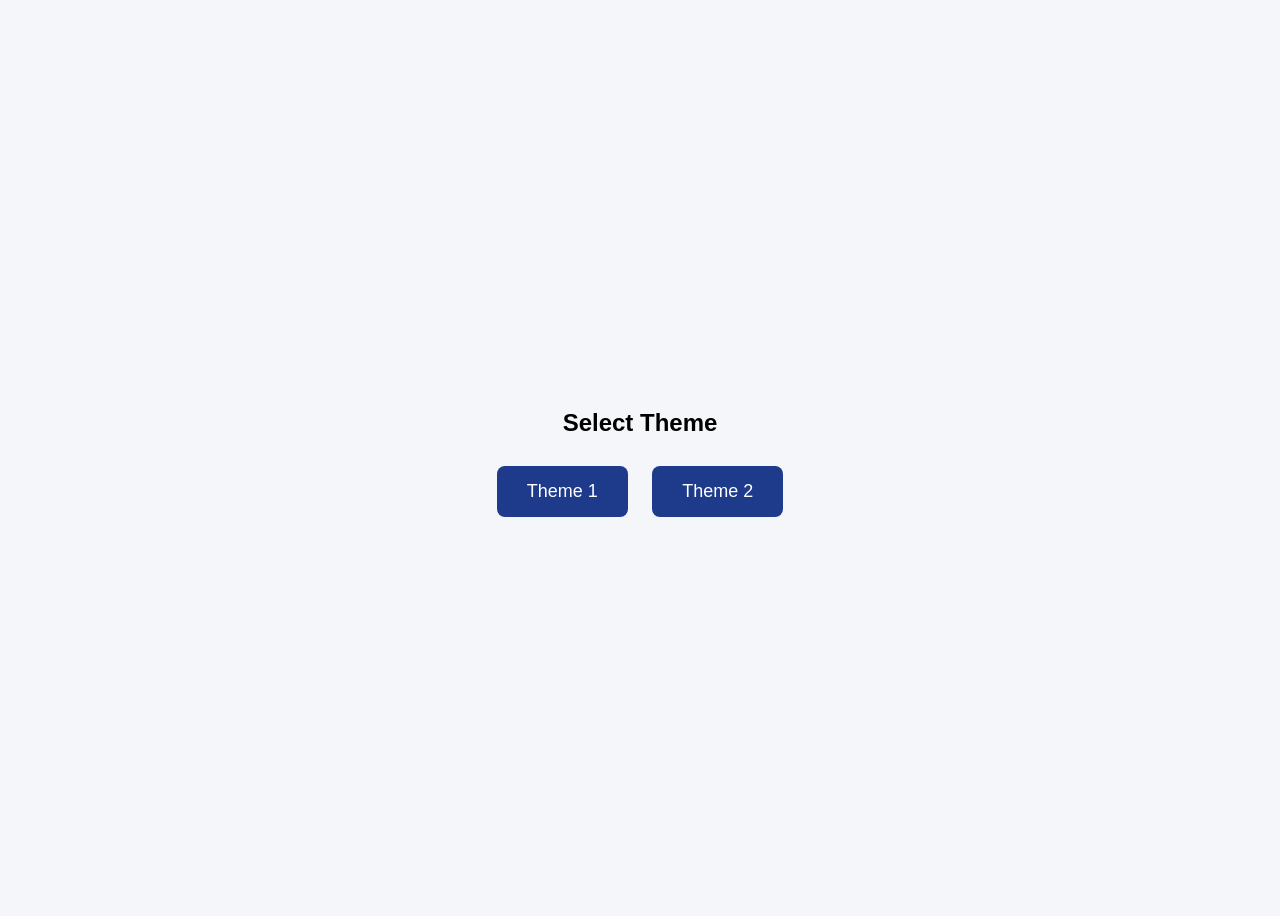
==== index.html @ d8c6c288 "Initial commit - EPM Wealth website" ====
<!DOCTYPE html>
<html lang="en">
<head>
<meta charset="UTF-8">
<title>Theme Selector</title>

<style>
body{
    font-family: Arial, sans-serif;
    background:#f4f6f9;
    height:100vh;
    display:flex;
    justify-content:center;
    align-items:center;
}

.container{
    text-align:center;
}

button{
    padding:15px 30px;
    margin:10px;
    font-size:18px;
    border:none;
    border-radius:8px;
    cursor:pointer;
    background:#1e3a8a;
    color:white;
    transition:0.3s;
}

button:hover{
    background:#0f172a;
    transform:scale(1.05);
}
</style>

</head>
<body>

<div class="container">
    <h2>Select Theme</h2>

    <button onclick="openTheme1()">Theme 1</button>
    <button onclick="openTheme2()">Theme 2</button>
</div>

<script>
function openTheme1(){
    window.location.href="them2.html";
}

function openTheme2(){
    window.location.href="them3.html";
}
</script>

</body>
</html>
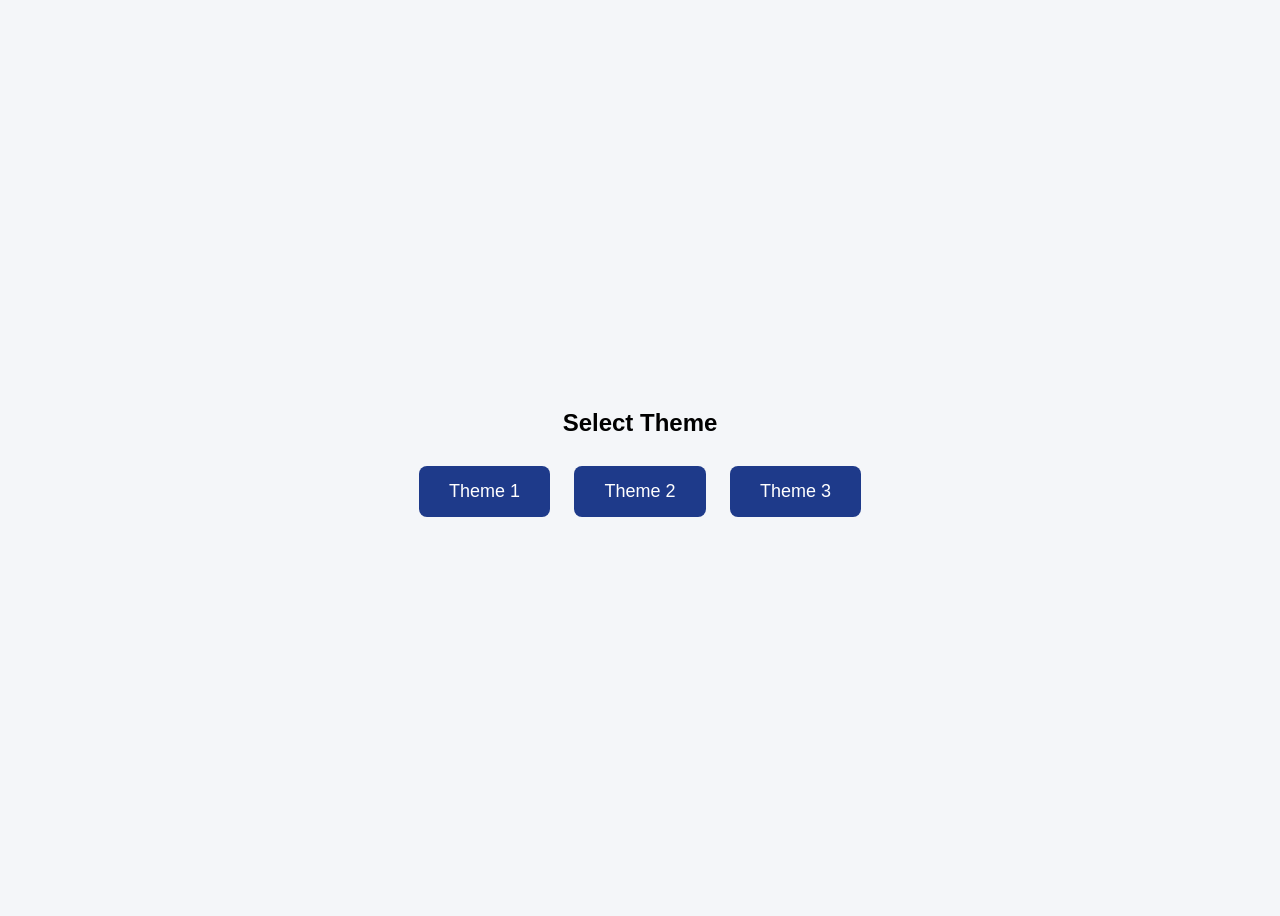
==== commit 666faf87: "update1" ====
--- a/index.html
+++ b/index.html
@@ -44,6 +44,7 @@
 
     <button onclick="openTheme1()">Theme 1</button>
     <button onclick="openTheme2()">Theme 2</button>
+    <button onclick="openTheme3()">Theme 3</button>
 </div>
 
 <script>
@@ -54,6 +55,9 @@
 function openTheme2(){
     window.location.href="them3.html";
 }
+function openTheme3(){
+    window.location.href="them1.html";
+}
 </script>
 
 </body>
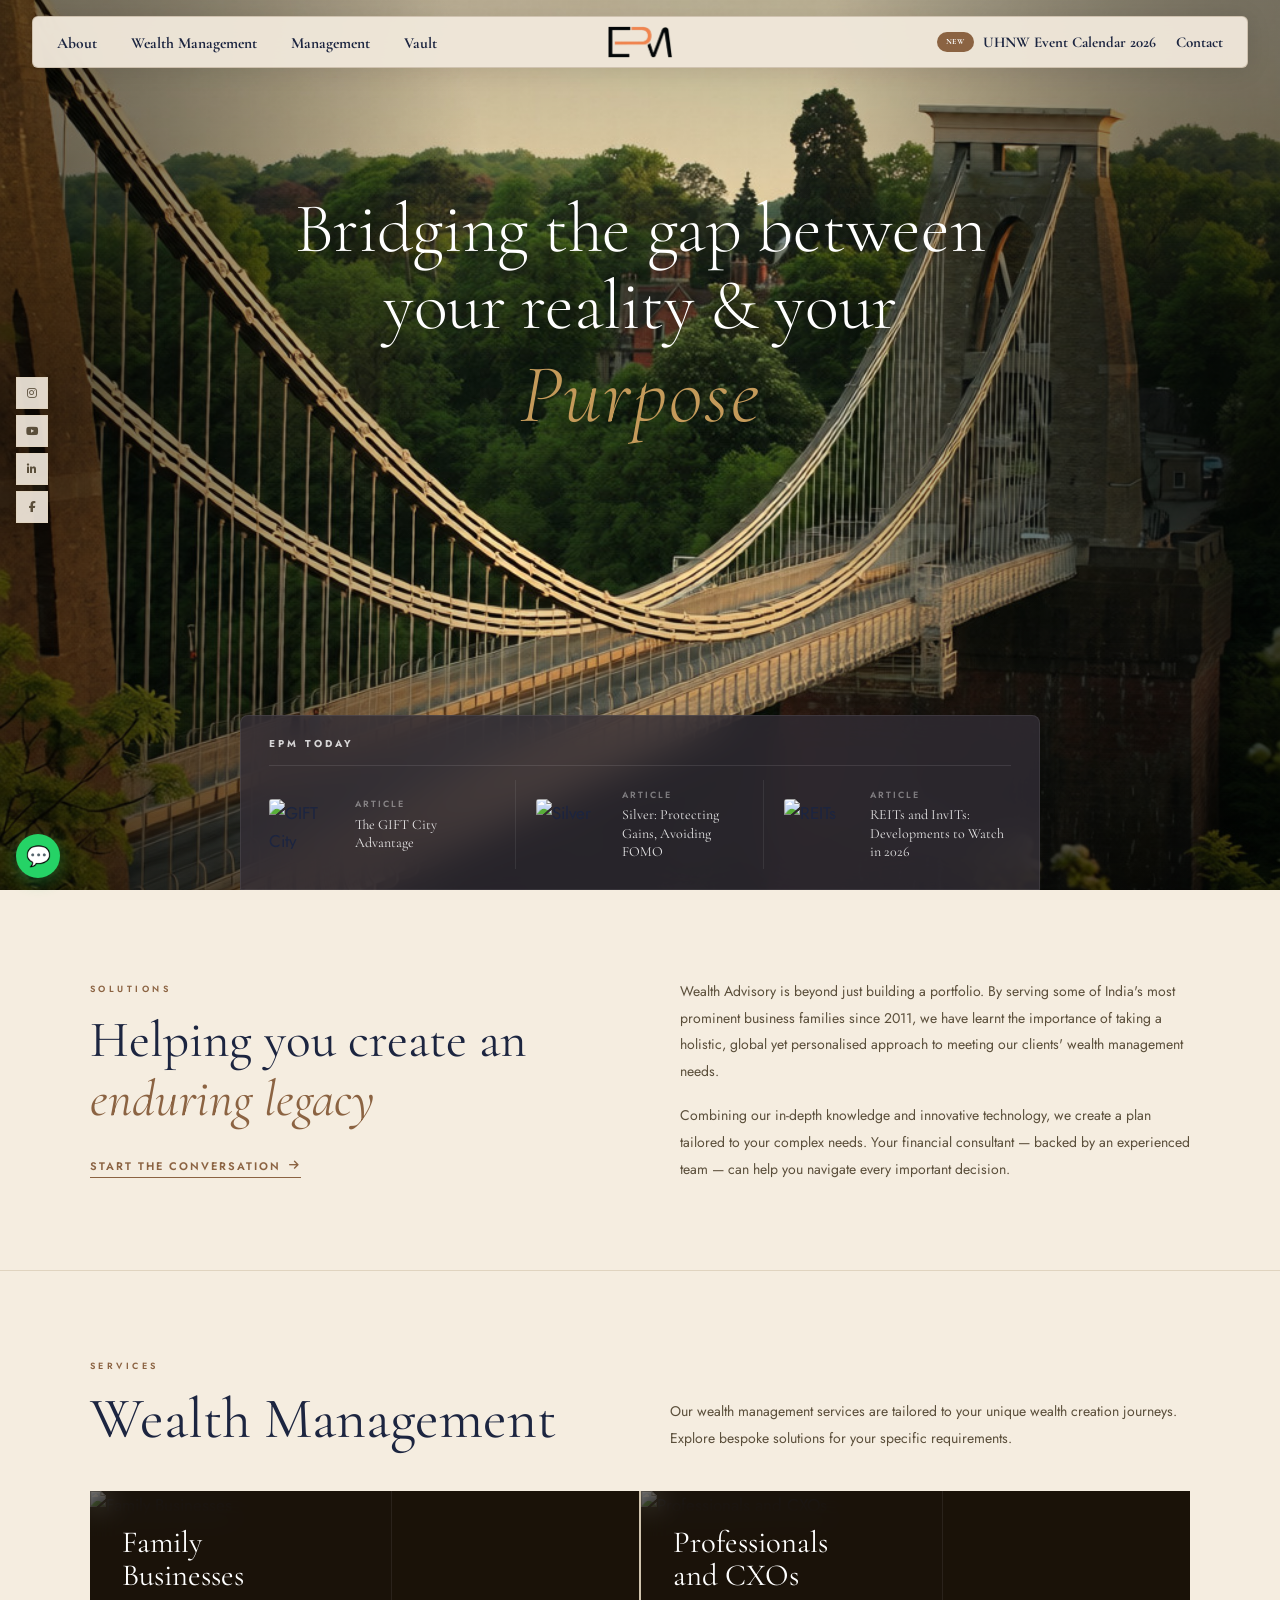
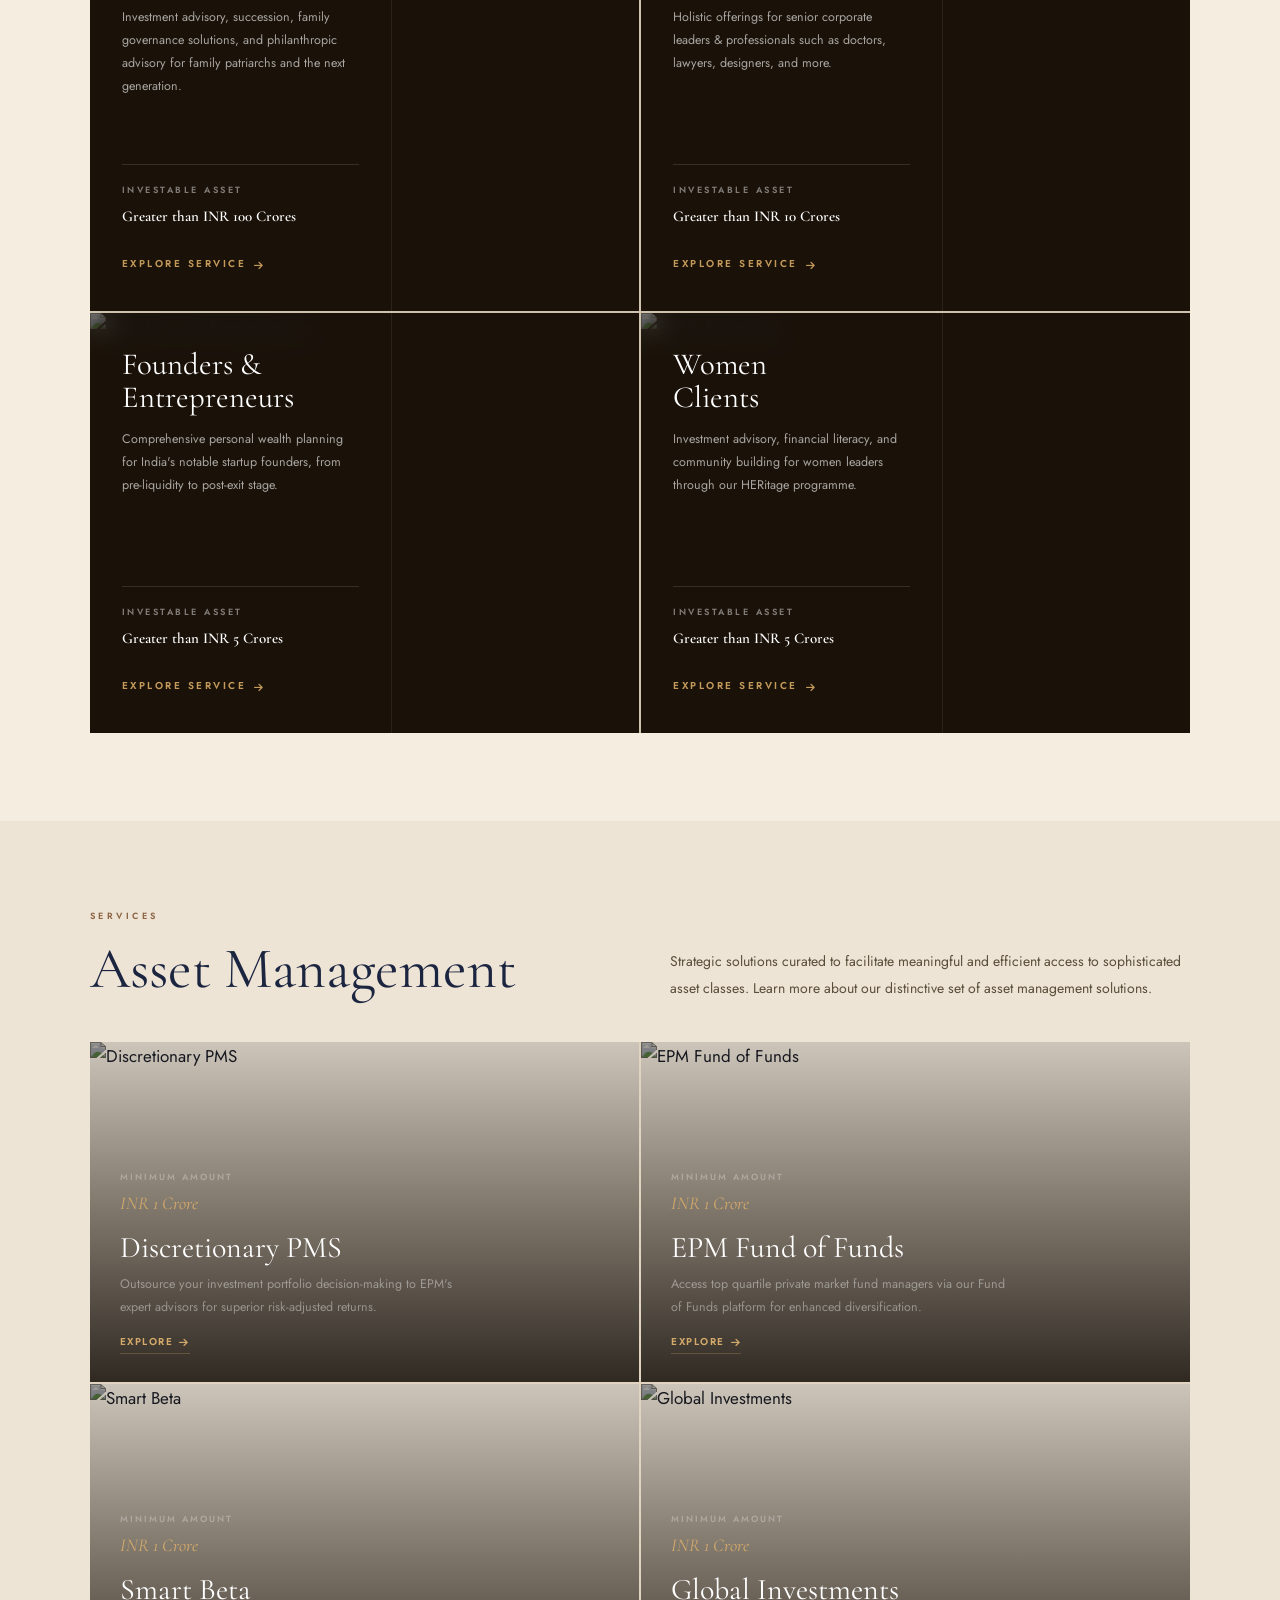
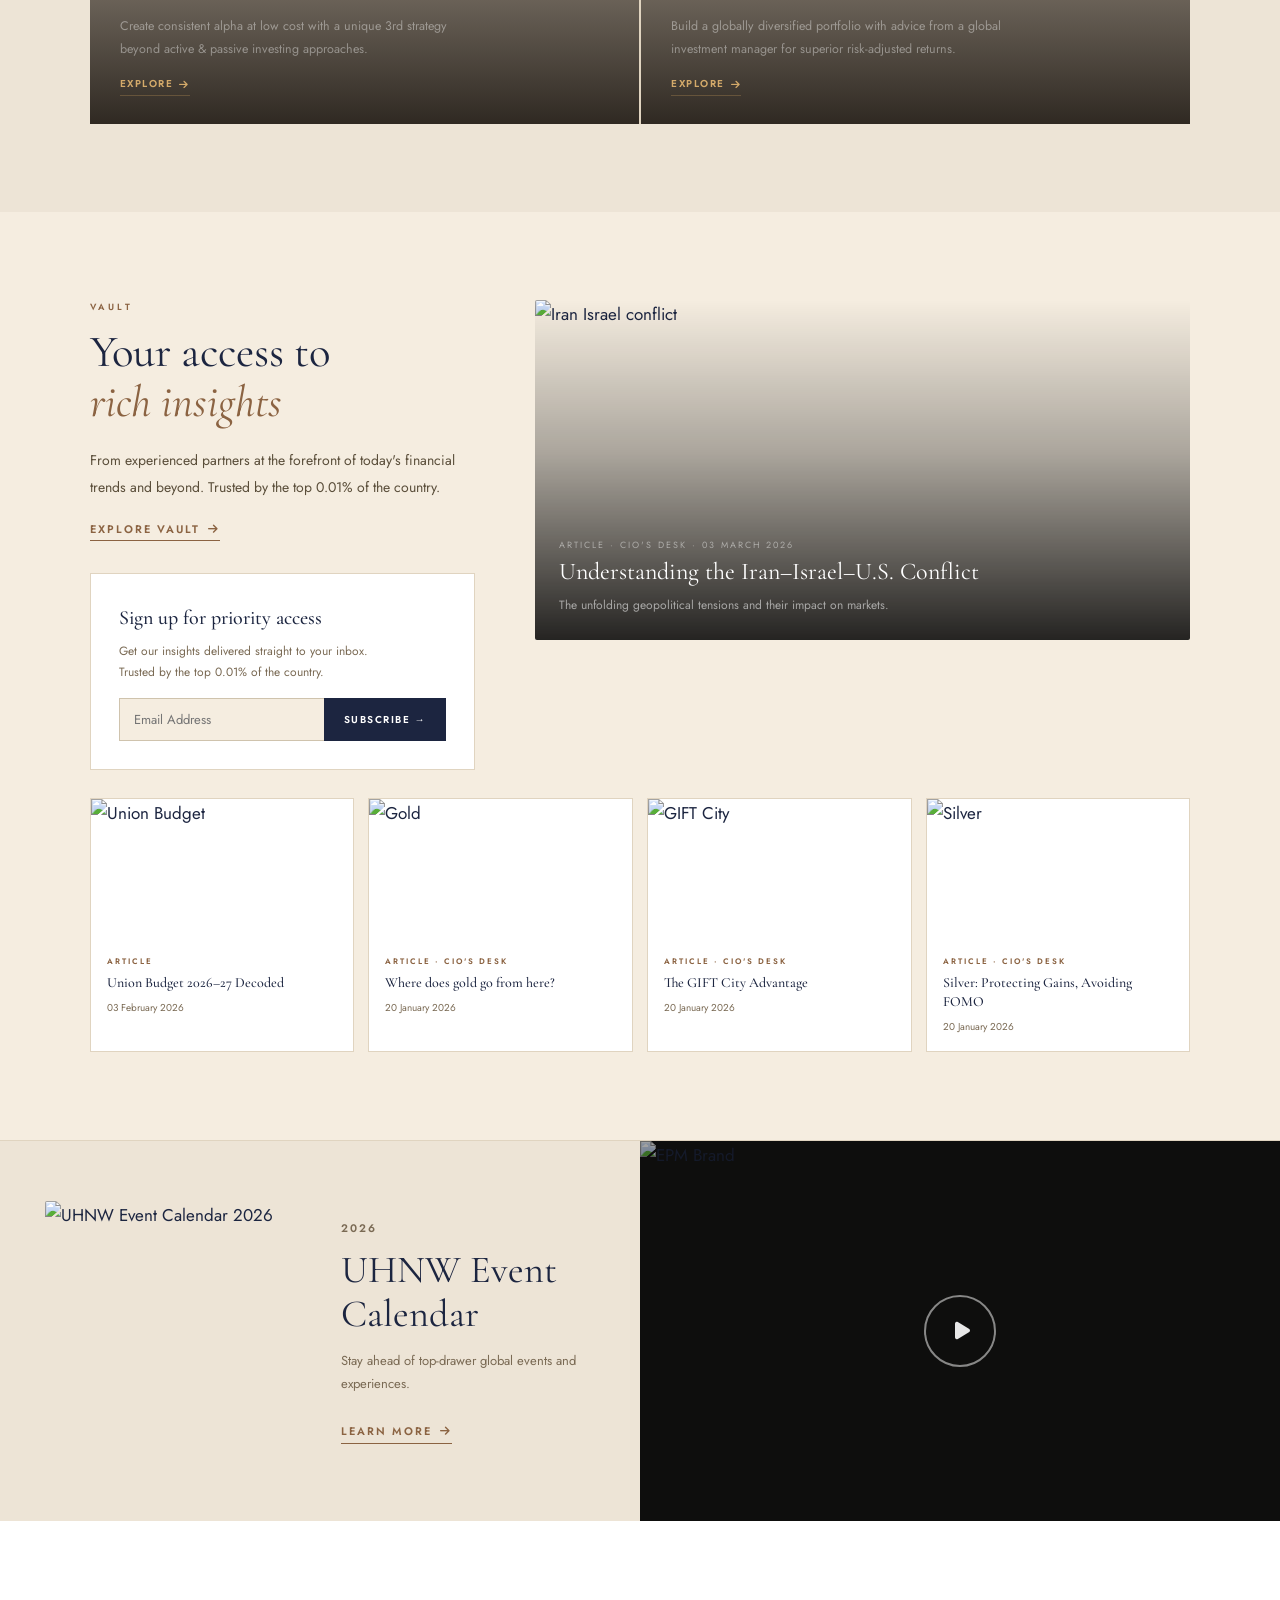
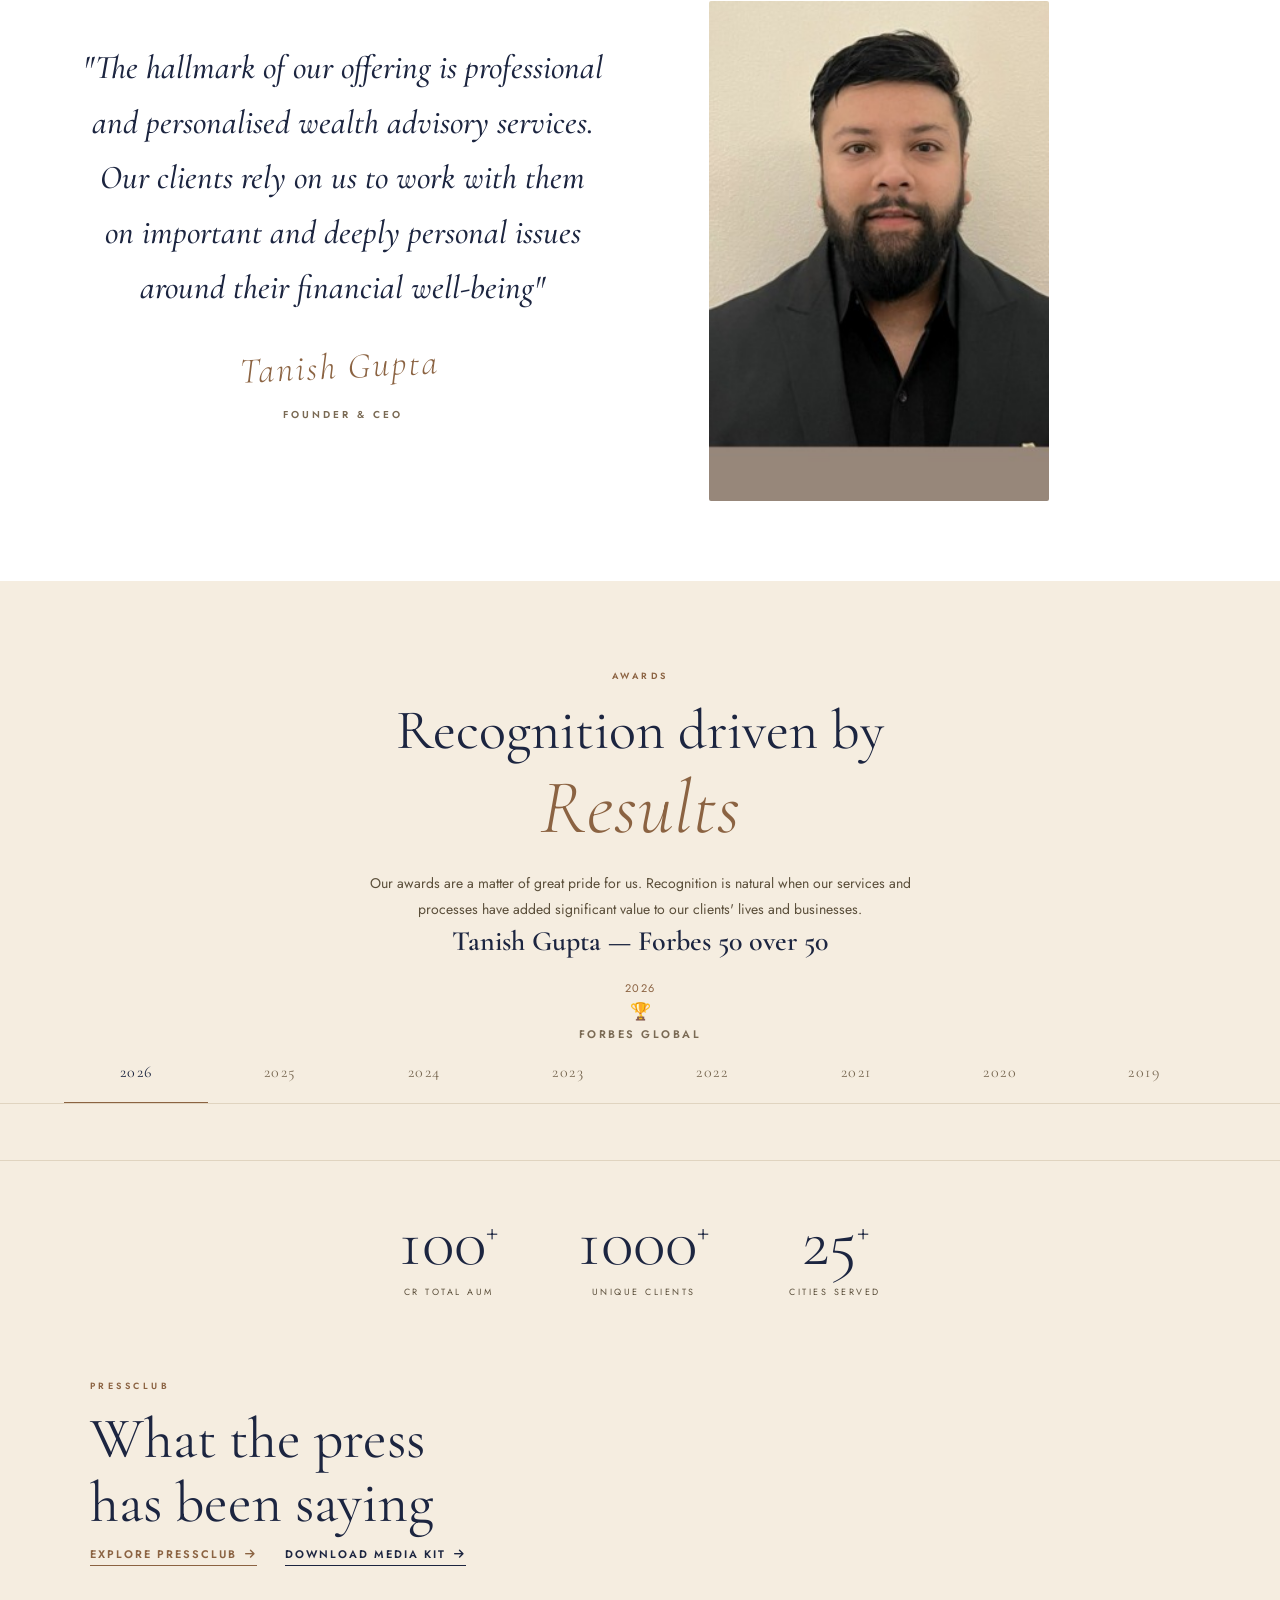
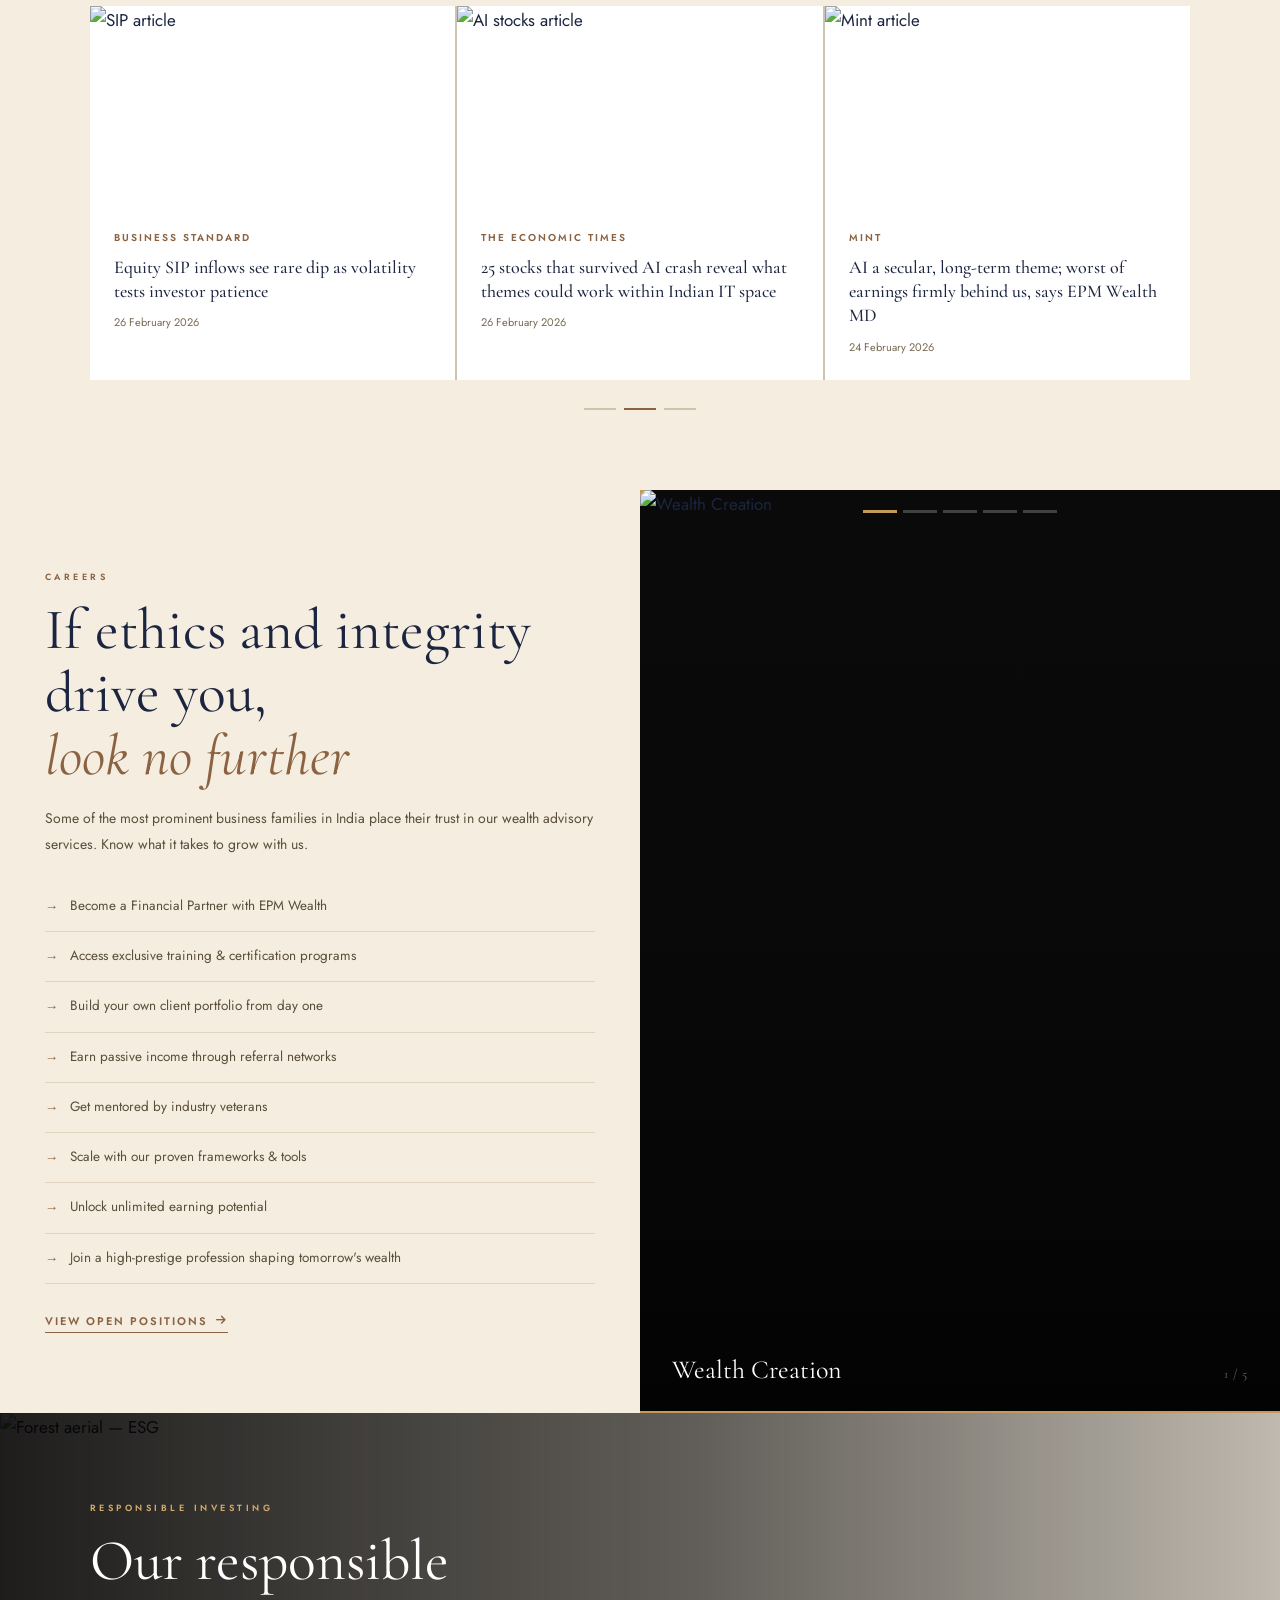
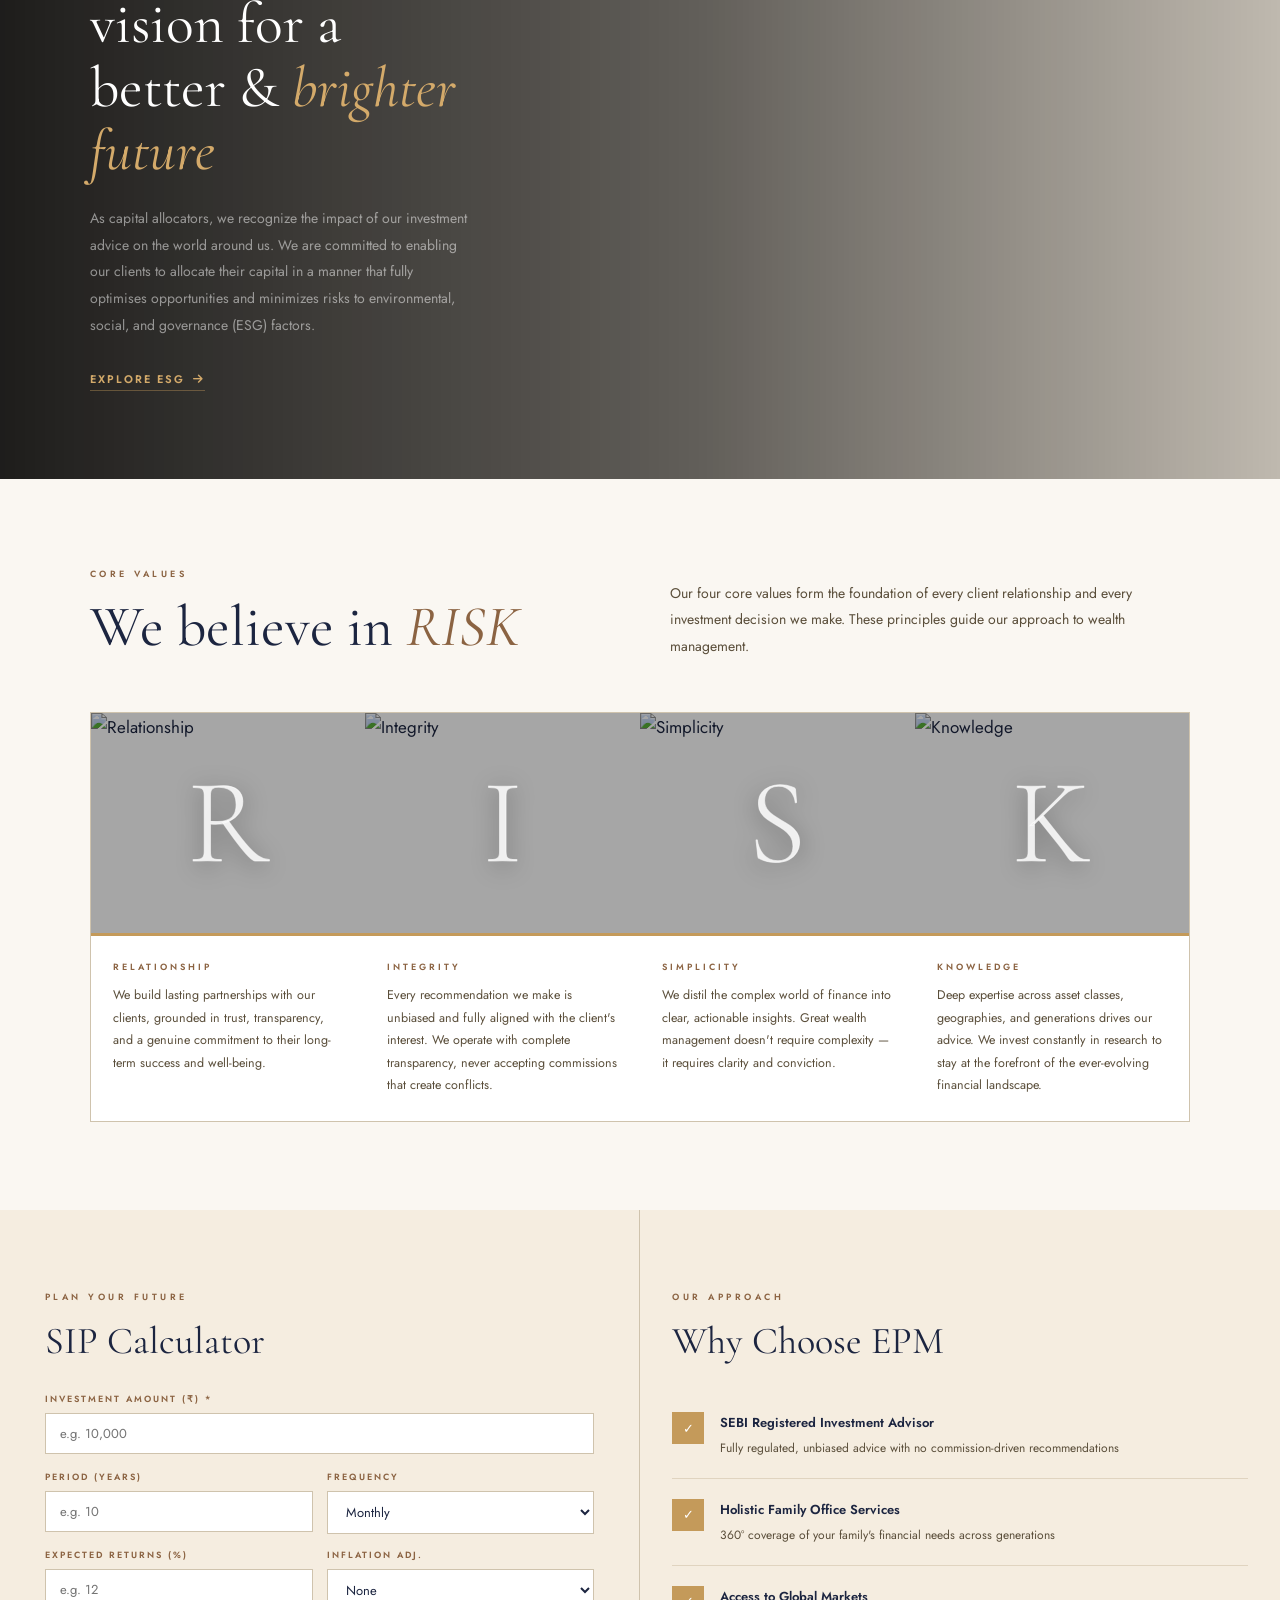
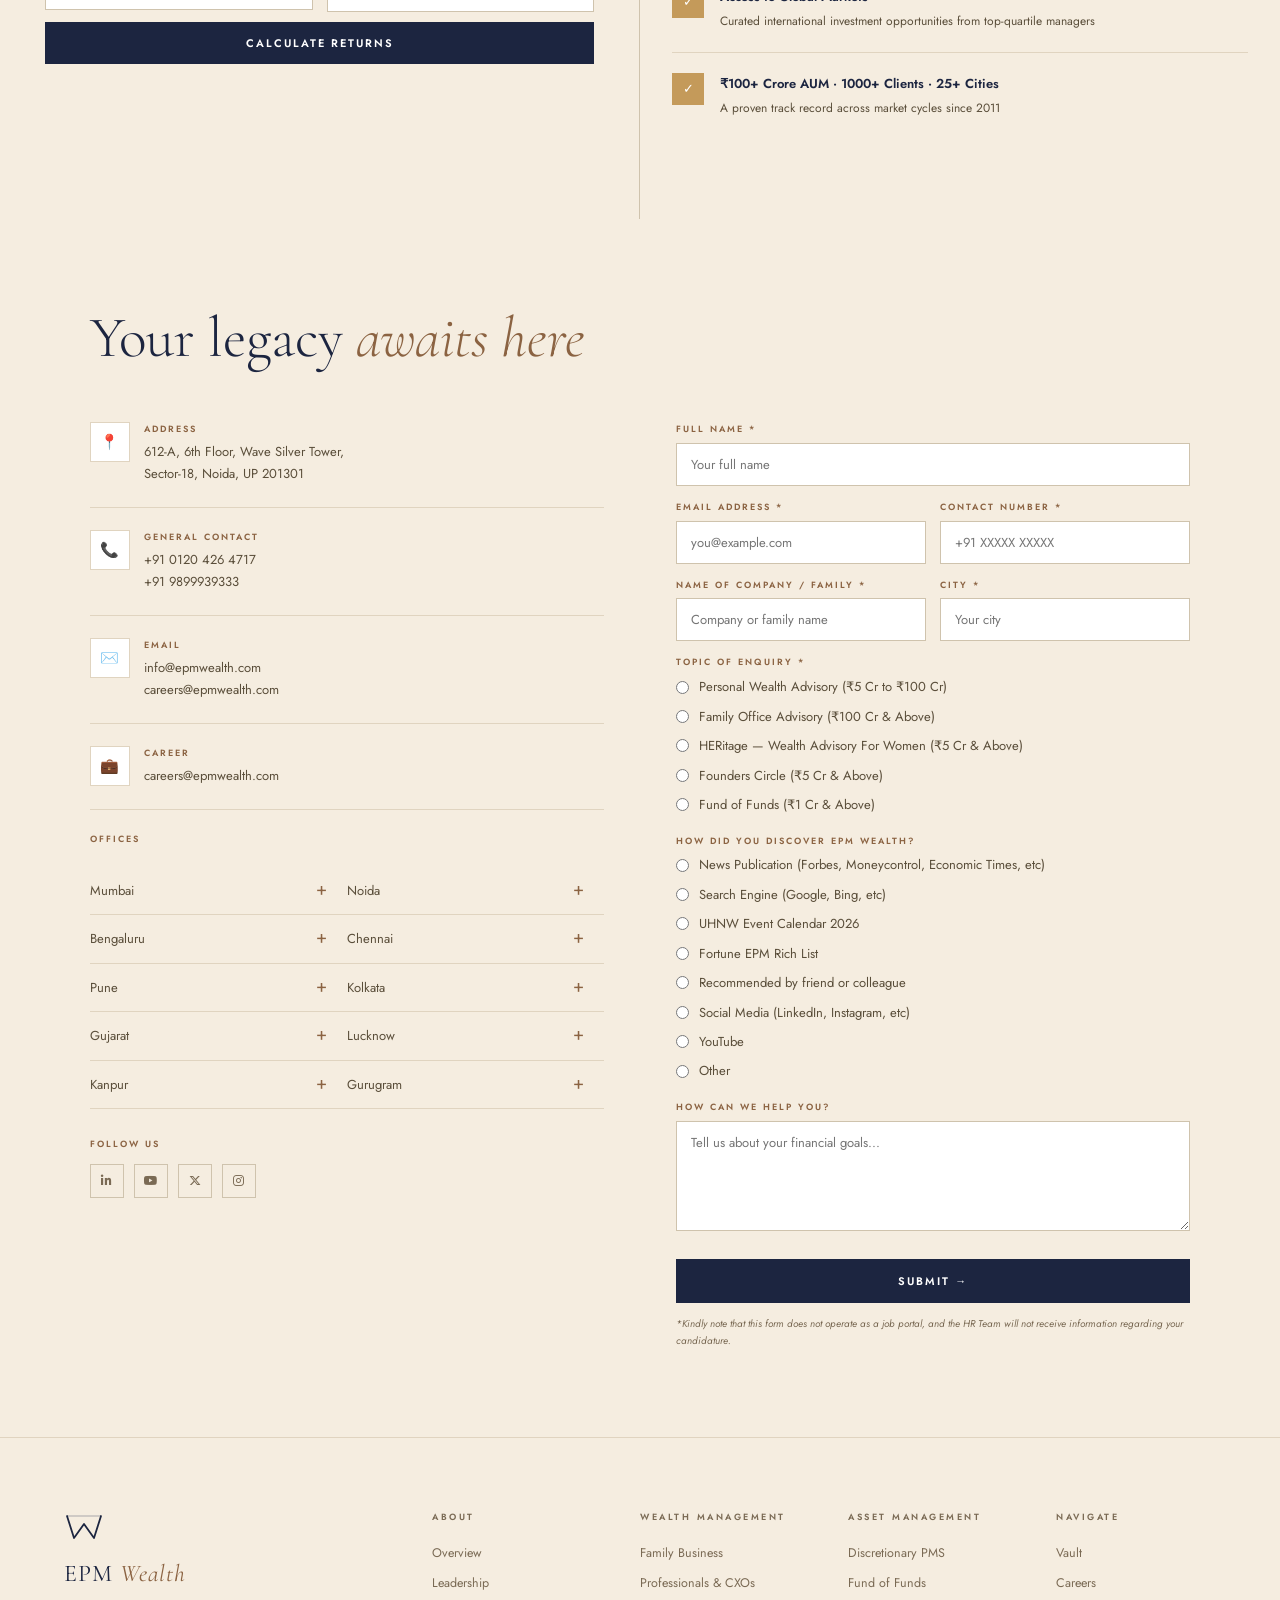
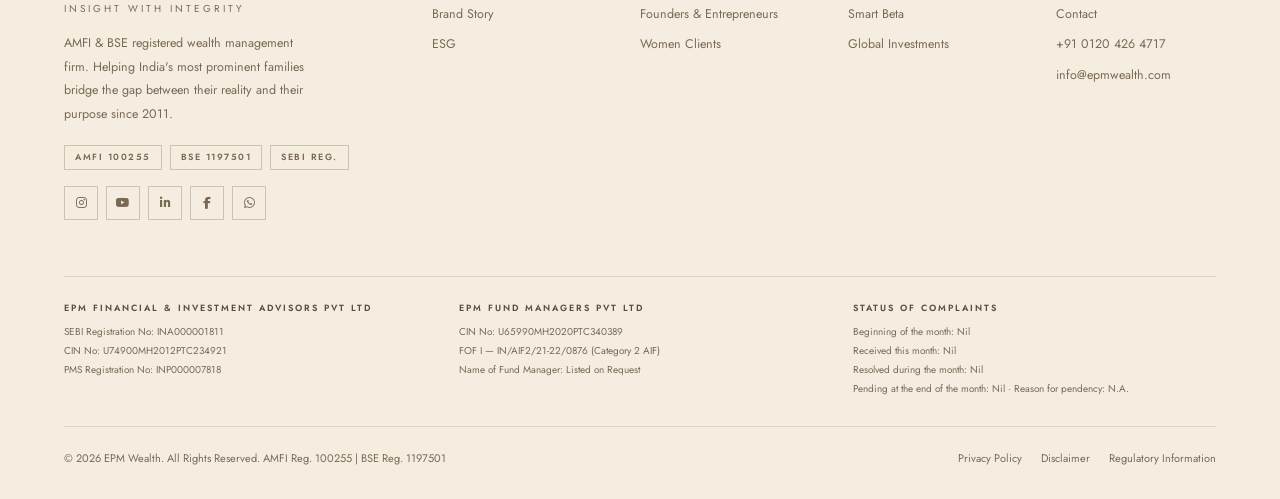
==== commit 5128b954: "Update founder deatils" ====
--- a/index.html
+++ b/index.html
@@ -1,64 +1,2216 @@
 <!DOCTYPE html>
 <html lang="en">
 <head>
-<meta charset="UTF-8">
-<title>Theme Selector</title>
-
+<meta charset="UTF-8"/>
+<meta name="viewport" content="width=device-width,initial-scale=1.0"/>
+<title>EPM Wealth — Bridging the gap between your reality &amp; your Purpose</title>
+<link href="https://fonts.googleapis.com/css2?family=Cormorant+Garamond:ital,wght@0,300;0,400;0,500;0,600;1,300;1,400;1,500;1,600&family=Jost:wght@300;400;500;600&display=swap" rel="stylesheet"/>
+<link rel="stylesheet" href="https://cdnjs.cloudflare.com/ajax/libs/font-awesome/6.5.0/css/all.min.css"/>
 <style>
-body{
-    font-family: Arial, sans-serif;
-    background:#f4f6f9;
-    height:100vh;
-    display:flex;
-    justify-content:center;
-    align-items:center;
-}
-
-.container{
-    text-align:center;
-}
-
-button{
-    padding:15px 30px;
-    margin:10px;
-    font-size:18px;
-    border:none;
-    border-radius:8px;
-    cursor:pointer;
-    background:#1e3a8a;
-    color:white;
-    transition:0.3s;
-}
-
-button:hover{
-    background:#0f172a;
-    transform:scale(1.05);
+/* ══ TOKENS ══ */
+:root{
+  --cream:#f5ede0;--cream2:#ede4d6;--cream3:#faf4ec;
+  --warm:#8b6342;--warm2:#c49a5a;--warm3:#e2c47a;
+  --char:#1c2540;--char2:#2a2a2a;--navy:#0d1f3c;
+  --gold:#c49a5a;--gold2:#d4aa6a;
+  --border:#e0d4c0;--border2:#cfc3ad;
+  --muted:#5a4e3a;--muted2:#7a6a54;
+  --white:#ffffff;--offwh:#faf7f2;
+  --blush:#f5ede0;
+}
+*,*::before,*::after{box-sizing:border-box;margin:0;padding:0}
+html{font-size:17px;scroll-behavior:smooth}
+body{font-family:'Jost',sans-serif;color:var(--char);background:var(--blush);overflow-x:hidden;line-height:1.65}
+a{text-decoration:none;color:inherit}
+img{max-width:100%;display:block}
+::-webkit-scrollbar{width:3px}
+::-webkit-scrollbar-track{background:var(--cream)}
+::-webkit-scrollbar-thumb{background:var(--gold);border-radius:2px}
+
+/* ══ UTILS ══ */
+.serif{font-family:'Cormorant Garamond',Georgia,serif}
+.label{font-size:9px;letter-spacing:3.5px;text-transform:uppercase;font-weight:600;color:var(--warm);display:block;margin-bottom:14px}
+.label.light{color:rgba(255,255,255,.45)}
+.label.gold{color:var(--gold2)}
+.h2{font-family:'Cormorant Garamond',serif;font-size:clamp(32px,4.5vw,58px);font-weight:400;line-height:1.1;color:var(--char)}
+.h2.light{color:var(--white)}
+.h2 em{font-style:italic;color:var(--warm)}
+.body-text{font-size:14px;color:var(--muted);line-height:1.9}
+.body-text.light{color:rgba(255,255,255,.5)}
+.arrow-link{display:inline-flex;align-items:center;gap:8px;font-size:11px;letter-spacing:2px;text-transform:uppercase;font-weight:600;color:var(--char);border-bottom:1px solid var(--char);padding-bottom:2px;transition:gap .2s}
+.arrow-link:hover{gap:14px}
+.arrow-link.warm{color:var(--warm);border-bottom-color:var(--warm)}
+.arrow-link.gold{color:var(--gold2);border-bottom-color:rgba(196,154,90,.4)}
+.reveal{opacity:0;transform:translateY(26px);transition:opacity .75s ease,transform .75s ease}
+.reveal.visible{opacity:1;transform:none}
+.reveal-left{opacity:0;transform:translateX(-26px);transition:opacity .75s ease,transform .75s ease}
+.reveal-left.visible{opacity:1;transform:none}
+
+/* ══ NAV — Waterfield floating pill style ══ */
+.nav-outer{
+  position:relative;
+  z-index:600;
+  padding:10px 32px;
+  margin-bottom:-78px;
+}
+nav{
+  background:rgba(240,232,218,0.96);backdrop-filter:blur(14px);
+  border:1px solid rgba(180,162,138,.5);
+  border-radius:6px;
+  height:52px;padding:0 24px;
+  display:grid;grid-template-columns:1fr auto 1fr;align-items:center;
+  box-shadow:0 2px 24px rgba(0,0,0,.1);
+  transition:box-shadow .3s;
+}
+nav.scrolled{box-shadow:0 4px 32px rgba(0,0,0,.18)}
+.nav-left{display:flex;align-items:center;gap:34px}
+.nav-center{display:flex;align-items:center;justify-content:center}
+.nav-right{display:flex;align-items:center;justify-content:flex-end;gap:20px}
+.nav-a{
+  font-family:'Cormorant Garamond',serif;font-size:15.5px;
+  color:var(--char);font-weight:400;transition:color .2s;white-space:nowrap;
+}
+.nav-logo-img {
+  height: 32px;
+  width: auto;
+  object-fit: contain;
+  display: block;
+}
+.nav-logo-text {
+  font-family: 'Cormorant Garamond', serif;
+  font-size: 16px;
+  font-weight: 500;
+  letter-spacing: 3px;
+  color: var(--char);
+  text-transform: uppercase;
+}
+.nav-a:hover{color:var(--warm)}
+.nav-logo-wrap{display:flex;align-items:center;gap:10px;text-decoration:none}
+.nav-logo-mark{
+  width:44px;height:44px;display:flex;align-items:center;justify-content:center;
+}
+.nav-logo-svg path,.nav-logo-svg line{stroke:var(--char)}
+.nav-logo-text{
+  font-family:'Cormorant Garamond',serif;font-size:17px;font-weight:500;
+  letter-spacing:3px;color:var(--char);text-transform:uppercase;
+}
+.nav-badge{
+  background:var(--warm);color:#fff;font-size:8px;letter-spacing:.8px;
+  text-transform:uppercase;font-weight:700;padding:3px 9px;border-radius:20px;
+  margin-right:4px;
+}
+.nav-uhnw{
+  display:flex;align-items:center;gap:5px;
+  font-family:'Cormorant Garamond',serif;font-size:15px;
+  color:var(--char);transition:color .2s;white-space:nowrap;
+}
+.nav-uhnw:hover{color:var(--warm)}
+.nav-contact{
+  font-family:'Cormorant Garamond',serif;font-size:15px;
+  color:var(--char);transition:color .2s;
+}
+.nav-contact:hover{color:var(--warm)}
+.nav-hamburger{display:none;flex-direction:column;gap:5px;cursor:pointer}
+.nav-hamburger span{width:22px;height:1.5px;background:var(--char)}
+
+/* ══ HERO ══ */
+/* ══ HERO — Exact Waterfield match ══ */
+.hero {
+  position: relative;
+  min-height: 100vh;
+  display: flex;
+  flex-direction: column;
+  justify-content: flex-start;
+  overflow: hidden;
+  background: #1a1a2e;
+}
+
+.hero-bg {
+  position: absolute;
+  inset: 0;
+  z-index: 0;
+}
+
+.hero-bg img {
+  width: 100%;
+  height: 100%;
+  object-fit: cover;
+  object-position: center 40%;
+}
+
+/* Waterfield exact overlay — dark vignette LEFT + RIGHT + bottom */
+.hero-overlay {
+  position: absolute;
+  inset: 0;
+  z-index: 1;
+  background:
+    /* left dark vignette */
+    radial-gradient(ellipse 40% 100% at 0% 50%, rgba(0,0,0,.72) 0%, transparent 100%),
+    /* right dark vignette */
+    radial-gradient(ellipse 40% 100% at 100% 50%, rgba(0,0,0,.72) 0%, transparent 100%),
+    /* top subtle */
+    linear-gradient(to bottom, rgba(0,0,0,.25) 0%, transparent 30%),
+    /* bottom for ticker */
+    linear-gradient(to top, rgba(0,0,0,.55) 0%, transparent 35%);
+}
+
+/* Hero content — centered, vertically positioned like Waterfield */
+.hero-content {
+  position: relative;
+  z-index: 10;
+  text-align: center;
+  padding: 200px 15% 300px;
+  width: 100%;
+  margin: 0 auto;
+}
+
+.hero h1 {
+  font-family: 'Cormorant Garamond', serif;
+  font-size: clamp(40px, 5.5vw, 76px);
+  font-weight: 300;
+  line-height: 1.1;
+  color: #ffffff;
+  letter-spacing: -.3px;
+  text-align: center;
+  text-shadow: 0 2px 20px rgba(0,0,0,.2);
+  margin-bottom: 0;
+}
+
+/* "Purpose" — script style matching Waterfield */
+.hero h1 .italic-purpose {
+  display: block;
+  font-style: italic;
+  color: var(--warm2);
+  font-size: clamp(48px, 6.5vw, 90px);
+  font-weight: 300;
+  letter-spacing: 2px;
+  text-shadow: 0 2px 24px rgba(0,0,0,.15);
+  margin-top: 4px;
+  font-family: 'Cormorant Garamond', serif;
+}
+
+/* Subtitle — bottom right, exactly like Waterfield */
+.hero-sub {
+  position: absolute;
+  bottom: 160px;       /* above the ticker */
+  right: 7%;
+  font-size: 15px;
+  color: rgba(255,255,255,.82);
+  max-width: 420px;
+  line-height: 1.85;
+  text-align: right;
+  text-shadow: 0 1px 8px rgba(0,0,0,.3);
+  z-index: 10;
+  margin: 0;
+}
+
+/* ══ TICKER — Waterfield floating style ══ */
+.hero-ticker {
+  position: absolute;
+  bottom: 0;
+  left: 50%;
+  transform: translateX(-50%);
+  width: calc(100% - 480px);   /* narrower — centered float */
+  max-width: 900px;
+  z-index: 3;
+  background: rgba(50, 45, 55, 0.78);
+  backdrop-filter: blur(18px);
+  -webkit-backdrop-filter: blur(18px);
+  border: 1px solid rgba(255,255,255,.08);
+  border-radius: 8px 8px 0 0;
+  padding: 20px 28px;
+}
+
+.ticker-label-cell {
+  margin-bottom: 14px;
+  padding: 0 0 12px 0;
+  border-bottom: 1px solid rgba(255,255,255,.1);
+}
+
+.ticker-label-text {
+  font-family: 'Jost', sans-serif;
+  font-size: 10px;
+  font-weight: 700;
+  letter-spacing: 3px;
+  text-transform: uppercase;
+  color: rgba(255,255,255,.8);
+}
+
+.ticker-items-row {
+  display: grid;
+  grid-template-columns: 1fr 1fr 1fr;
+  gap: 0;
+}
+
+.ticker-item {
+  display: flex;
+  align-items: center;
+  gap: 14px;
+  padding: 8px 20px 8px 0;
+  border-right: 1px solid rgba(255,255,255,.08);
+  cursor: pointer;
+  transition: opacity .2s;
+}
+
+.ticker-item:hover { opacity: .75; }
+.ticker-item:last-child { border-right: none; padding-right: 0; }
+.ticker-item:nth-child(2),
+.ticker-item:nth-child(3) { padding-left: 20px; }
+
+.ticker-thumb {
+  width: 72px;
+  height: 50px;
+  flex-shrink: 0;
+  overflow: hidden;
+  border-radius: 3px;
+}
+
+.ticker-thumb img {
+  width: 100%;
+  height: 100%;
+  object-fit: cover;
+}
+
+.ticker-meta {
+  font-size: 9px;
+  letter-spacing: 2px;
+  text-transform: uppercase;
+  color: rgba(255,255,255,.4);
+  margin-bottom: 4px;
+  font-weight: 600;
+}
+
+.ticker-title {
+  font-family: 'Cormorant Garamond', serif;
+  font-size: 14px;
+  color: rgba(255,255,255,.88);
+  line-height: 1.3;
+  font-weight: 400;
+}
+
+@media(max-width: 1024px) {
+  .hero-content { padding: 180px 10% 280px; }
+  .hero-ticker { width: calc(100% - 160px); }
+  .hero-sub { right: 5%; bottom: 150px; }
+}
+
+@media(max-width: 768px) {
+  .hero-ticker { display: none; }
+  .hero-sub {
+    position: relative;
+    bottom: auto;
+    right: auto;
+    text-align: center;
+    margin: 20px auto 0;
+    max-width: 340px;
+  }
+  .hero-content { padding: 160px 5% 80px; }
+}
+/* ══ SECTIONS ══ */
+.section{padding:88px 7%}
+.section-sm{padding:64px 7%}
+
+/* ══ INTRO ══ */
+.intro-grid{display:grid;grid-template-columns:1fr 1fr;gap:80px;align-items:center;max-width:1200px;margin:0 auto}
+.intro-h{font-family:'Cormorant Garamond',serif;font-size:clamp(36px,4vw,52px);font-weight:400;line-height:1.15;color:var(--char)}
+.intro-h em{font-style:italic;color:var(--warm)}
+
+/* ══ WM CARD — Full bleed image with blur text panel ══ */
+/* ══ WM CARDS — 2x2 grid with full-bleed image + blur text panel ══ */
+.wm-cards-grid {
+  display: grid;
+  grid-template-columns: 1fr 1fr;  /* 2 columns restored */
+  gap: 2px;
+  background: var(--border2);
+}
+
+.wm-card {
+  position: relative;
+  overflow: hidden;
+  cursor: pointer;
+  min-height: 420px;
+  display: block;
+  background: #1a1208;
+}
+
+/* Image: full bleed behind entire card */
+.wm-card-photo {
+  position: absolute;
+  inset: 0;
+  z-index: 0;
+}
+
+.wm-card-photo img {
+  width: 100%;
+  height: 100%;
+  object-fit: cover;
+  object-position: center;
+  transition: transform .7s cubic-bezier(.4,0,.2,1), filter .6s;
+  filter: saturate(.85);
+}
+
+.wm-card:hover .wm-card-photo img {
+  transform: scale(1.05);
+  filter: saturate(1);
+}
+
+/* Text panel: left HALF of the card only, blur works since image is behind */
+.wm-card-body {
+  position: relative;
+  z-index: 2;
+  width: 55%;          /* left half of this card */
+  height: 100%;
+  min-height: 420px;
+  padding: 36px 32px;
+  display: flex;
+  flex-direction: column;
+  justify-content: space-between;
+  background: rgba(28, 20, 12, 0.52);
+  backdrop-filter: blur(14px);
+  -webkit-backdrop-filter: blur(14px);
+  border-right: 1px solid rgba(255,255,255,.07);
+  transition: background .35s;
+  box-sizing: border-box;
+}
+
+.wm-card:hover .wm-card-body {
+  background: rgba(18, 12, 6, 0.62);
+}
+
+.wm-card-top { flex: 1; }
+
+.wm-card-title {
+  font-family: 'Cormorant Garamond', serif;
+  font-size: clamp(26px, 2.4vw, 36px);
+  font-weight: 400;
+  line-height: 1.05;
+  color: var(--white);
+  margin-bottom: 14px;
+}
+
+.wm-card-desc {
+  font-size: 12.5px;
+  color: rgba(255,255,255,.62);
+  line-height: 1.85;
+  margin-bottom: 0;
+}
+
+.wm-card-invest-block {
+  border-top: 1px solid rgba(255,255,255,.12);
+  padding-top: 18px;
+  margin-top: 24px;
+  margin-bottom: 14px;
+}
+
+.wm-card-invest {
+  font-size: 9px;
+  letter-spacing: 2.5px;
+  text-transform: uppercase;
+  color: rgba(255,255,255,.45);
+  font-weight: 600;
+  margin-bottom: 6px;
+}
+
+.wm-card-amount {
+  font-family: 'Cormorant Garamond', serif;
+  font-size: 15px;
+  font-weight: 600;
+  color: var(--white);
+  margin-bottom: 0;
+}
+
+.wm-card-link {
+  display: inline-flex;
+  align-items: center;
+  gap: 8px;
+  font-size: 10px;
+  letter-spacing: 2.5px;
+  text-transform: uppercase;
+  font-weight: 600;
+  color: var(--warm2);
+  transition: gap .25s;
+  margin-top: 14px;
+}
+
+.wm-card:hover .wm-card-link { gap: 14px; }
+
+.wm-card-overlay { display: none; }
+
+/* Responsive */
+@media(max-width: 1100px) {
+  .wm-cards-grid {
+    grid-template-columns: 1fr;  /* stack on smaller screens */
+  }
+  .wm-card-body {
+    width: 60%;
+  }
+}
+
+@media(max-width: 768px) {
+  .wm-card-body {
+    width: 100%;
+    min-height: auto;
+    padding: 28px 24px;
+    backdrop-filter: none;
+    -webkit-backdrop-filter: none;
+    background: rgba(18, 12, 6, 0.75);
+  }
+  .wm-card {
+    min-height: 360px;
+  }
+}
+
+/* ══ ASSET MANAGEMENT — Waterfield dark image cards ══ */
+/* ══ ASSET MANAGEMENT — Warm theme match ══ */
+.am-wrap {
+  background: var(--cream2); /* warm cream instead of dark navy */
+}
+
+.am-cards-grid {
+  display: grid;
+  grid-template-columns: 1fr 1fr;
+  gap: 2px;
+  background: var(--border);
+}
+
+.am-card {
+  position: relative;
+  overflow: hidden;
+  cursor: pointer;
+  min-height: 340px;
+  display: flex;
+  flex-direction: column;
+  justify-content: flex-end;
+  background: var(--cream);
+}
+
+/* Warm overlay instead of cold dark blue */
+.am-card img {
+  position: absolute;
+  inset: 0;
+  width: 100%;
+  height: 100%;
+  object-fit: cover;
+  transition: transform .7s cubic-bezier(.4,0,.2,1), filter .6s;
+  filter: saturate(.75) brightness(.7) sepia(.15); /* warm tone */
+}
+
+.am-card:hover img {
+  transform: scale(1.05);
+  filter: saturate(.85) brightness(.62) sepia(.1);
+}
+
+.am-card-overlay {
+  position: absolute;
+  inset: 0;
+  /* Warm brown gradient instead of cold navy */
+  background: linear-gradient(
+    to top,
+    rgba(20, 14, 8, 0.88) 0%,
+    rgba(30, 20, 10, 0.55) 50%,
+    rgba(20, 14, 8, 0.18) 100%
+  );
+}
+
+.am-card-body {
+  position: relative;
+  z-index: 2;
+  padding: 28px 30px;
+}
+
+.am-card-min {
+  font-size: 9px;
+  letter-spacing: 2.5px;
+  text-transform: uppercase;
+  color: rgba(255,255,255,.38);
+  margin-bottom: 5px;
+  font-weight: 600;
+}
+
+.am-card-amount {
+  font-family: 'Cormorant Garamond', serif;
+  font-size: 18px;
+  font-weight: 400;
+  color: var(--warm2); /* warm gold instead of cool gold */
+  margin-bottom: 12px;
+  font-style: italic;
+}
+
+.am-card-title {
+  font-family: 'Cormorant Garamond', serif;
+  font-size: clamp(24px, 2.8vw, 36px);
+  font-weight: 400;
+  color: var(--white);
+  line-height: 1.1;
+  margin-bottom: 10px;
+}
+
+.am-card-desc {
+  font-size: 12.5px;
+  color: rgba(255,255,255,.5);
+  line-height: 1.8;
+  max-width: 360px;
+}
+
+.am-card-link {
+  display: inline-flex;
+  align-items: center;
+  gap: 6px;
+  font-size: 10px;
+  letter-spacing: 2px;
+  text-transform: uppercase;
+  color: var(--warm2);
+  margin-top: 18px;
+  font-weight: 600;
+  transition: gap .2s;
+  border-bottom: 1px solid rgba(196,154,90,.3);
+  padding-bottom: 2px;
+}
+
+.am-card-link:hover { gap: 12px; }
+
+/* Section header text colors — warm on cream bg */
+.am-wrap .label.gold {
+  color: var(--warm); /* warm brown instead of bright gold */
+}
+
+.am-wrap .h2.light {
+  color: var(--char); /* dark char instead of white */
+}
+
+.am-wrap .body-text.light {
+  color: var(--muted); /* warm muted instead of white */
+}
+.am-card-min{font-size:9px;letter-spacing:2px;text-transform:uppercase;color:rgba(255,255,255,.28);margin-bottom:4px}
+.am-card-amount{font-family:'Cormorant Garamond',serif;font-size:18px;font-weight:400;color:var(--gold2);margin-bottom:12px}
+.am-card-title{font-family:'Cormorant Garamond',serif;font-size:clamp(22px,2.5vw,30px);font-weight:400;color:var(--white);line-height:1.15;margin-bottom:8px}
+.am-card-desc{font-size:12.5px;color:rgba(255,255,255,.4);line-height:1.8;max-width:340px}
+.am-card-link{display:inline-flex;align-items:center;gap:6px;font-size:10px;letter-spacing:1.5px;text-transform:uppercase;color:var(--gold2);margin-top:16px;font-weight:600;transition:gap .2s}
+.am-card-link:hover{gap:10px}
+
+/* ══ VAULT / INSIGHTS ══ */
+.vault-wrap{background:var(--blush)}
+.vault-grid{display:grid;grid-template-columns:1fr 1.7fr;gap:60px;align-items:start}
+.vault-subscribe{margin-top:32px;padding:28px;background:var(--white);border:1px solid var(--border)}
+.vault-inp-row{display:flex}
+.vault-inp{flex:1;padding:11px 14px;background:var(--cream);border:1px solid var(--border2);border-right:none;font-family:'Jost',sans-serif;font-size:13px;outline:none;transition:border-color .2s;color:var(--char)}
+.vault-inp:focus{border-color:var(--warm)}
+.vault-sub-btn{padding:11px 20px;background:var(--char);color:var(--white);border:none;cursor:pointer;font-size:10px;letter-spacing:1.5px;text-transform:uppercase;font-weight:600;font-family:'Jost',sans-serif;transition:background .2s}
+.vault-sub-btn:hover{background:var(--navy)}
+/* Main featured article */
+.vault-featured{position:relative;overflow:hidden;cursor:pointer;min-height:340px;display:flex;flex-direction:column;justify-content:flex-end;border-radius:2px}
+.vault-featured img{position:absolute;inset:0;width:100%;height:100%;object-fit:cover;transition:transform .6s}
+.vault-featured:hover img{transform:scale(1.04)}
+.vault-featured-overlay{position:absolute;inset:0;background:linear-gradient(to top,rgba(0,0,0,.85) 0%,rgba(0,0,0,.3) 55%,transparent 100%)}
+.vault-featured-body{position:relative;z-index:2;padding:24px}
+/* Small article cards */
+.vault-small-grid{display:grid;grid-template-columns:repeat(4,1fr);gap:14px;margin-top:14px}
+.vault-small-card{background:var(--white);border:1px solid var(--border);overflow:hidden;cursor:pointer;transition:box-shadow .2s}
+.vault-small-card:hover{box-shadow:0 6px 28px rgba(0,0,0,.08)}
+.vault-card-thumb{width:100%;height:140px;overflow:hidden}
+.vault-card-thumb img{width:100%;height:100%;object-fit:cover;transition:transform .5s}
+.vault-small-card:hover .vault-card-thumb img{transform:scale(1.05)}
+.vault-card-body{padding:16px}
+.vault-card-cat{font-size:8px;letter-spacing:2px;text-transform:uppercase;color:var(--warm);font-weight:600;margin-bottom:6px}
+.vault-card-title{font-family:'Cormorant Garamond',serif;font-size:14px;font-weight:500;line-height:1.35;color:var(--char)}
+.vault-card-date{font-size:10px;color:var(--muted2);margin-top:7px}
+
+/* ══ UHNW BANNER ══ */
+/* ══ UHNW BANNER — Match Image 3 style ══ */
+.uhnw-banner {
+  display: grid;
+  grid-template-columns: 1fr 1fr;
+  border-top: 1px solid var(--border);
+  border-bottom: none;
+}
+
+.uhnw-left {
+  padding: 60px 7%;
+  display: flex;
+  align-items: center;
+  gap: 36px;
+  background: var(--cream2);
+}
+
+.uhnw-thumb {
+  width: 260px;
+  height: 260px;
+  flex-shrink: 0;
+  overflow: hidden;
+  border: none;
+  border-radius: 2px;
+}
+
+.uhnw-thumb img {
+  width: 100%;
+  height: 100%;
+  object-fit: cover;
+}
+
+/* UHNW text block */
+.uhnw-text-block { }
+
+.uhnw-text-block .label {
+  font-size: 11px;
+  letter-spacing: 2px;
+  color: var(--muted2);
+  margin-bottom: 10px;
+}
+
+.uhnw-text-block h3 {
+  font-family: 'Cormorant Garamond', serif;
+  font-size: clamp(28px, 3vw, 42px);
+  font-weight: 400;
+  line-height: 1.15;
+  color: var(--char);
+  margin-bottom: 14px;
+}
+
+.uhnw-text-block p {
+  font-size: 13px;
+  color: var(--muted2);
+  line-height: 1.75;
+  margin-bottom: 20px;
+}
+
+/* Video right side */
+.uhnw-right {
+  position: relative;
+  overflow: hidden;
+  min-height: 380px;
+  display: flex;
+  align-items: center;
+  justify-content: center;
+  cursor: pointer;
+  background: #111;
+}
+
+.uhnw-right img {
+  position: absolute;
+  inset: 0;
+  width: 100%;
+  height: 100%;
+  object-fit: cover;
+}
+
+.uhnw-right-overlay {
+  position: absolute;
+  inset: 0;
+  background: rgba(10,8,6,.38);
+}
+
+.uhnw-play {
+  position: relative;
+  z-index: 2;
+  width: 72px;
+  height: 72px;
+  border-radius: 50%;
+  border: 2px solid rgba(255,255,255,.5);
+  display: flex;
+  align-items: center;
+  justify-content: center;
+  transition: border-color .2s, background .2s;
+}
+
+.uhnw-right:hover .uhnw-play {
+  border-color: var(--gold2);
+  background: rgba(196,154,90,.15);
+}
+
+.uhnw-play i {
+  color: rgba(255,255,255,.9);
+  font-size: 20px;
+  margin-left: 5px;
+}
+/* ══ FOUNDER — Final pixel-perfect fix ══ */
+.founder-wrap {
+  background: var(--blush);
+  display: grid;
+  background: #ffffff;
+  grid-template-columns: 52% 48%;
+  align-items: start;       /* TOP aligned, not center */
+  padding: 80px 2% 80px 6%;
+  gap: 0;
+  min-height: 580px;
+}
+
+.founder-left {
+  padding: 40px 80px 40px 0;
+  display: flex;
+  flex-direction: column;
+  align-items: center;
+  justify-content: flex-start;
+  text-align: center;
+}
+
+/* Quote — bigger, heavier, center */
+.founder-quote {
+  font-family: 'Cormorant Garamond', serif;
+  font-size: clamp(24px, 2.6vw, 36px);  /* bigger */
+  font-style: italic;
+  font-weight: 500;                      /* heavier */
+  line-height: 1.65;
+  color: var(--char);
+  text-align: center;
+  max-width: 520px;
+  width: 100%;
+}
+
+.founder-quote::before { display: none; }
+
+/* Signature — true cursive Google Font style */
+.founder-sig {
+  margin-top: 28px;
+  font-family: 'Cormorant Garamond', serif;
+  font-size: 36px;
+  font-style: italic;
+  font-weight: 300;
+  color: var(--warm);
+  text-align: center;
+  display: block;
+  width: 100%;
+  /* Simulate handwriting slant */
+  letter-spacing: 2px;
+  transform: rotate(-3deg) translateX(-4px);
+  transform-origin: center;
+  line-height: 1.3;
+}
+
+.founder-title-label {
+  font-size: 10px;
+  letter-spacing: 3px;
+  text-transform: uppercase;
+  color: var(--muted2);
+  margin-top: 16px;
+  font-weight: 600;
+  text-align: center;
+  display: block;
+  transform: none;   /* no tilt on this label */
+}
+
+/* Image — tall portrait, top-aligned, contained */
+.founder-right {
+  width: 340px;
+  height: 500px;
+  overflow: hidden;
+  border-radius: 2px;
+  margin: 0 0 0 20px;       
+  position: relative;
+  display: block;
+}
+
+.founder-right img {
+  width: 100%;
+  height: 100%;
+  object-fit: cover;
+  object-position: top center;
+  position: absolute;
+  inset: 0;
+}
+
+.founder-right > div { display: none; }
+.founder-left .arrow-link { display: none; }
+
+@media(max-width: 1024px) {
+  .founder-wrap { grid-template-columns: 1fr 1fr; padding: 60px 4%; }
+  .founder-left { padding-right: 40px; }
+  .founder-right { width: 300px; height: 420px; }
+}
+
+@media(max-width: 768px) {
+  .founder-wrap { grid-template-columns: 1fr; gap: 48px; padding: 60px 5%; }
+  .founder-left { padding: 0; }
+  .founder-right { width: 100%; height: 360px; margin: 0; }
+}
+/* ══ RECOGNITION SECTION — Exact Waterfield match ══ */
+.recog-wrap {
+  background: var(--blush);
+  padding: 88px 0 0;
+  text-align: center;
+  overflow: hidden;
+}
+
+.recog-wrap > .label {
+  display: block;
+  text-align: center;
+  margin-bottom: 16px;
+}
+
+/* "Recognition driven by" */
+.recog-heading {
+  font-family: 'Cormorant Garamond', serif;
+  font-size: clamp(32px, 4.5vw, 56px);
+  font-weight: 400;
+  color: var(--char);
+  line-height: 1.1;
+  margin-bottom: 0;
+}
+
+/* "Results" — large script italic */
+.recog-results {
+  font-family: 'Cormorant Garamond', serif;
+  font-size: clamp(48px, 6vw, 80px);
+  font-style: italic;
+  font-weight: 300;
+  color: var(--warm);
+  line-height: 1;
+  margin: 8px 0 0;
+  letter-spacing: 1px;
+}
+
+/* Description text */
+.recog-desc {
+  font-size: 14px;
+  color: var(--muted);
+  max-width: 560px;
+  margin: 24px auto 0;
+  line-height: 1.85;
+  text-align: center;
+}
+
+/* ══ ARCH — wide flat semicircle like Waterfield ══ */
+.recog-arch-wrap {
+  position: relative;
+  width: 100%;
+  margin-top: 48px;
+  display: flex;
+  justify-content: center;
+  align-items: flex-end;
+  min-height: 420px;
+}
+
+/* The arch shape — wide ellipse */
+.recog-arch-bg {
+  position: absolute;
+  bottom: 0;
+  left: 50%;
+  transform: translateX(-50%);
+  width: 90%;
+  max-width: 1100px;
+  height: 420px;
+  background: rgba(210, 200, 220, 0.28);
+  border-radius: 550px 550px 0 0;
+}
+
+/* Content inside arch */
+.recog-arch-content {
+  position: relative;
+  z-index: 2;
+  text-align: center;
+  padding: 60px 40px 48px;
+  width: 100%;
+}
+
+.recog-award-name {
+  font-family: 'Cormorant Garamond', serif;
+  font-size: clamp(18px, 2.2vw, 28px);
+  font-weight: 600;
+  color: var(--char);
+  line-height: 1.3;
+  margin-bottom: 20px;
+}
+
+/* Laurel wreath SVG — replacing emoji */
+.recog-laurel {
+  width: 64px;
+  height: 64px;
+  margin: 0 auto 12px;
+  color: var(--warm);
+}
+
+.recog-award-source {
+  font-size: 11px;
+  letter-spacing: 2.5px;
+  text-transform: uppercase;
+  color: var(--muted2);
+  font-weight: 600;
+}
+
+/* ══ YEAR TABS — full width spread ══ */
+.award-years {
+  display: flex;
+  justify-content: center;
+  border-bottom: 1px solid var(--border);
+  margin-top: 0;
+  overflow-x: auto;
+  padding: 0 5%;
+  background: var(--blush);
+}
+
+.award-year {
+  flex: 1;
+  text-align: center;
+  padding: 16px 8px;
+  font-size: 12px;
+  letter-spacing: 1.5px;
+  color: var(--muted2);
+  cursor: pointer;
+  border-bottom: 2px solid transparent;
+  margin-bottom: -1px;
+  transition: color .2s, border-color .2s;
+  white-space: nowrap;
+  font-family: 'Cormorant Garamond', serif;
+  font-size: 16px;
+}
+
+.award-year.active {
+  color: var(--char);
+  border-bottom-color: var(--warm);
+}
+
+.award-year:hover { color: var(--char); }
+
+/* ══ STATS — below tabs ══ */
+.recog-stats {
+  display: flex;
+  justify-content: center;
+  gap: 80px;
+  padding: 64px 7%;
+  background: var(--blush);
+  border-top: none;
+}
+
+.recog-stat-num {
+  font-family: 'Cormorant Garamond', serif;
+  font-size: clamp(56px, 7vw, 96px);
+  font-weight: 300;
+  color: var(--char);
+  line-height: 1;
+}
+
+.recog-stat-num sup {
+  font-size: .4em;
+  vertical-align: super;
+}
+
+.recog-stat-lbl {
+  font-size: 9px;
+  letter-spacing: 2.5px;
+  text-transform: uppercase;
+  color: var(--muted);
+  margin-top: 10px;
+  font-weight: 600;
+}
+
+@media(max-width: 768px) {
+  .recog-arch-bg { width: 100%; border-radius: 300px 300px 0 0; }
+  .recog-stats { gap: 32px; flex-wrap: wrap; }
+  .award-year { font-size: 13px; padding: 12px 4px; }
+}
+/* ══ PRESS ══ */
+.press-wrap{background:var(--blush);padding:80px 7%}
+.press-actions{display:flex;gap:28px;margin:10px 0 40px}
+.press-grid{display:grid;grid-template-columns:repeat(3,1fr);gap:2px;background:var(--border2)}
+.press-card{background:var(--white);overflow:hidden;cursor:pointer;transition:box-shadow .2s}
+.press-card:hover{box-shadow:0 8px 40px rgba(0,0,0,.07)}
+.press-thumb{width:100%;height:200px;overflow:hidden}
+.press-thumb img{width:100%;height:100%;object-fit:cover;transition:transform .5s}
+.press-card:hover .press-thumb img{transform:scale(1.04)}
+.press-card-body{padding:24px}
+.press-source{font-size:10px;letter-spacing:2px;text-transform:uppercase;color:var(--warm);font-weight:600;margin-bottom:8px;display:flex;align-items:center;gap:6px}
+.press-title{font-family:'Cormorant Garamond',serif;font-size:18px;font-weight:500;line-height:1.35;color:var(--char)}
+.press-date{font-size:11px;color:var(--muted2);margin-top:10px}
+.press-divider-dots{display:flex;justify-content:center;gap:8px;margin:28px 0 0}
+.press-dot{width:32px;height:2px;background:var(--border2)}
+.press-dot.active{background:var(--warm)}
+
+/* ══ CAREERS — Waterfield collage style ══ */
+.careers-wrap{display:grid;grid-template-columns:1fr 1fr;min-height:640px}
+.careers-left{padding:80px 7%;background:var(--blush)}
+.careers-list{list-style:none;margin-top:20px}
+.careers-list li{padding:13px 0;border-bottom:1px solid var(--border);display:flex;align-items:flex-start;gap:12px;font-size:13.5px;color:var(--muted);transition:color .2s}
+.careers-list li:hover{color:var(--char)}
+.careers-list li::before{content:'→';color:var(--warm);flex-shrink:0;margin-top:1px}
+
+/* Collage image panel */
+.careers-right{position:relative;overflow:hidden;background:#0a0a0a;cursor:none}
+.collage-slider{width:100%;height:100%;position:relative;min-height:640px}
+.collage-slide{position:absolute;inset:0;opacity:0;transition:opacity .55s cubic-bezier(.4,0,.2,1)}
+.collage-slide.active{opacity:1}
+.collage-slide img{width:100%;height:100%;object-fit:cover;display:block}
+.collage-slide-overlay{position:absolute;inset:0;background:linear-gradient(to top,rgba(0,0,0,.7) 0%,rgba(0,0,0,.15) 50%,transparent 100%)}
+.collage-info{position:absolute;bottom:0;left:0;right:0;z-index:4;padding:28px 32px;display:flex;align-items:flex-end;justify-content:space-between}
+.collage-label{font-family:'Cormorant Garamond',serif;font-size:26px;font-weight:400;color:var(--white);line-height:1.1}
+.collage-num{font-family:'Cormorant Garamond',serif;font-size:13px;color:rgba(255,255,255,.4);letter-spacing:1px}
+.collage-progress{position:absolute;bottom:0;left:0;height:2px;background:var(--gold);z-index:5;transition:width .1s linear;width:0%}
+.collage-zones{position:absolute;inset:0;z-index:3;display:flex}
+.collage-zone{flex:1;height:100%}
+.collage-thumbs{position:absolute;top:20px;left:50%;transform:translateX(-50%);z-index:4;display:flex;gap:6px}
+.collage-thumb{width:34px;height:3px;background:rgba(255,255,255,.22);cursor:pointer;transition:background .2s}
+.collage-thumb.active{background:var(--gold)}
+.career-cursor{position:absolute;width:8px;height:8px;border-radius:50%;background:var(--gold);pointer-events:none;z-index:10;transform:translate(-50%,-50%);transition:transform .15s;box-shadow:0 0 0 2px rgba(196,154,90,.3)}
+
+/* ══ CSR ══ */
+.csr-wrap{position:relative;overflow:hidden;min-height:560px;display:flex;align-items:center}
+.csr-wrap img.csr-bg{position:absolute;inset:0;width:100%;height:100%;object-fit:cover}
+.csr-overlay{position:absolute;inset:0;background:linear-gradient(to right,rgba(0,0,0,.88) 0%,rgba(0,0,0,.6) 55%,rgba(0,0,0,.22) 100%)}
+.csr-content{position:relative;z-index:2;padding:88px 7%;max-width:560px}
+
+/* ══ VALUES / RISK ══ */
+.risk-wrap{background:var(--offwh);padding:88px 7%}
+.risk-header{display:grid;grid-template-columns:1fr 1fr;gap:60px;align-items:end;margin-bottom:52px}
+.risk-grid{display:grid;grid-template-columns:repeat(4,1fr);gap:0;border:1px solid var(--border2);background:var(--border2)}
+.risk-card{background:var(--white);display:flex;flex-direction:column;position:relative;overflow:hidden;transition:box-shadow .25s;cursor:pointer}
+.risk-card:hover{box-shadow:0 8px 40px rgba(0,0,0,.1);z-index:2}
+.risk-card-img{width:100%;height:220px;overflow:hidden;position:relative;flex-shrink:0}
+.risk-card-img img{width:100%;height:100%;object-fit:cover;transition:transform .6s}
+.risk-card:hover .risk-card-img img{transform:scale(1.06)}
+.risk-card-letter-overlay{position:absolute;inset:0;display:flex;align-items:center;justify-content:center;background:rgba(0,0,0,.35);transition:background .3s}
+.risk-card:hover .risk-card-letter-overlay{background:rgba(0,0,0,.22)}
+.risk-card-letter{font-family:'Cormorant Garamond',serif;font-size:120px;font-weight:300;color:rgba(255,255,255,.85);line-height:1;text-shadow:0 4px 24px rgba(0,0,0,.4);-webkit-text-stroke:1px rgba(255,255,255,.6)}
+.risk-card-body{padding:24px 22px;flex:1;display:flex;flex-direction:column;justify-content:space-between;border-top:3px solid var(--gold)}
+.risk-card-word{font-size:9px;letter-spacing:3px;text-transform:uppercase;color:var(--warm);font-weight:600;margin-bottom:10px}
+.risk-card-desc{font-size:12.5px;color:var(--muted);line-height:1.8;flex:1}
+
+/* ══ SIP + WHY ══ */
+.sip-values-wrap{display:grid;grid-template-columns:1fr 1fr;background:var(--cream)}
+.sip-left{padding:80px 7%;border-right:1px solid var(--border2)}
+.values-right{padding:80px 5%}
+.sip-label-t{font-size:9px;letter-spacing:2px;text-transform:uppercase;color:var(--warm);font-weight:600;display:block;margin-bottom:6px}
+.sip-inp{width:100%;padding:10px 14px;background:var(--white);border:1px solid var(--border2);color:var(--char);font-family:'Jost',sans-serif;font-size:13px;outline:none;transition:border-color .2s}
+.sip-inp:focus{border-color:var(--warm)}
+.sip-btn{width:100%;padding:13px;font-size:11px;letter-spacing:2px;text-transform:uppercase;font-weight:600;font-family:'Jost',sans-serif;background:var(--char);color:var(--white);border:none;cursor:pointer;margin-top:10px;transition:background .2s}
+.sip-btn:hover{background:var(--navy)}
+.sip-results{display:none;margin-top:24px;background:var(--char);padding:28px}
+.sip-results.show{display:grid;grid-template-columns:repeat(3,1fr);gap:16px}
+.sip-rn{font-family:'Cormorant Garamond',serif;font-size:28px;font-weight:400;color:var(--gold2)}
+.sip-rl{font-size:9px;letter-spacing:1.5px;text-transform:uppercase;color:rgba(255,255,255,.3);margin-top:4px}
+
+/* ══ CONTACT ══ */
+.contact-wrap{padding:88px 7%;background:var(--blush)}
+.contact-title{font-family:'Cormorant Garamond',serif;font-size:clamp(30px,4.5vw,58px);font-weight:300;line-height:1.1;color:var(--char);margin-bottom:52px}
+.contact-title em{font-style:italic;color:var(--warm)}
+.contact-grid{display:grid;grid-template-columns:1fr 1fr;gap:72px;align-items:start}
+.ci-row{display:flex;gap:14px;margin-bottom:22px;padding-bottom:22px;border-bottom:1px solid var(--border);transition:padding-left .2s}
+.ci-row:hover{padding-left:6px}
+.ci-icon{width:40px;height:40px;background:var(--white);border:1px solid var(--border);display:flex;align-items:center;justify-content:center;font-size:15px;flex-shrink:0}
+.ci-lbl{font-size:9px;letter-spacing:2px;text-transform:uppercase;color:var(--warm);font-weight:600;margin-bottom:4px}
+.ci-val{font-size:13px;color:var(--muted);line-height:1.7}
+.ci-val a{color:var(--muted);transition:color .2s}
+.ci-val a:hover{color:var(--char)}
+.offices-grid{display:grid;grid-template-columns:1fr 1fr;gap:0;margin-top:20px}
+.office-item{padding:13px 0;border-bottom:1px solid var(--border);font-size:13px;color:var(--muted);display:flex;justify-content:space-between;padding-right:20px;cursor:pointer;transition:color .2s}
+.office-item:hover{color:var(--warm)}
+.office-plus{color:var(--warm);font-size:18px;line-height:1}
+
+/* Form */
+.form-group{margin-bottom:14px}
+.form-row{display:grid;grid-template-columns:1fr 1fr;gap:14px}
+.form-label{font-size:9px;letter-spacing:2px;text-transform:uppercase;color:var(--warm);font-weight:600;display:block;margin-bottom:6px}
+.form-inp,.form-textarea,.form-select{width:100%;padding:11px 14px;background:var(--white);border:1px solid var(--border2);color:var(--char);font-family:'Jost',sans-serif;font-size:13px;outline:none;transition:border-color .2s;appearance:none}
+.form-inp:focus,.form-textarea:focus,.form-select:focus{border-color:var(--warm)}
+.form-textarea{min-height:110px;resize:vertical}
+.form-radio-group{display:flex;flex-direction:column;gap:8px;margin-top:6px}
+.form-radio-item{display:flex;align-items:center;gap:10px;font-size:13px;color:var(--muted);cursor:pointer}
+.form-radio-item input{accent-color:var(--warm)}
+.form-submit{width:100%;padding:14px;background:var(--char);color:var(--white);border:none;cursor:pointer;font-family:'Jost',sans-serif;font-size:11px;letter-spacing:2px;text-transform:uppercase;font-weight:600;margin-top:6px;transition:background .2s}
+.form-submit:hover{background:var(--navy)}
+.form-ok{display:none;margin-top:12px;padding:12px;background:var(--white);border:1px solid var(--border);font-size:13px;color:var(--muted);text-align:center}
+
+/* ══ FOOTER ══ */
+footer{background:var(--blush);padding:72px 5% 32px;border-top:1px solid var(--border)}
+.footer-top{display:grid;grid-template-columns:2fr 1fr 1fr 1fr 1fr;gap:48px;margin-bottom:56px}
+.footer-brand{font-family:'Cormorant Garamond',serif;font-size:24px;font-weight:400;color:var(--char);margin-bottom:8px;letter-spacing:1px}
+.footer-brand span{font-style:italic;color:var(--warm)}
+.footer-tagline{font-size:10px;letter-spacing:3px;text-transform:uppercase;color:var(--muted2);margin-bottom:14px}
+.footer-about{font-size:12.5px;color:var(--muted2);line-height:1.9;max-width:240px}
+.footer-badges{display:flex;gap:8px;margin-top:18px;flex-wrap:wrap}
+.footer-badge{padding:4px 10px;border:1px solid var(--border2);font-size:9px;letter-spacing:1.5px;text-transform:uppercase;color:var(--muted2);font-weight:600}
+.footer-socials{display:flex;gap:8px;margin-top:16px}
+.footer-soc{width:34px;height:34px;border:1px solid var(--border2);display:flex;align-items:center;justify-content:center;font-size:12px;color:var(--muted2);transition:border-color .2s,color .2s}
+.footer-soc:hover{border-color:var(--warm);color:var(--warm)}
+.footer-col h4{font-size:9px;letter-spacing:2.5px;text-transform:uppercase;color:var(--muted2);margin-bottom:18px;font-weight:600}
+.footer-col a{display:block;color:var(--muted2);font-size:12.5px;margin-bottom:10px;transition:all .2s}
+.footer-col a:hover{color:var(--warm);padding-left:4px}
+.footer-rule{height:1px;background:var(--border);margin-bottom:22px}
+.footer-legal{display:grid;grid-template-columns:1fr 1fr 1fr;gap:32px;margin-bottom:28px;font-size:10px;color:var(--muted2);line-height:1.9}
+.footer-legal-head{font-size:9px;letter-spacing:2px;text-transform:uppercase;color:var(--muted);font-weight:600;margin-bottom:6px}
+.footer-bottom{display:flex;justify-content:space-between;align-items:center;font-size:11px;color:var(--muted2);flex-wrap:wrap;gap:16px}
+.footer-bottom a{color:var(--muted2);margin-left:16px;transition:color .2s}
+.footer-bottom a:hover{color:var(--warm)}
+
+/* ══ FLOATING ══ */
+.sf{position:fixed;left:16px;top:50%;transform:translateY(-50%);display:flex;flex-direction:column;gap:6px;z-index:200}
+.sf a{width:32px;height:32px;border:1px solid var(--border);background:rgba(245,237,224,.9);display:flex;align-items:center;justify-content:center;font-size:11px;color:var(--muted);box-shadow:0 2px 10px rgba(0,0,0,.06);transition:border-color .2s,color .2s}
+.sf a:hover{border-color:var(--warm);color:var(--warm)}
+.wa-btn{position:fixed;bottom:22px;left:16px;width:44px;height:44px;background:#25D366;border-radius:50%;display:flex;align-items:center;justify-content:center;font-size:20px;z-index:200;box-shadow:0 4px 16px rgba(37,211,102,.3);transition:transform .2s}
+.wa-btn:hover{transform:scale(1.08)}
+
+/* ══ MOBILE MENU ══ */
+.mobile-menu{display:none;position:fixed;inset:0;background:var(--white);z-index:700;flex-direction:column;padding:24px 5%}
+.mobile-menu.open{display:flex}
+.mobile-menu-head{display:flex;justify-content:space-between;align-items:center;margin-bottom:40px}
+.mobile-menu a{font-size:28px;font-family:'Cormorant Garamond',serif;font-weight:400;color:var(--char);padding:16px 0;border-bottom:1px solid var(--border);display:block}
+.mobile-close{font-size:22px;cursor:pointer;color:var(--muted)}
+
+/* ══ RESPONSIVE ══ */
+@media(max-width:1100px){
+  .wm-cards-grid,.am-cards-grid{grid-template-columns:1fr}
+  .footer-top{grid-template-columns:1fr 1fr}
+  .risk-grid{grid-template-columns:repeat(2,1fr)}
+}
+@media(max-width:900px){
+  .intro-grid,.founder-wrap,.careers-wrap,.contact-grid,.sip-values-wrap,.risk-header,.uhnw-banner,.vault-grid{grid-template-columns:1fr}
+  .vault-small-grid{grid-template-columns:repeat(2,1fr)}
+  .press-grid{grid-template-columns:1fr}
+}
+@media(max-width:768px){
+  .nav-left,.nav-right .nav-uhnw,.nav-right .nav-contact{display:none}
+  .nav-hamburger{display:flex}
+  .risk-grid{grid-template-columns:1fr 1fr}
+  .sf,.wa-btn{display:none}
+  .hero-ticker{display:none}
+}
+@media(max-width:480px){
+  .risk-grid,.am-cards-grid,.wm-cards-grid{grid-template-columns:1fr}
+  .vault-small-grid{grid-template-columns:1fr}
+  .form-row,.footer-legal{grid-template-columns:1fr}
+  .footer-top{grid-template-columns:1fr}
 }
 </style>
-
 </head>
 <body>
 
-<div class="container">
-    <h2>Select Theme</h2>
-
-    <button onclick="openTheme1()">Theme 1</button>
-    <button onclick="openTheme2()">Theme 2</button>
-    <button onclick="openTheme3()">Theme 3</button>
+<!-- FLOATING SOCIAL -->
+<div class="sf">
+  <a href="https://www.instagram.com/epm_wealth/" target="_blank" rel="noopener"><i class="fab fa-instagram"></i></a>
+  <a href="https://www.youtube.com/@epmwealth101" target="_blank" rel="noopener"><i class="fab fa-youtube"></i></a>
+  <a href="https://www.linkedin.com/company/epm-wealth/" target="_blank" rel="noopener"><i class="fab fa-linkedin-in"></i></a>
+  <a href="https://www.facebook.com/epmwealthadvisor" target="_blank" rel="noopener"><i class="fab fa-facebook-f"></i></a>
 </div>
+<a href="https://wa.me/919999939333" class="wa-btn" target="_blank" rel="noopener" title="WhatsApp">💬</a>
+
+<!-- MOBILE MENU -->
+<div class="mobile-menu" id="mobileMenu">
+  <div class="mobile-menu-head">
+    <span style="font-family:'Cormorant Garamond',serif;font-size:20px;letter-spacing:2px;text-transform:uppercase;color:var(--char)">EPM Wealth</span>
+    <span class="mobile-close" onclick="closeMobileMenu()"><i class="fa fa-times"></i></span>
+  </div>
+  <a href="#about" onclick="closeMobileMenu()">About</a>
+  <a href="#wealth" onclick="closeMobileMenu()">Wealth Management</a>
+  <a href="#assets" onclick="closeMobileMenu()">Asset Management</a>
+  <a href="#vault" onclick="closeMobileMenu()">Vault</a>
+  <a href="#careers" onclick="closeMobileMenu()">Careers</a>
+  <a href="#contact" onclick="closeMobileMenu()" style="color:var(--warm)">Contact</a>
+</div>
+
+<!-- ══ NAV ══ -->
+<div class="nav-outer" id="navOuter">
+<nav id="mainNav">
+  <div class="nav-left">
+    <b><a href="#about" class="nav-a"><b>About</b></a></b>
+    <b><a href="#wealth" class="nav-a"><b>Wealth Management</b></a></b>
+    <b><a href="#assets" class="nav-a"><b> Management</b></a></b>
+    <b><a href="#vault" class="nav-a"><b>Vault</b></a></b>
+  </div>
+
+  <div class="nav-center">
+    <a href="#home" class="nav-logo-wrap">
+      <img
+        class="nav-logo-img"
+        src="logo-emp.png"
+        alt="EPM Wealth"
+        onerror="this.style.display='none'; document.getElementById('logoFallback').style.display='flex';"
+      />
+      <span
+        id="logoFallback"
+        style="display:none; align-items:center; gap:8px;"
+      >
+        <!-- W-mark SVG shown only if image fails to load -->
+        <svg viewBox="0 0 48 40" fill="none" xmlns="http://www.w3.org/2000/svg" width="36" height="30">
+          <path d="M4 8 L12 32 L24 16 L36 32 L44 8" stroke="#1c2540" stroke-width="2" fill="none" stroke-linecap="round" stroke-linejoin="round"/>
+          <line x1="4" y1="8" x2="44" y2="8" stroke="#1c2540" stroke-width="1.2" opacity="0.4"/>
+        </svg>
+        <span class="nav-logo-text">EPM Wealth</span>
+      </span>
+    </a>
+  </div>
+
+  <div class="nav-right">
+    <a href="#vault" class="nav-uhnw">
+      <span class="nav-badge"><b>New</b></span>
+      <b>UHNW Event Calendar 2026</b>
+    </a>
+    <a href="#contact" class="nav-contact"><b>Contact</b></a>
+    <div class="nav-hamburger" id="hamburger" onclick="openMobileMenu()">
+      <span></span><span></span><span></span>
+    </div>
+  </div>
+</nav>
+</div>
+
+<!-- ══ HERO ══ -->
+<section class="hero" id="home">
+ <div class="hero-bg">
+    <img
+      src="brige.jpg"
+      alt="Bridge aerial — EPM Wealth"
+    />
+  </div>
+  <div class="hero-overlay"></div>
+  <div class="hero-content">
+    <h1>
+      Bridging the gap between<br>your reality &amp; your
+      <span class="italic-purpose">Purpose</span>
+    </h1>
+    </div>
+     
+  </div>
+  <div class="hero-ticker">
+    <div class="ticker-label-cell">
+      <div class="ticker-label-text">EPM TODAY</div>
+    </div>
+    <div class="ticker-items-row">
+      <div class="ticker-item">
+        <div class="ticker-thumb">
+          <img src="https://images.unsplash.com/photo-1526304640581-d334cdbbf45e?w=160&q=75&auto=format&fit=crop" alt="GIFT City"/>
+        </div>
+        <div>
+          <div class="ticker-meta">Article</div>
+          <div class="ticker-title">The GIFT City Advantage</div>
+        </div>
+      </div>
+      <div class="ticker-item">
+        <div class="ticker-thumb">
+          <img src="https://images.unsplash.com/photo-1611974789855-9c2a0a7236a3?w=160&q=75&auto=format&fit=crop" alt="Silver"/>
+        </div>
+        <div>
+          <div class="ticker-meta">Article</div>
+          <div class="ticker-title">Silver: Protecting Gains, Avoiding FOMO</div>
+        </div>
+      </div>
+      <div class="ticker-item">
+        <div class="ticker-thumb">
+          <img src="https://images.unsplash.com/photo-1486325212027-8081e485255e?w=160&q=75&auto=format&fit=crop" alt="REITs"/>
+        </div>
+        <div>
+          <div class="ticker-meta">Article</div>
+          <div class="ticker-title">REITs and InvITs: Developments to Watch in 2026</div>
+        </div>
+      </div>
+    </div>
+  </div>
+</section>
+
+<!-- ══ INTRO / SOLUTIONS ══ -->
+<section class="section" id="about" style="background:var(--blush);border-bottom:1px solid var(--border)">
+  <div class="intro-grid">
+    <div class="reveal-left">
+      <span class="label">Solutions</span>
+      <h2 class="intro-h">Helping you create an <em>enduring legacy</em></h2>
+      <a href="#contact" class="arrow-link warm" style="margin-top:28px">Start the conversation <i class="fa fa-arrow-right"></i></a>
+    </div>
+    <div class="reveal">
+      <p class="body-text">Wealth Advisory is beyond just building a portfolio. By serving some of India's most prominent business families since 2011, we have learnt the importance of taking a holistic, global yet personalised approach to meeting our clients' wealth management needs.</p>
+      <p class="body-text" style="margin-top:18px">Combining our in-depth knowledge and innovative technology, we create a plan tailored to your complex needs. Your financial consultant — backed by an experienced team — can help you navigate every important decision.</p>
+    </div>
+  </div>
+</section>
+
+<!-- ══ WEALTH MANAGEMENT — Waterfield image-overlay cards ══ -->
+<section class="section" id="wealth" style="background:var(--blush)">
+  <div style="display:grid;grid-template-columns:1fr 1fr;gap:60px;align-items:end;margin-bottom:40px" class="reveal">
+    <div>
+      <span class="label">Services</span>
+      <h2 class="h2">Wealth Management</h2>
+    </div>
+    <div>
+      <p class="body-text">Our wealth management services are tailored to your unique wealth creation journeys. Explore bespoke solutions for your specific requirements.</p>
+    </div>
+  </div>
+
+  <!-- Replace the entire wm-cards-grid div -->
+<div class="wm-cards-grid reveal">
+
+  <!-- Card 1: Family Businesses -->
+  <div class="wm-card">
+    <div class="wm-card-body">
+      <div class="wm-card-top">
+        <div class="wm-card-title">Family<br>Businesses</div>
+        <div class="wm-card-desc">Investment advisory, succession, family governance solutions, and philanthropic advisory for family patriarchs and the next generation.</div>
+      </div>
+      <div class="wm-card-bottom">
+        <div class="wm-card-invest-block">
+          <div class="wm-card-invest">Investable Asset</div>
+          <div class="wm-card-amount">Greater than INR 100 Crores</div>
+        </div>
+        <a class="wm-card-link">Explore Service <i class="fa fa-arrow-right"></i></a>
+      </div>
+    </div>
+    <div class="wm-card-photo">
+      <img src="https://images.unsplash.com/photo-1611974789855-9c2a0a7236a3?w=900&q=85&auto=format&fit=crop" alt="Family Businesses"/>
+    </div>
+  </div>
+
+  <!-- Card 2: Professionals & CXOs -->
+  <div class="wm-card">
+    <div class="wm-card-body">
+      <div class="wm-card-top">
+        <div class="wm-card-title">Professionals<br>and CXOs</div>
+        <div class="wm-card-desc">Holistic offerings for senior corporate leaders &amp; professionals such as doctors, lawyers, designers, and more.</div>
+      </div>
+      <div class="wm-card-bottom">
+        <div class="wm-card-invest-block">
+          <div class="wm-card-invest">Investable Asset</div>
+          <div class="wm-card-amount">Greater than INR 10 Crores</div>
+        </div>
+        <a class="wm-card-link">Explore Service <i class="fa fa-arrow-right"></i></a>
+      </div>
+    </div>
+    <div class="wm-card-photo">
+      <img src="https://images.unsplash.com/photo-1560472354-b33ff0c44a43?w=900&q=80&auto=format&fit=crop" alt="Professionals and CXOs"/>
+    </div>
+  </div>
+
+  <!-- Card 3: Founders & Entrepreneurs -->
+  <div class="wm-card">
+    <div class="wm-card-body">
+      <div class="wm-card-top">
+        <div class="wm-card-title">Founders &amp;<br>Entrepreneurs</div>
+        <div class="wm-card-desc">Comprehensive personal wealth planning for India's notable startup founders, from pre-liquidity to post-exit stage.</div>
+      </div>
+      <div class="wm-card-bottom">
+        <div class="wm-card-invest-block">
+          <div class="wm-card-invest">Investable Asset</div>
+          <div class="wm-card-amount">Greater than INR 5 Crores</div>
+        </div>
+        <a class="wm-card-link">Explore Service <i class="fa fa-arrow-right"></i></a>
+      </div>
+    </div>
+    <div class="wm-card-photo">
+      <img src="https://images.unsplash.com/photo-1553484771-371a605b060b?w=900&q=80&auto=format&fit=crop" alt="Founders and Entrepreneurs"/>
+    </div>
+  </div>
+
+  <!-- Card 4: Women Clients -->
+  <div class="wm-card">
+    <div class="wm-card-body">
+      <div class="wm-card-top">
+        <div class="wm-card-title">Women<br>Clients</div>
+        <div class="wm-card-desc">Investment advisory, financial literacy, and community building for women leaders through our HERitage programme.</div>
+      </div>
+      <div class="wm-card-bottom">
+        <div class="wm-card-invest-block">
+          <div class="wm-card-invest">Investable Asset</div>
+          <div class="wm-card-amount">Greater than INR 5 Crores</div>
+        </div>
+        <a class="wm-card-link">Explore Service <i class="fa fa-arrow-right"></i></a>
+      </div>
+    </div>
+    <div class="wm-card-photo">
+      <img src="https://images.unsplash.com/photo-1600880292203-757bb62b4baf?w=900&q=80&auto=format&fit=crop" alt="Family Businesses"/>
+    </div>
+  </div>
+
+</div>
+</section>
+
+<!-- ══ ASSET MANAGEMENT — dark image cards ══ -->
+<section class="section am-wrap" id="assets">
+  <div style="display:grid;grid-template-columns:1fr 1fr;gap:60px;align-items:end;margin-bottom:40px" class="reveal">
+    <div>
+      <span class="label gold">Services</span>
+      <h2 class="h2 light">Asset Management</h2>
+    </div>
+    <div>
+      <p class="body-text light">Strategic solutions curated to facilitate meaningful and efficient access to sophisticated asset classes. Learn more about our distinctive set of asset management solutions.</p>
+    </div>
+  </div>
+  <div class="am-cards-grid reveal">
+    <div class="am-card">
+      <img 
+  src="https://images.unsplash.com/photo-1454165804606-c3d57bc86b40?w=900&q=85&auto=format&fit=crop" 
+  alt="Discretionary PMS"
+/>
+      <div class="am-card-overlay"></div>
+      <div class="am-card-body">
+        <div class="am-card-min">Minimum Amount</div>
+        <div class="am-card-amount">INR 1 Crore</div>
+        <div class="am-card-title">Discretionary PMS</div>
+        <div class="am-card-desc">Outsource your investment portfolio decision-making to EPM's expert advisors for superior risk-adjusted returns.</div>
+        <div class="am-card-link">Explore <i class="fa fa-arrow-right"></i></div>
+      </div>
+    </div>
+    <div class="am-card">
+      <img 
+  src="https://images.unsplash.com/photo-1477959858617-67f85cf4f1df?w=900&q=85&auto=format&fit=crop" 
+  alt="EPM Fund of Funds"
+/>
+      <div class="am-card-overlay"></div>
+      <div class="am-card-body">
+        <div class="am-card-min">Minimum Amount</div>
+        <div class="am-card-amount">INR 1 Crore</div>
+        <div class="am-card-title">EPM Fund of Funds</div>
+        <div class="am-card-desc">Access top quartile private market fund managers via our Fund of Funds platform for enhanced diversification.</div>
+        <div class="am-card-link">Explore <i class="fa fa-arrow-right"></i></div>
+      </div>
+    </div>
+    <div class="am-card">
+     <img 
+  src="https://images.unsplash.com/photo-1506905925346-21bda4d32df4?w=900&q=85&auto=format&fit=crop" 
+  alt="Smart Beta"
+/>
+      <div class="am-card-overlay"></div>
+      <div class="am-card-body">
+        <div class="am-card-min">Minimum Amount</div>
+        <div class="am-card-amount">INR 1 Crore</div>
+        <div class="am-card-title">Smart Beta</div>
+        <div class="am-card-desc">Create consistent alpha at low cost with a unique 3rd strategy beyond active &amp; passive investing approaches.</div>
+        <div class="am-card-link">Explore <i class="fa fa-arrow-right"></i></div>
+      </div>
+    </div>
+    <div class="am-card">
+      <img 
+  src="https://images.unsplash.com/photo-1526778548025-fa2f459cd5c1?w=900&q=85&auto=format&fit=crop" 
+  alt="Global Investments"
+/>
+      <div class="am-card-overlay"></div>
+      <div class="am-card-body">
+        <div class="am-card-min">Minimum Amount</div>
+        <div class="am-card-amount">INR 1 Crore</div>
+        <div class="am-card-title">Global Investments</div>
+        <div class="am-card-desc">Build a globally diversified portfolio with advice from a global investment manager for superior risk-adjusted returns.</div>
+        <div class="am-card-link">Explore <i class="fa fa-arrow-right"></i></div>
+      </div>
+    </div>
+  </div>
+</section>
+
+<!-- ══ VAULT / INSIGHTS ══ -->
+<section class="vault-wrap section" id="vault">
+  <div class="vault-grid">
+    <div class="reveal-left">
+      <span class="label">Vault</span>
+      <h2 class="h2" style="font-size:clamp(28px,3.5vw,46px)">Your access to<br><em>rich insights</em></h2>
+      <p class="body-text" style="margin-top:20px">From experienced partners at the forefront of today's financial trends and beyond. Trusted by the top 0.01% of the country.</p>
+      <a href="#contact" class="arrow-link warm" style="margin-top:20px">Explore Vault <i class="fa fa-arrow-right"></i></a>
+      <div class="vault-subscribe">
+        <div style="font-family:'Cormorant Garamond',serif;font-size:20px;font-weight:500;color:var(--char);margin-bottom:6px">Sign up for priority access</div>
+        <p style="font-size:12px;color:var(--muted2);margin-bottom:16px;line-height:1.7">Get our insights delivered straight to your inbox.<br>Trusted by the top 0.01% of the country.</p>
+        <div class="vault-inp-row">
+          <input class="vault-inp" type="email" placeholder="Email Address"/>
+          <button class="vault-sub-btn">Subscribe →</button>
+        </div>
+      </div>
+    </div>
+    <div class="reveal">
+      <div class="vault-featured">
+        <img src="https://images.unsplash.com/photo-1585421514738-01798e348b17?w=900&q=80&auto=format&fit=crop" alt="Iran Israel conflict"/>
+        <div class="vault-featured-overlay"></div>
+        <div class="vault-featured-body">
+          <span style="font-size:9px;letter-spacing:2px;text-transform:uppercase;color:rgba(255,255,255,.45);margin-bottom:6px;display:block">Article · CIO's Desk · 03 March 2026</span>
+          <div style="font-family:'Cormorant Garamond',serif;font-size:24px;font-weight:400;color:var(--white);line-height:1.2;margin-bottom:8px">Understanding the Iran–Israel–U.S. Conflict</div>
+          <div style="font-size:12px;color:rgba(255,255,255,.55);line-height:1.7">The unfolding geopolitical tensions and their impact on markets.</div>
+        </div>
+      </div>
+    </div>
+  </div>
+  <div class="vault-small-grid reveal" style="margin-top:28px">
+    <div class="vault-small-card">
+      <div class="vault-card-thumb"><img src="https://images.unsplash.com/photo-1554224155-6726b3ff858f?w=400&q=75&auto=format&fit=crop" alt="Union Budget"/></div>
+      <div class="vault-card-body"><div class="vault-card-cat">Article</div><div class="vault-card-title">Union Budget 2026–27 Decoded</div><div class="vault-card-date">03 February 2026</div></div>
+    </div>
+    <div class="vault-small-card">
+      <div class="vault-card-thumb"><img src="https://images.unsplash.com/photo-1610375461246-83df859d849d?w=400&q=75&auto=format&fit=crop" alt="Gold"/></div>
+      <div class="vault-card-body"><div class="vault-card-cat">Article · CIO's Desk</div><div class="vault-card-title">Where does gold go from here?</div><div class="vault-card-date">20 January 2026</div></div>
+    </div>
+    <div class="vault-small-card">
+      <div class="vault-card-thumb"><img src="https://images.unsplash.com/photo-1526304640581-d334cdbbf45e?w=400&q=75&auto=format&fit=crop" alt="GIFT City"/></div>
+      <div class="vault-card-body"><div class="vault-card-cat">Article · CIO's Desk</div><div class="vault-card-title">The GIFT City Advantage</div><div class="vault-card-date">20 January 2026</div></div>
+    </div>
+    <div class="vault-small-card">
+      <div class="vault-card-thumb"><img src="https://images.unsplash.com/photo-1611974789855-9c2a0a7236a3?w=400&q=75&auto=format&fit=crop" alt="Silver"/></div>
+      <div class="vault-card-body"><div class="vault-card-cat">Article · CIO's Desk</div><div class="vault-card-title">Silver: Protecting Gains, Avoiding FOMO</div><div class="vault-card-date">20 January 2026</div></div>
+    </div>
+  </div>
+</section>
+
+<!-- ══ UHNW BANNER ══ -->
+<div class="uhnw-banner">
+  <div class="uhnw-left reveal-left">
+    <div class="uhnw-thumb">
+    <img
+      src="https://images.unsplash.com/photo-1504701954957-2010ec3bcec1?w=520&q=80&auto=format&fit=crop"
+      alt="UHNW Event Calendar 2026"
+    />
+  </div>
+     <div class="uhnw-text-block">
+    <span class="label">2026</span>
+    <h3>UHNW Event Calendar</h3>
+    <p>Stay ahead of top-drawer global events and experiences.</p>
+    <a href="#contact" class="arrow-link warm">Learn More <i class="fa fa-arrow-right"></i></a>
+  </div>
+  </div>
+  <div class="uhnw-right reveal">
+    <img src="https://images.unsplash.com/photo-1579621970563-ebec7560ff3e?w=900&q=80&auto=format&fit=crop" alt="EPM Brand"/>
+    <div class="uhnw-right-overlay"></div>
+    <div class="uhnw-play"><i class="fa fa-play"></i></div>
+  </div>
+</div>
+
+<!-- ══ FOUNDER QUOTE — Waterfield Tanish Gupta style ══ -->
+<!-- Replace entire founder-wrap -->
+<div class="founder-wrap" id="about-founder">
+  <div class="founder-left reveal-left">
+    <div class="founder-quote">
+      "The hallmark of our offering is professional
+      and personalised wealth advisory services.
+      Our clients rely on us to work with them on
+      important and deeply personal issues around
+      their financial well-being"
+    </div>
+    <span class="founder-sig">Tanish Gupta</span>
+    <span class="founder-title-label">Founder &amp; CEO</span>
+  </div>
+
+  <div class="founder-right reveal">
+    <img
+      src="mr-tanish-gupta.jpeg"
+      alt="Founder EPM Wealth"
+    />
+  </div>
+</div>
+<!-- ══ RECOGNITION — Waterfield arch style ══ -->
+<div class="recog-wrap" id="recognition">
+    <span class="label">Awards</span>
+  <div class="recog-heading reveal">Recognition driven by</div>
+  <div class="recog-results reveal">Results</div>
+  <p class="recog-desc reveal">
+    Our awards are a matter of great pride for us. Recognition is natural when our
+    services and processes have added significant value to our clients' lives and businesses.
+  </p>
+  <!-- Waterfield arch/semicircle award display -->
+  <div class="recog-arch reveal">
+    <div id="archAwardName" class="recog-award-name">Tanish Gupta — Forbes 50 over 50</div>
+    <div id="archAwardSub" class="recog-award-sub" style="color:var(--warm);font-size:11px;letter-spacing:1.5px;text-transform:uppercase;margin-top:4px">2026</div>
+    <div class="recog-award-icon">🏆</div>
+    <div id="archAwardSource" class="recog-award-source">Forbes Global</div>
+  </div>
+
+  <div class="award-years reveal">
+    <div class="award-year active" onclick="switchYear(this,'Tanish Gupta — Forbes 50 over 50','Forbes Global','🏆')">2026</div>
+    <div class="award-year" onclick="switchYear(this,'ET Best Wealth Management Firms','Economic Times','🌟')">2025</div>
+    <div class="award-year" onclick="switchYear(this,'CNBCTV18 Wealth Excellence Award','CNBC TV18','🎖️')">2024</div>
+    <div class="award-year" onclick="switchYear(this,'Business Standard Elite Partner','Business Standard','💎')">2023</div>
+    <div class="award-year" onclick="switchYear(this,'Mint Best Wealth Advisory Firm','Mint','🥇')">2022</div>
+    <div class="award-year" onclick="switchYear(this,'Forbes Best Financial Advisors','Forbes India','🏅')">2021</div>
+    <div class="award-year" onclick="switchYear(this,'Outlook Money Best Wealth Manager','Outlook Money','⭐')">2020</div>
+    <div class="award-year" onclick="switchYear(this,'ET Wealth Investment Excellence','ET Wealth','🎗️')">2019</div>
+  </div>
+
+  <!-- Stats row -->
+  <div style="display:flex;justify-content:center;gap:80px;margin-top:56px;padding-top:48px;border-top:1px solid var(--border)" class="reveal">
+    <div style="text-align:center">
+      <div style="font-family:'Cormorant Garamond',serif;font-size:68px;font-weight:300;color:var(--char);line-height:1">100<sup style="font-size:.45em;vertical-align:super">+</sup></div>
+      <div style="font-size:9px;letter-spacing:2.5px;text-transform:uppercase;color:var(--muted);margin-top:8px">Cr Total AUM</div>
+    </div>
+    <div style="text-align:center">
+      <div style="font-family:'Cormorant Garamond',serif;font-size:68px;font-weight:300;color:var(--char);line-height:1">1000<sup style="font-size:.45em;vertical-align:super">+</sup></div>
+      <div style="font-size:9px;letter-spacing:2.5px;text-transform:uppercase;color:var(--muted);margin-top:8px">Unique Clients</div>
+    </div>
+    <div style="text-align:center">
+      <div style="font-family:'Cormorant Garamond',serif;font-size:68px;font-weight:300;color:var(--char);line-height:1">25<sup style="font-size:.45em;vertical-align:super">+</sup></div>
+      <div style="font-size:9px;letter-spacing:2.5px;text-transform:uppercase;color:var(--muted);margin-top:8px">Cities Served</div>
+    </div>
+  </div>
+</div>
+
+<!-- ══ PRESS ══ -->
+<div class="press-wrap" id="press">
+  <span class="label">Pressclub</span>
+  <h2 class="h2" style="margin-bottom:8px">What the press<br>has been saying</h2>
+  <div class="press-actions">
+    <a href="#" class="arrow-link warm">Explore Pressclub <i class="fa fa-arrow-right"></i></a>
+    <a href="#" class="arrow-link">Download Media Kit <i class="fa fa-arrow-right"></i></a>
+  </div>
+
+  <div class="press-grid reveal">
+    <div class="press-card">
+      <div class="press-thumb"><img src="https://images.unsplash.com/photo-1611974789855-9c2a0a7236a3?w=600&q=80&auto=format&fit=crop" alt="SIP article"/></div>
+      <div class="press-card-body">
+        <div class="press-source"><img src="https://upload.wikimedia.org/wikipedia/commons/thumb/0/06/BusinessStandard.svg/200px-BusinessStandard.svg.png" height="14" style="opacity:.55" onerror="this.style.display='none'"/> Business Standard</div>
+        <div class="press-title">Equity SIP inflows see rare dip as volatility tests investor patience</div>
+        <div class="press-date">26 February 2026</div>
+      </div>
+    </div>
+    <div class="press-card">
+      <div class="press-thumb"><img src="https://images.unsplash.com/photo-1677756119517-756a188d2d94?w=600&q=80&auto=format&fit=crop" alt="AI stocks article"/></div>
+      <div class="press-card-body">
+        <div class="press-source">The Economic Times</div>
+        <div class="press-title">25 stocks that survived AI crash reveal what themes could work within Indian IT space</div>
+        <div class="press-date">26 February 2026</div>
+      </div>
+    </div>
+    <div class="press-card">
+      <div class="press-thumb"><img src="https://images.unsplash.com/photo-1504270997636-07ddfbd48945?w=600&q=80&auto=format&fit=crop" alt="Mint article"/></div>
+      <div class="press-card-body">
+        <div class="press-source">Mint</div>
+        <div class="press-title">AI a secular, long-term theme; worst of earnings firmly behind us, says EPM Wealth MD</div>
+        <div class="press-date">24 February 2026</div>
+      </div>
+    </div>
+  </div>
+  <div class="press-divider-dots">
+    <div class="press-dot"></div>
+    <div class="press-dot active"></div>
+    <div class="press-dot"></div>
+  </div>
+</div>
+
+<!-- ══ CAREERS ══ -->
+<div class="careers-wrap" id="careers">
+  <div class="careers-left reveal-left">
+    <span class="label">Careers</span>
+    <h2 class="h2" style="margin-bottom:8px">If ethics and integrity<br>drive you,<br><em>look no further</em></h2>
+    <p class="body-text" style="margin-top:16px;margin-bottom:24px">Some of the most prominent business families in India place their trust in our wealth advisory services. Know what it takes to grow with us.</p>
+    <ul class="careers-list">
+      <li>Become a Financial Partner with EPM Wealth</li>
+      <li>Access exclusive training &amp; certification programs</li>
+      <li>Build your own client portfolio from day one</li>
+      <li>Earn passive income through referral networks</li>
+      <li>Get mentored by industry veterans</li>
+      <li>Scale with our proven frameworks &amp; tools</li>
+      <li>Unlock unlimited earning potential</li>
+      <li>Join a high-prestige profession shaping tomorrow's wealth</li>
+    </ul>
+    <a href="#contact" class="arrow-link warm" style="margin-top:28px">View Open Positions <i class="fa fa-arrow-right"></i></a>
+  </div>
+
+  <div class="careers-right" id="careerRight">
+    <div class="collage-slider" id="collageSlider">
+      <div class="collage-slide active" data-label="Wealth Creation" data-num="1/5">
+        <img src="https://images.unsplash.com/photo-1560250097-0b93528c311a?w=900&q=85&auto=format&fit=crop" alt="Wealth Creation"/>
+        <div class="collage-slide-overlay"></div>
+      </div>
+      <div class="collage-slide" data-label="Wealth Protection" data-num="2/5">
+        <img src="https://images.unsplash.com/photo-1454165804606-c3d57bc86b40?w=900&q=85&auto=format&fit=crop" alt="Wealth Protection"/>
+        <div class="collage-slide-overlay"></div>
+      </div>
+      <div class="collage-slide" data-label="Partner Programme" data-num="3/5">
+        <img src="https://images.unsplash.com/photo-1542744173-8e7e53415bb0?w=900&q=85&auto=format&fit=crop" alt="Partner Programme"/>
+        <div class="collage-slide-overlay"></div>
+      </div>
+      <div class="collage-slide" data-label="Training &amp; Support" data-num="4/5">
+        <img src="https://images.unsplash.com/photo-1531482615713-2afd69097998?w=900&q=85&auto=format&fit=crop" alt="Training and Support"/>
+        <div class="collage-slide-overlay"></div>
+      </div>
+      <div class="collage-slide" data-label="Our Culture" data-num="5/5">
+        <img src="https://images.unsplash.com/photo-1582213782179-e0d53f98f2ca?w=900&q=85&auto=format&fit=crop" alt="Our Culture"/>
+        <div class="collage-slide-overlay"></div>
+      </div>
+      <div class="collage-zones" id="collageZones">
+        <div class="collage-zone" data-idx="0"></div>
+        <div class="collage-zone" data-idx="1"></div>
+        <div class="collage-zone" data-idx="2"></div>
+        <div class="collage-zone" data-idx="3"></div>
+        <div class="collage-zone" data-idx="4"></div>
+      </div>
+      <div class="collage-info" id="collageInfo">
+        <div class="collage-label" id="collageLabel">Wealth Creation</div>
+        <div class="collage-num" id="collageNum">1 / 5</div>
+      </div>
+      <div class="collage-thumbs" id="collageThumbs">
+        <div class="collage-thumb active" data-idx="0"></div>
+        <div class="collage-thumb" data-idx="1"></div>
+        <div class="collage-thumb" data-idx="2"></div>
+        <div class="collage-thumb" data-idx="3"></div>
+        <div class="collage-thumb" data-idx="4"></div>
+      </div>
+      <div class="collage-progress" id="collageProgress"></div>
+      <div class="career-cursor" id="careerCursor"></div>
+    </div>
+  </div>
+</div>
+
+<!-- ══ RESPONSIBLE INVESTING ══ -->
+<div class="csr-wrap">
+  <img class="csr-bg" src="https://images.unsplash.com/photo-1448375240586-882707db888b?w=1920&q=85&auto=format&fit=crop" alt="Forest aerial — ESG"/>
+  <div class="csr-overlay"></div>
+  <div class="csr-content reveal">
+    <span class="label gold">Responsible Investing</span>
+    <h2 class="h2 light" style="margin-bottom:22px">Our responsible vision for a better &amp; <em style="color:var(--gold2);font-style:italic">brighter future</em></h2>
+    <p class="body-text light">As capital allocators, we recognize the impact of our investment advice on the world around us. We are committed to enabling our clients to allocate their capital in a manner that fully optimises opportunities and minimizes risks to environmental, social, and governance (ESG) factors.</p>
+    <a href="#contact" class="arrow-link gold" style="margin-top:32px">Explore ESG <i class="fa fa-arrow-right"></i></a>
+  </div>
+</div>
+
+<!-- ══ VALUES (RISK) ══ -->
+<div class="risk-wrap" id="values">
+  <div class="risk-header">
+    <div class="reveal-left">
+      <span class="label">Core Values</span>
+      <h2 class="h2">We believe in <em>RISK</em></h2>
+    </div>
+    <div class="reveal">
+      <p class="body-text">Our four core values form the foundation of every client relationship and every investment decision we make. These principles guide our approach to wealth management.</p>
+    </div>
+  </div>
+  <div class="risk-grid reveal">
+    <div class="risk-card">
+      <div class="risk-card-img">
+        <img src="https://images.unsplash.com/photo-1521791136064-7986c2920216?w=600&q=80&auto=format&fit=crop" alt="Relationship"/>
+        <div class="risk-card-letter-overlay"><span class="risk-card-letter">R</span></div>
+      </div>
+      <div class="risk-card-body">
+        <div class="risk-card-word">Relationship</div>
+        <div class="risk-card-desc">We build lasting partnerships with our clients, grounded in trust, transparency, and a genuine commitment to their long-term success and well-being.</div>
+      </div>
+    </div>
+    <div class="risk-card">
+      <div class="risk-card-img">
+        <img src="https://images.unsplash.com/photo-1589829545856-d10d557cf95f?w=600&q=80&auto=format&fit=crop" alt="Integrity"/>
+        <div class="risk-card-letter-overlay"><span class="risk-card-letter">I</span></div>
+      </div>
+      <div class="risk-card-body">
+        <div class="risk-card-word">Integrity</div>
+        <div class="risk-card-desc">Every recommendation we make is unbiased and fully aligned with the client's interest. We operate with complete transparency, never accepting commissions that create conflicts.</div>
+      </div>
+    </div>
+    <div class="risk-card">
+      <div class="risk-card-img">
+        <img src="https://images.unsplash.com/photo-1558618666-fcd25c85cd64?w=600&q=80&auto=format&fit=crop" alt="Simplicity"/>
+        <div class="risk-card-letter-overlay"><span class="risk-card-letter">S</span></div>
+      </div>
+      <div class="risk-card-body">
+        <div class="risk-card-word">Simplicity</div>
+        <div class="risk-card-desc">We distil the complex world of finance into clear, actionable insights. Great wealth management doesn't require complexity — it requires clarity and conviction.</div>
+      </div>
+    </div>
+    <div class="risk-card">
+      <div class="risk-card-img">
+        <img src="https://images.unsplash.com/photo-1456513080510-7bf3a84b82f8?w=600&q=80&auto=format&fit=crop" alt="Knowledge"/>
+        <div class="risk-card-letter-overlay"><span class="risk-card-letter">K</span></div>
+      </div>
+      <div class="risk-card-body">
+        <div class="risk-card-word">Knowledge</div>
+        <div class="risk-card-desc">Deep expertise across asset classes, geographies, and generations drives our advice. We invest constantly in research to stay at the forefront of the ever-evolving financial landscape.</div>
+      </div>
+    </div>
+  </div>
+</div>
+
+<!-- ══ SIP + WHY EPM ══ -->
+<div class="sip-values-wrap">
+  <div class="sip-left">
+    <span class="label">Plan Your Future</span>
+    <h3 style="font-family:'Cormorant Garamond',serif;font-size:clamp(24px,3vw,38px);font-weight:400;line-height:1.2;margin-bottom:28px">SIP Calculator</h3>
+    <div style="margin-bottom:16px">
+      <label class="sip-label-t">Investment Amount (₹) *</label>
+      <input class="sip-inp" type="number" id="sipAmt" placeholder="e.g. 10,000"/>
+    </div>
+    <div style="display:grid;grid-template-columns:1fr 1fr;gap:14px;margin-bottom:14px">
+      <div>
+        <label class="sip-label-t">Period (Years)</label>
+        <input class="sip-inp" type="number" id="sipYrs" placeholder="e.g. 10"/>
+      </div>
+      <div>
+        <label class="sip-label-t">Frequency</label>
+        <select class="sip-inp" id="sipFreq">
+          <option value="12">Monthly</option>
+          <option value="4">Quarterly</option>
+          <option value="1">Yearly</option>
+        </select>
+      </div>
+    </div>
+    <div style="display:grid;grid-template-columns:1fr 1fr;gap:14px">
+      <div>
+        <label class="sip-label-t">Expected Returns (%)</label>
+        <input class="sip-inp" type="number" id="sipRate" placeholder="e.g. 12"/>
+      </div>
+      <div>
+        <label class="sip-label-t">Inflation Adj.</label>
+        <select class="sip-inp" id="sipInfl">
+          <option value="0">None</option>
+          <option value="6">6%</option>
+          <option value="7">7%</option>
+          <option value="8">8%</option>
+        </select>
+      </div>
+    </div>
+    <button class="sip-btn" onclick="calcSip()">Calculate Returns</button>
+    <div class="sip-results" id="sipRes">
+      <div><div class="sip-rn" id="sInv">₹0</div><div class="sip-rl">Invested</div></div>
+      <div><div class="sip-rn" id="sGain">₹0</div><div class="sip-rl">Returns</div></div>
+      <div><div class="sip-rn" id="sTotal">₹0</div><div class="sip-rl">Total Value</div></div>
+    </div>
+  </div>
+  <div class="values-right">
+    <span class="label">Our Approach</span>
+    <h3 style="font-family:'Cormorant Garamond',serif;font-size:clamp(24px,3vw,38px);font-weight:400;line-height:1.2;margin-bottom:28px">Why Choose EPM</h3>
+    <div style="display:flex;flex-direction:column;gap:0">
+      <div style="padding:20px 0;border-bottom:1px solid var(--border);display:flex;align-items:flex-start;gap:16px">
+        <div style="width:32px;height:32px;background:var(--gold);display:flex;align-items:center;justify-content:center;font-size:13px;flex-shrink:0;color:#fff">✓</div>
+        <div>
+          <div style="font-size:13px;font-weight:600;color:var(--char);margin-bottom:4px">SEBI Registered Investment Advisor</div>
+          <div style="font-size:12px;color:var(--muted);line-height:1.7">Fully regulated, unbiased advice with no commission-driven recommendations</div>
+        </div>
+      </div>
+      <div style="padding:20px 0;border-bottom:1px solid var(--border);display:flex;align-items:flex-start;gap:16px">
+        <div style="width:32px;height:32px;background:var(--gold);display:flex;align-items:center;justify-content:center;font-size:13px;flex-shrink:0;color:#fff">✓</div>
+        <div>
+          <div style="font-size:13px;font-weight:600;color:var(--char);margin-bottom:4px">Holistic Family Office Services</div>
+          <div style="font-size:12px;color:var(--muted);line-height:1.7">360° coverage of your family's financial needs across generations</div>
+        </div>
+      </div>
+      <div style="padding:20px 0;border-bottom:1px solid var(--border);display:flex;align-items:flex-start;gap:16px">
+        <div style="width:32px;height:32px;background:var(--gold);display:flex;align-items:center;justify-content:center;font-size:13px;flex-shrink:0;color:#fff">✓</div>
+        <div>
+          <div style="font-size:13px;font-weight:600;color:var(--char);margin-bottom:4px">Access to Global Markets</div>
+          <div style="font-size:12px;color:var(--muted);line-height:1.7">Curated international investment opportunities from top-quartile managers</div>
+        </div>
+      </div>
+      <div style="padding:20px 0;display:flex;align-items:flex-start;gap:16px">
+        <div style="width:32px;height:32px;background:var(--gold);display:flex;align-items:center;justify-content:center;font-size:13px;flex-shrink:0;color:#fff">✓</div>
+        <div>
+          <div style="font-size:13px;font-weight:600;color:var(--char);margin-bottom:4px">₹100+ Crore AUM · 1000+ Clients · 25+ Cities</div>
+          <div style="font-size:12px;color:var(--muted);line-height:1.7">A proven track record across market cycles since 2011</div>
+        </div>
+      </div>
+    </div>
+  </div>
+</div>
+
+<!-- ══ CONTACT — Waterfield exact layout ══ -->
+<section class="contact-wrap" id="contact">
+  <h2 class="contact-title">Your legacy <em>awaits here</em></h2>
+  <div class="contact-grid">
+    <!-- Left: info + offices -->
+    <div>
+      <div class="ci-row">
+        <div class="ci-icon">📍</div>
+        <div>
+          <div class="ci-lbl">Address</div>
+          <div class="ci-val">612-A, 6th Floor, Wave Silver Tower,<br>Sector-18, Noida, UP 201301</div>
+        </div>
+      </div>
+      <div class="ci-row">
+        <div class="ci-icon">📞</div>
+        <div>
+          <div class="ci-lbl">General Contact</div>
+          <div class="ci-val">
+            <a href="tel:+911204264717">+91 0120 426 4717</a><br>
+            <a href="tel:+919899939333">+91 9899939333</a>
+          </div>
+        </div>
+      </div>
+      <div class="ci-row">
+        <div class="ci-icon">✉️</div>
+        <div>
+          <div class="ci-lbl">Email</div>
+          <div class="ci-val">
+            <a href="mailto:info@epmwealth.com">info@epmwealth.com</a><br>
+            <a href="mailto:careers@epmwealth.com">careers@epmwealth.com</a>
+          </div>
+        </div>
+      </div>
+      <div class="ci-row">
+        <div class="ci-icon">💼</div>
+        <div>
+          <div class="ci-lbl">Career</div>
+          <div class="ci-val"><a href="mailto:careers@epmwealth.com">careers@epmwealth.com</a></div>
+        </div>
+      </div>
+
+      <div style="margin-top:8px">
+        <div class="ci-lbl" style="margin-bottom:0">Offices</div>
+        <div class="offices-grid">
+          <div class="office-item">Mumbai <span class="office-plus">+</span></div>
+          <div class="office-item">Noida <span class="office-plus">+</span></div>
+          <div class="office-item">Bengaluru <span class="office-plus">+</span></div>
+          <div class="office-item">Chennai <span class="office-plus">+</span></div>
+          <div class="office-item">Pune <span class="office-plus">+</span></div>
+          <div class="office-item">Kolkata <span class="office-plus">+</span></div>
+          <div class="office-item">Gujarat <span class="office-plus">+</span></div>
+          <div class="office-item">Lucknow <span class="office-plus">+</span></div>
+          <div class="office-item">Kanpur <span class="office-plus">+</span></div>
+          <div class="office-item">Gurugram <span class="office-plus">+</span></div>
+        </div>
+      </div>
+
+      <div style="margin-top:28px">
+        <div class="ci-lbl" style="margin-bottom:12px">Follow Us</div>
+        <div style="display:flex;gap:10px">
+          <a href="https://www.linkedin.com/company/epm-wealth/" target="_blank" class="footer-soc"><i class="fab fa-linkedin-in"></i></a>
+          <a href="https://www.youtube.com/@epmwealth101" target="_blank" class="footer-soc"><i class="fab fa-youtube"></i></a>
+          <a href="#" target="_blank" class="footer-soc"><i class="fab fa-x-twitter"></i></a>
+          <a href="https://www.instagram.com/epm_wealth/" target="_blank" class="footer-soc"><i class="fab fa-instagram"></i></a>
+        </div>
+      </div>
+    </div>
+
+    <!-- Right: form — Waterfield radio-style selects -->
+    <div>
+      <form onsubmit="submitForm(event)">
+        <div class="form-group">
+          <label class="form-label">Full Name *</label>
+          <input class="form-inp" type="text" placeholder="Your full name" required/>
+        </div>
+        <div class="form-row">
+          <div class="form-group">
+            <label class="form-label">Email Address *</label>
+            <input class="form-inp" type="email" placeholder="you@example.com" required/>
+          </div>
+          <div class="form-group">
+            <label class="form-label">Contact Number *</label>
+            <input class="form-inp" type="tel" placeholder="+91 XXXXX XXXXX"/>
+          </div>
+        </div>
+        <div class="form-row">
+          <div class="form-group">
+            <label class="form-label">Name of Company / Family *</label>
+            <input class="form-inp" type="text" placeholder="Company or family name" required/>
+          </div>
+          <div class="form-group">
+            <label class="form-label">City *</label>
+            <input class="form-inp" type="text" placeholder="Your city" required/>
+          </div>
+        </div>
+        <div class="form-group">
+          <label class="form-label">Topic of Enquiry *</label>
+          <div class="form-radio-group">
+            <label class="form-radio-item"><input type="radio" name="enquiry" value="Personal Wealth Advisory (₹5 Cr to ₹100 Cr)"/> Personal Wealth Advisory (₹5 Cr to ₹100 Cr)</label>
+            <label class="form-radio-item"><input type="radio" name="enquiry" value="Family Office Advisory (₹100 Cr & Above)"/> Family Office Advisory (₹100 Cr &amp; Above)</label>
+            <label class="form-radio-item"><input type="radio" name="enquiry" value="HERitage"/> HERitage — Wealth Advisory For Women (₹5 Cr &amp; Above)</label>
+            <label class="form-radio-item"><input type="radio" name="enquiry" value="Founders Circle"/> Founders Circle (₹5 Cr &amp; Above)</label>
+            <label class="form-radio-item"><input type="radio" name="enquiry" value="Fund of Funds"/> Fund of Funds (₹1 Cr &amp; Above)</label>
+          </div>
+        </div>
+        <div class="form-group" style="margin-top:18px">
+          <label class="form-label">How did you discover EPM Wealth?</label>
+          <div class="form-radio-group">
+            <label class="form-radio-item"><input type="radio" name="discover" value="News Publication"/> News Publication (Forbes, Moneycontrol, Economic Times, etc)</label>
+            <label class="form-radio-item"><input type="radio" name="discover" value="Search Engine"/> Search Engine (Google, Bing, etc)</label>
+            <label class="form-radio-item"><input type="radio" name="discover" value="UHNW Event Calendar 2026"/> UHNW Event Calendar 2026</label>
+            <label class="form-radio-item"><input type="radio" name="discover" value="Fortune Rich List"/> Fortune EPM Rich List</label>
+            <label class="form-radio-item"><input type="radio" name="discover" value="Recommended"/> Recommended by friend or colleague</label>
+            <label class="form-radio-item"><input type="radio" name="discover" value="Social Media"/> Social Media (LinkedIn, Instagram, etc)</label>
+            <label class="form-radio-item"><input type="radio" name="discover" value="YouTube"/> YouTube</label>
+            <label class="form-radio-item"><input type="radio" name="discover" value="Other"/> Other</label>
+          </div>
+        </div>
+        <div class="form-group" style="margin-top:18px">
+          <label class="form-label">How can we help you?</label>
+          <textarea class="form-textarea" placeholder="Tell us about your financial goals..."></textarea>
+        </div>
+        <button type="submit" class="form-submit">Submit →</button>
+      </form>
+      <div class="form-ok" id="formOk">✅ Thank you! We'll be in touch within 24 hours.</div>
+      <p style="font-size:10px;color:var(--muted2);margin-top:12px;line-height:1.7;font-style:italic">*Kindly note that this form does not operate as a job portal, and the HR Team will not receive information regarding your candidature.</p>
+    </div>
+  </div>
+</section>
+
+<!-- ══ FOOTER — Waterfield light blush style ══ -->
+<footer>
+  <div class="footer-top">
+    <div>
+      <!-- W-mark logo in footer -->
+      <div style="display:flex;align-items:center;gap:8px;margin-bottom:10px">
+        <svg viewBox="0 0 40 34" fill="none" xmlns="http://www.w3.org/2000/svg" width="40" height="34">
+          <path d="M3 6 L10 28 L20 14 L30 28 L37 6" stroke="#1c2540" stroke-width="1.8" fill="none" stroke-linecap="round" stroke-linejoin="round"/>
+          <line x1="3" y1="6" x2="37" y2="6" stroke="#1c2540" stroke-width="1" opacity="0.35"/>
+        </svg>
+      </div>
+      <div class="footer-brand">EPM <span>Wealth</span></div>
+      <div class="footer-tagline">Insight with integrity</div>
+      <p class="footer-about">AMFI &amp; BSE registered wealth management firm. Helping India's most prominent families bridge the gap between their reality and their purpose since 2011.</p>
+      <div class="footer-badges">
+        <div class="footer-badge">AMFI 100255</div>
+        <div class="footer-badge">BSE 1197501</div>
+        <div class="footer-badge">SEBI Reg.</div>
+      </div>
+      <div class="footer-socials">
+        <a href="https://www.instagram.com/epm_wealth/" class="footer-soc" target="_blank"><i class="fab fa-instagram"></i></a>
+        <a href="https://www.youtube.com/@epmwealth101" class="footer-soc" target="_blank"><i class="fab fa-youtube"></i></a>
+        <a href="https://www.linkedin.com/company/epm-wealth/" class="footer-soc" target="_blank"><i class="fab fa-linkedin-in"></i></a>
+        <a href="https://www.facebook.com/epmwealthadvisor" class="footer-soc" target="_blank"><i class="fab fa-facebook-f"></i></a>
+        <a href="https://wa.me/919999939333" class="footer-soc" target="_blank"><i class="fab fa-whatsapp"></i></a>
+      </div>
+    </div>
+    <div class="footer-col">
+      <h4>About</h4>
+      <a href="#about">Overview</a>
+      <a href="#about">Leadership</a>
+      <a href="#about">Brand Story</a>
+      <a href="#contact">ESG</a>
+    </div>
+    <div class="footer-col">
+      <h4>Wealth Management</h4>
+      <a href="#wealth">Family Business</a>
+      <a href="#wealth">Professionals &amp; CXOs</a>
+      <a href="#wealth">Founders &amp; Entrepreneurs</a>
+      <a href="#wealth">Women Clients</a>
+    </div>
+    <div class="footer-col">
+      <h4>Asset Management</h4>
+      <a href="#assets">Discretionary PMS</a>
+      <a href="#assets">Fund of Funds</a>
+      <a href="#assets">Smart Beta</a>
+      <a href="#assets">Global Investments</a>
+    </div>
+    <div class="footer-col">
+      <h4>Navigate</h4>
+      <a href="#vault">Vault</a>
+      <a href="#careers">Careers</a>
+      <a href="#contact">Contact</a>
+      <a href="tel:+911204264717">+91 0120 426 4717</a>
+      <a href="mailto:info@epmwealth.com">info@epmwealth.com</a>
+    </div>
+  </div>
+
+  <div class="footer-rule"></div>
+
+  <div class="footer-legal">
+    <div>
+      <div class="footer-legal-head">EPM Financial &amp; Investment Advisors Pvt Ltd</div>
+      SEBI Registration No: INA000001811<br>
+      CIN No: U74900MH2012PTC234921<br>
+      PMS Registration No: INP000007818
+    </div>
+    <div>
+      <div class="footer-legal-head">EPM Fund Managers Pvt Ltd</div>
+      CIN No: U65990MH2020PTC340389<br>
+      FOF I — IN/AIF2/21-22/0876 (Category 2 AIF)<br>
+      Name of Fund Manager: Listed on Request
+    </div>
+    <div>
+      <div class="footer-legal-head">Status of Complaints</div>
+      Beginning of the month: Nil<br>
+      Received this month: Nil<br>
+      Resolved during the month: Nil<br>
+      Pending at the end of the month: Nil · Reason for pendency: N.A.
+    </div>
+  </div>
+
+  <div class="footer-rule"></div>
+  <div class="footer-bottom">
+    <span>© 2026 EPM Wealth. All Rights Reserved. AMFI Reg. 100255 | BSE Reg. 1197501</span>
+    <div>
+      <a href="#">Privacy Policy</a>
+      <a href="#">Disclaimer</a>
+      <a href="#">Regulatory Information</a>
+    </div>
+  </div>
+</footer>
 
 <script>
-function openTheme1(){
-    window.location.href="them2.html";
-}
-
-function openTheme2(){
-    window.location.href="them3.html";
-}
-function openTheme3(){
-    window.location.href="them1.html";
+/* ── Nav scroll ── */
+const nav = document.getElementById('mainNav');
+const navOuter = document.getElementById('navOuter');
+window.addEventListener('scroll', () => {
+  const scrolled = scrollY > 60;
+  nav.classList.toggle('scrolled', scrolled);
+  navOuter.style.cssText = scrolled
+    ? 'position:fixed;top:0;left:0;right:0;z-index:600;padding:8px 28px;margin-bottom:0'
+    : 'position:relative;z-index:600;padding:16px 32px;margin-bottom:-94px';
+});
+
+/* ── Reveal on scroll ── */
+const io = new IntersectionObserver(entries => {
+  entries.forEach(e => { if(e.isIntersecting){ e.target.classList.add('visible'); io.unobserve(e.target); } });
+}, { threshold: 0.08 });
+document.querySelectorAll('.reveal, .reveal-left').forEach(el => io.observe(el));
+
+/* ── Mobile menu ── */
+function openMobileMenu(){ document.getElementById('mobileMenu').classList.add('open'); document.body.style.overflow='hidden'; }
+function closeMobileMenu(){ document.getElementById('mobileMenu').classList.remove('open'); document.body.style.overflow=''; }
+
+/* ── Careers collage image slider ── */
+(function(){
+  const slides   = document.querySelectorAll('.collage-slide');
+  const thumbs   = document.querySelectorAll('.collage-thumb');
+  const label    = document.getElementById('collageLabel');
+  const num      = document.getElementById('collageNum');
+  const progress = document.getElementById('collageProgress');
+  const cursor   = document.getElementById('careerCursor');
+  const right    = document.getElementById('careerRight');
+  const zones    = document.querySelectorAll('.collage-zone');
+  let current = 0;
+  let autoTimer;
+
+  function activate(i){
+    if(i === current) return;
+    slides[current].classList.remove('active');
+    thumbs[current].classList.remove('active');
+    current = i;
+    slides[current].classList.add('active');
+    thumbs[current].classList.add('active');
+    const lbl = slides[current].dataset.label;
+    label.textContent = lbl.includes('&amp;') ? lbl.replace('&amp;','&') : lbl;
+    num.textContent   = (current+1) + ' / ' + slides.length;
+    resetProgress();
+  }
+
+  function resetProgress(){
+    progress.style.transition = 'none';
+    progress.style.width = '0%';
+    setTimeout(() => {
+      progress.style.transition = 'width 4.5s linear';
+      progress.style.width = '100%';
+    }, 30);
+  }
+
+  function startAuto(){
+    clearInterval(autoTimer);
+    autoTimer = setInterval(()=>{ activate((current+1)%slides.length); }, 5000);
+  }
+
+  zones.forEach(z => {
+    z.addEventListener('mouseenter', () => { activate(parseInt(z.dataset.idx)); clearInterval(autoTimer); });
+    z.addEventListener('mouseleave', () => { startAuto(); });
+  });
+  thumbs.forEach(t => {
+    t.addEventListener('click', () => { activate(parseInt(t.dataset.idx)); startAuto(); });
+  });
+
+  if(right){
+    right.addEventListener('mousemove', e => {
+      const r = right.getBoundingClientRect();
+      cursor.style.left = (e.clientX - r.left) + 'px';
+      cursor.style.top  = (e.clientY - r.top)  + 'px';
+      cursor.style.opacity = '1';
+    });
+    right.addEventListener('mouseleave', () => { cursor.style.opacity='0'; startAuto(); });
+    right.addEventListener('mouseenter', () => { cursor.style.opacity='1'; });
+  }
+
+  resetProgress();
+  startAuto();
+})();
+
+/* ── Award year switcher ── */
+function switchYear(el, name, source, icon){
+  document.querySelectorAll('.award-year').forEach(y => y.classList.remove('active'));
+  el.classList.add('active');
+  document.getElementById('archAwardName').textContent = name;
+  document.getElementById('archAwardSource').textContent = source;
+  document.getElementById('archAwardSub').textContent = el.textContent;
+  document.querySelector('.recog-award-icon').textContent = icon;
+}
+
+/* ── SIP Calculator ── */
+function calcSip(){
+  const P = parseFloat(document.getElementById('sipAmt').value)||0;
+  const n = parseInt(document.getElementById('sipFreq').value)||12;
+  const Y = parseFloat(document.getElementById('sipYrs').value)||0;
+  let R = parseFloat(document.getElementById('sipRate').value)||0;
+  R = Math.max(0, R - (parseFloat(document.getElementById('sipInfl').value)||0));
+  const r = R/100/n, tt = n*Y;
+  const mat = r>0 ? P*((Math.pow(1+r,tt)-1)/r)*(1+r) : P*tt;
+  const inv = P*tt;
+  const fmt = v => '₹'+Math.round(v).toLocaleString('en-IN');
+  document.getElementById('sInv').textContent   = fmt(inv);
+  document.getElementById('sGain').textContent  = fmt(mat-inv);
+  document.getElementById('sTotal').textContent = fmt(mat);
+  document.getElementById('sipRes').classList.add('show');
+}
+
+/* ── Contact form ── */
+function submitForm(e){
+  e.preventDefault();
+  document.getElementById('formOk').style.display='block';
+  e.target.reset();
 }
 </script>
-
 </body>
 </html>
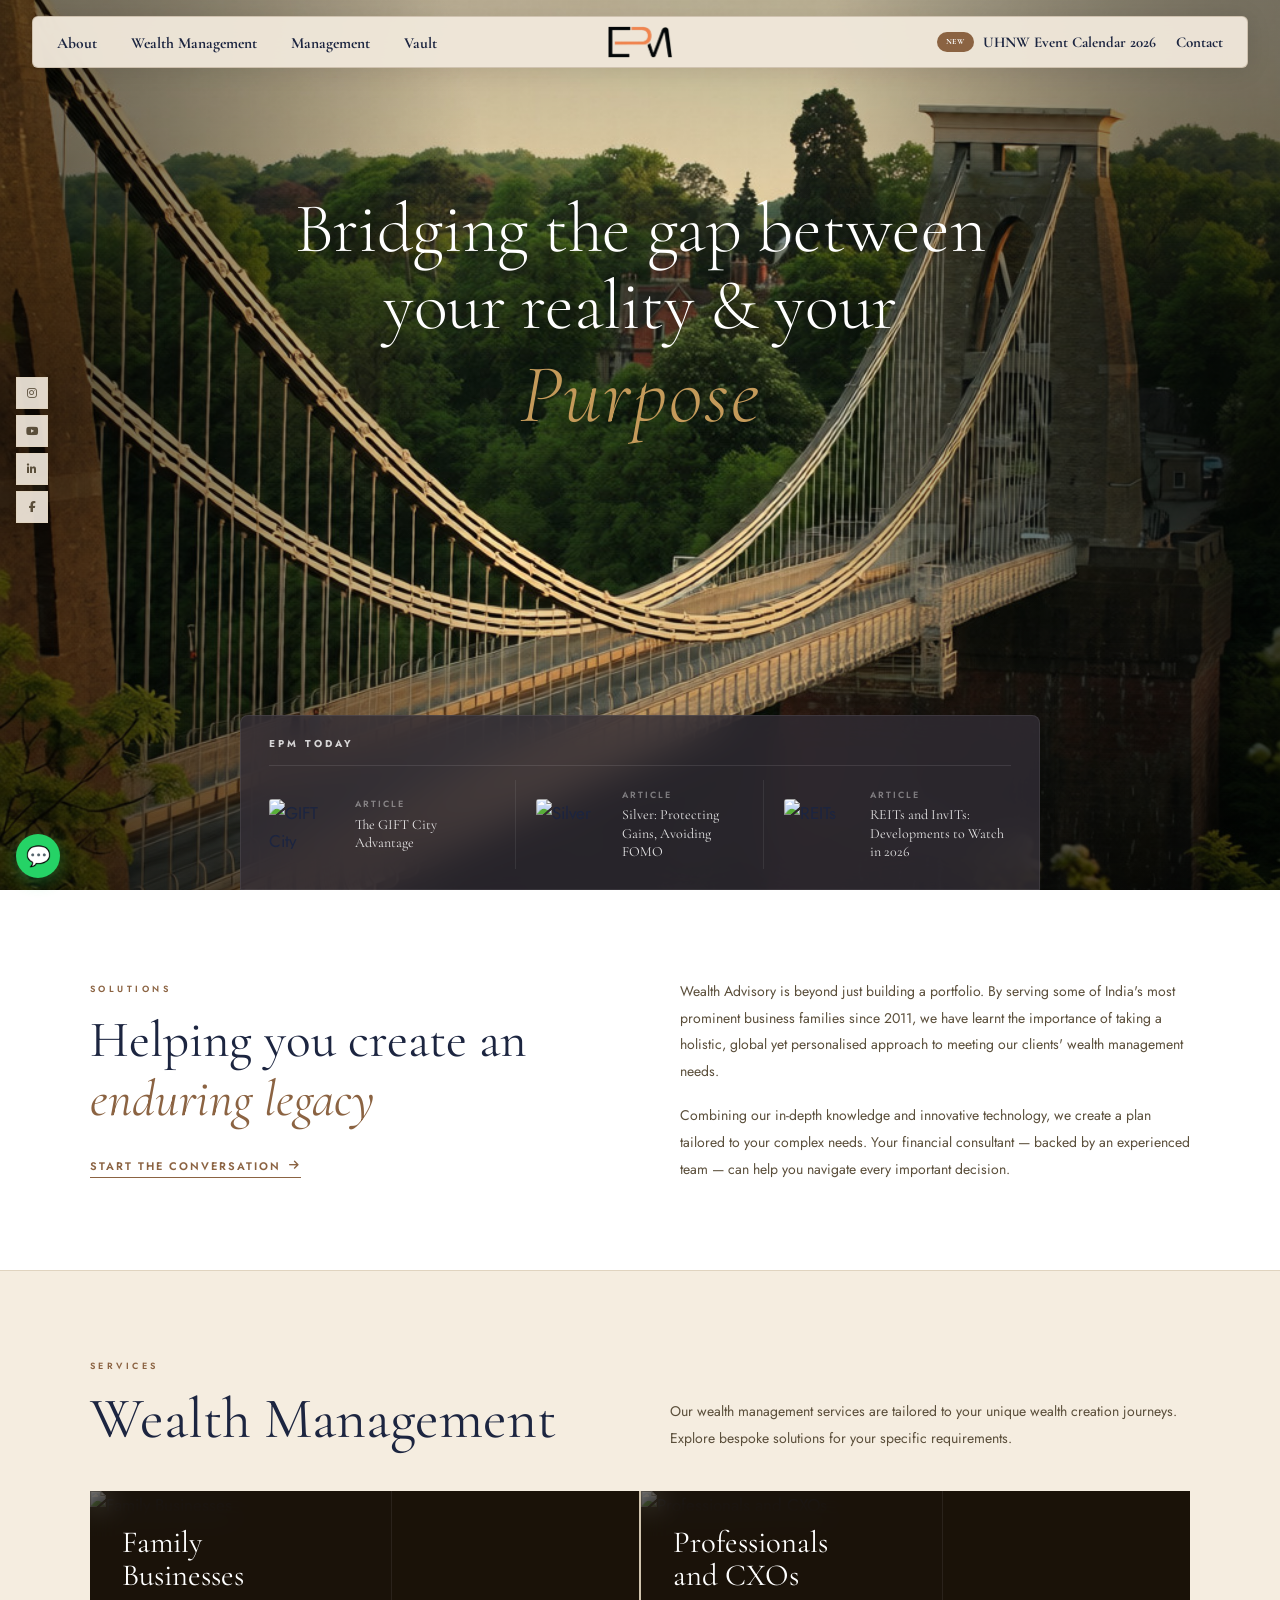
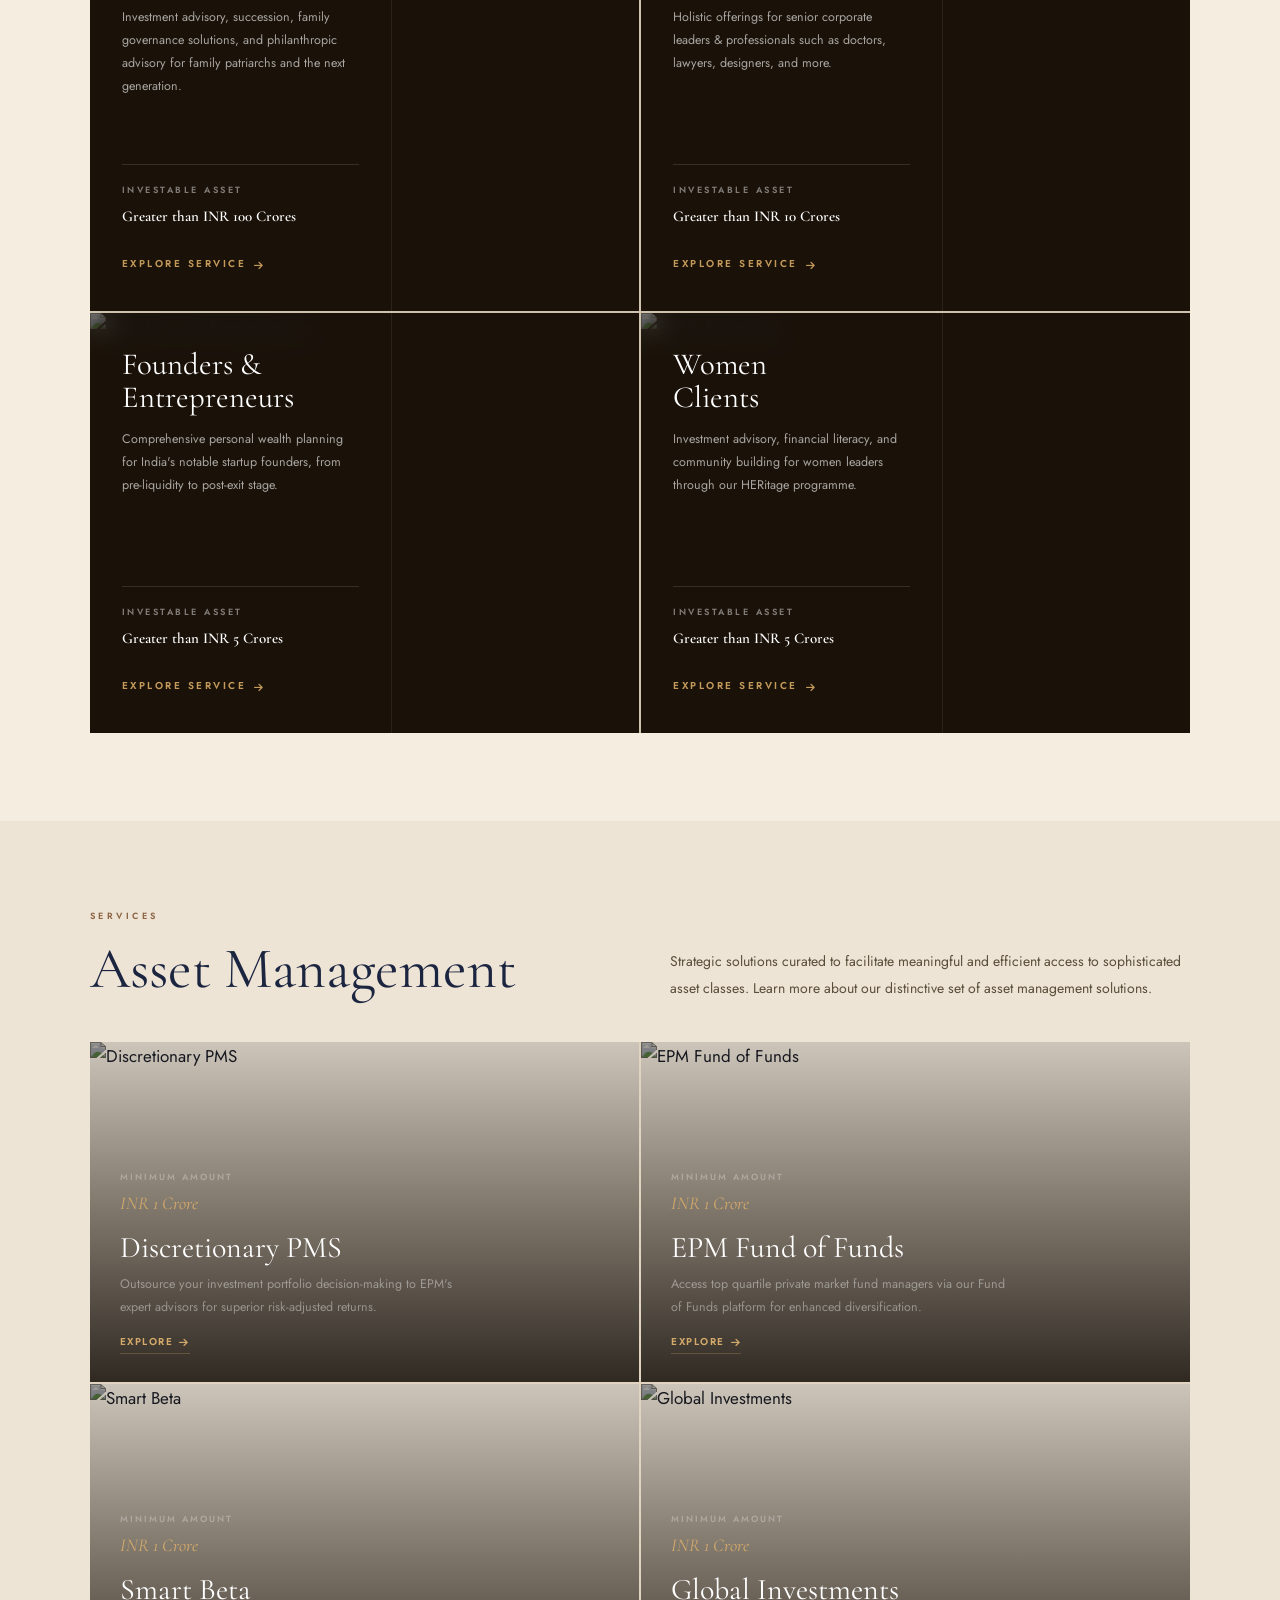
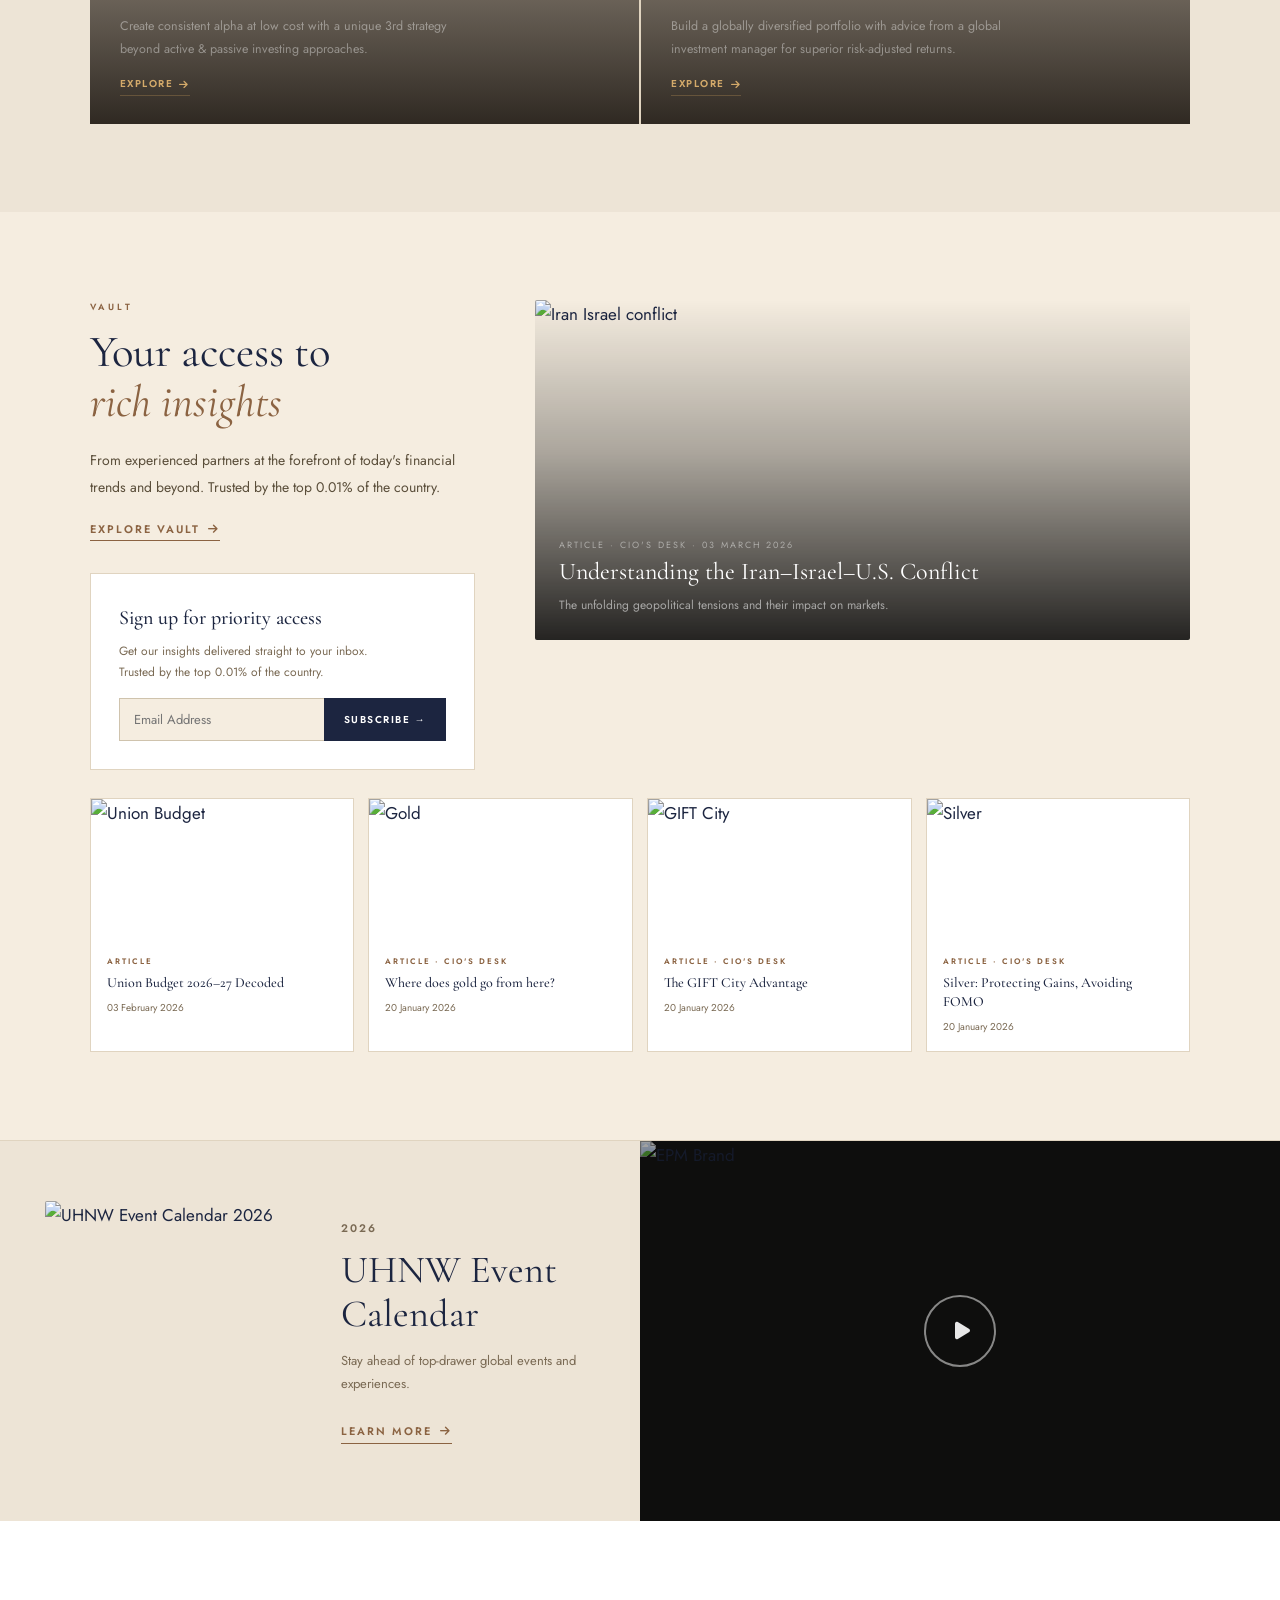
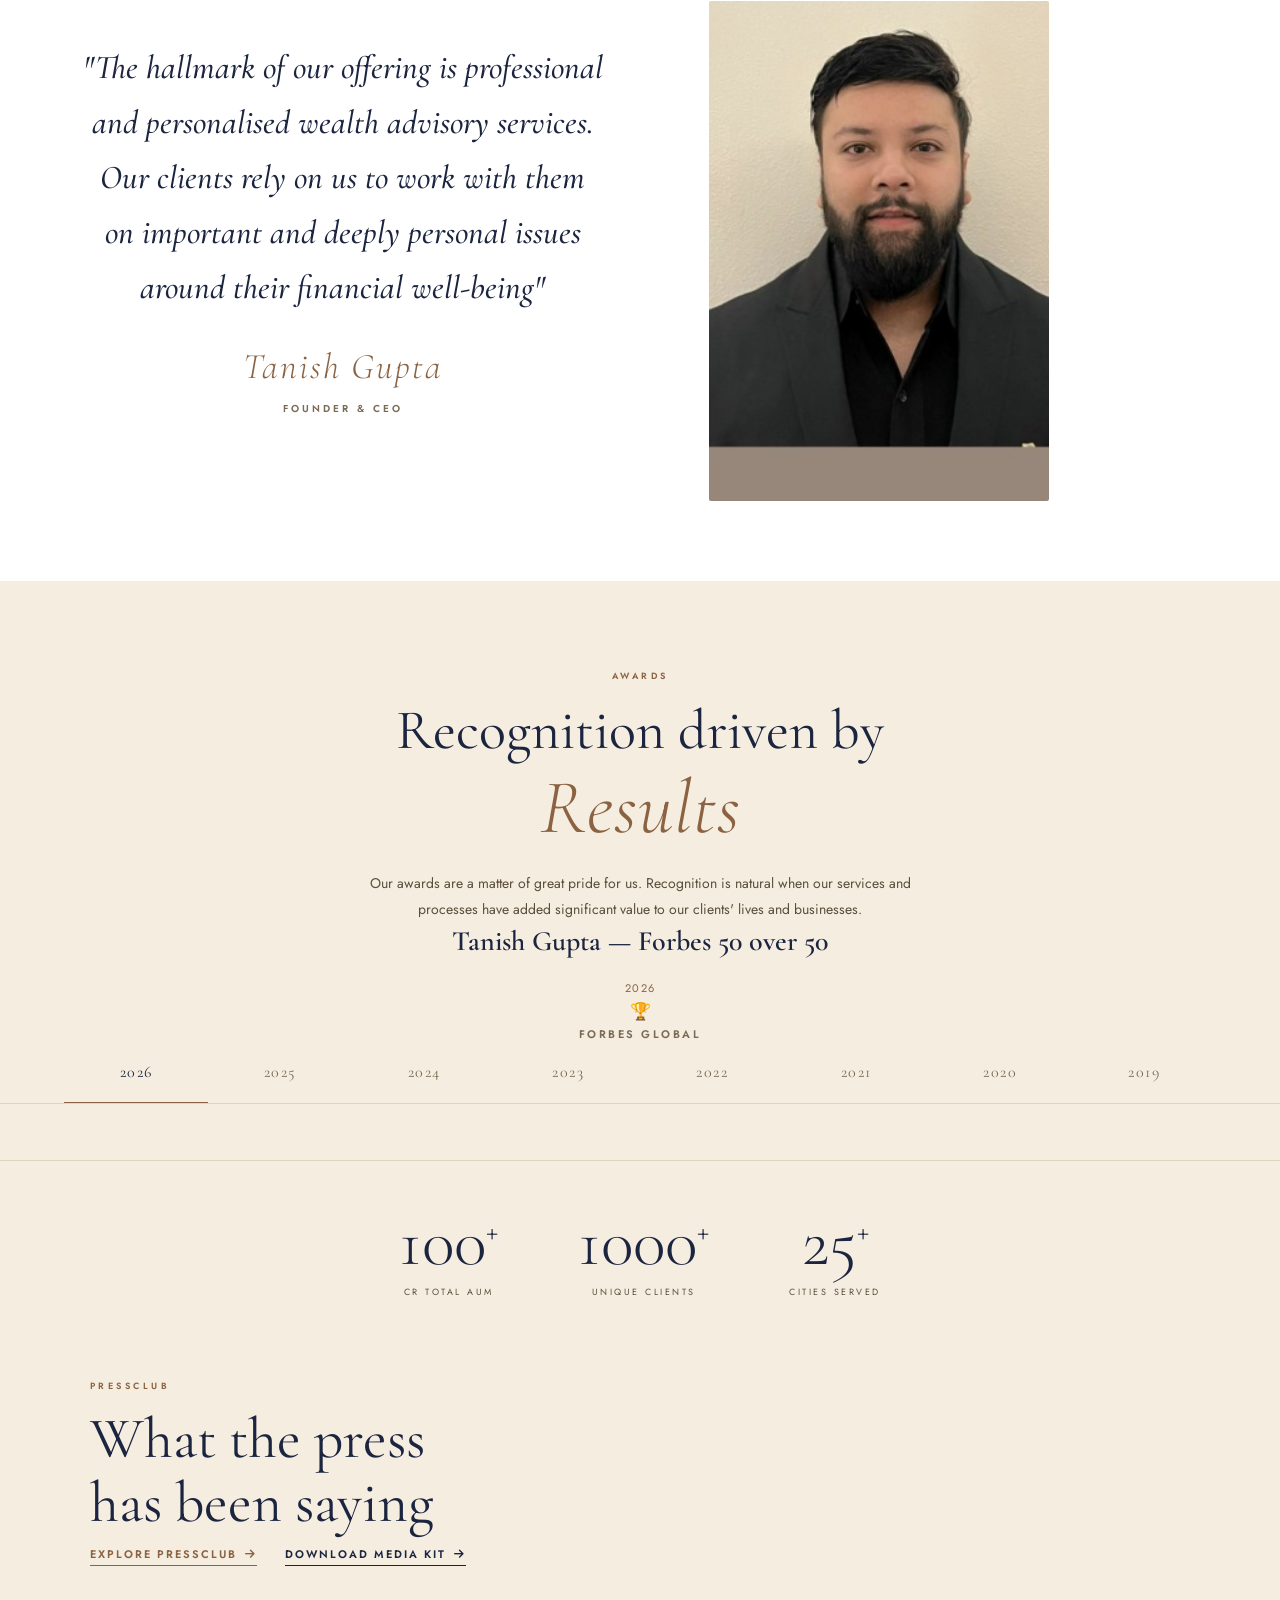
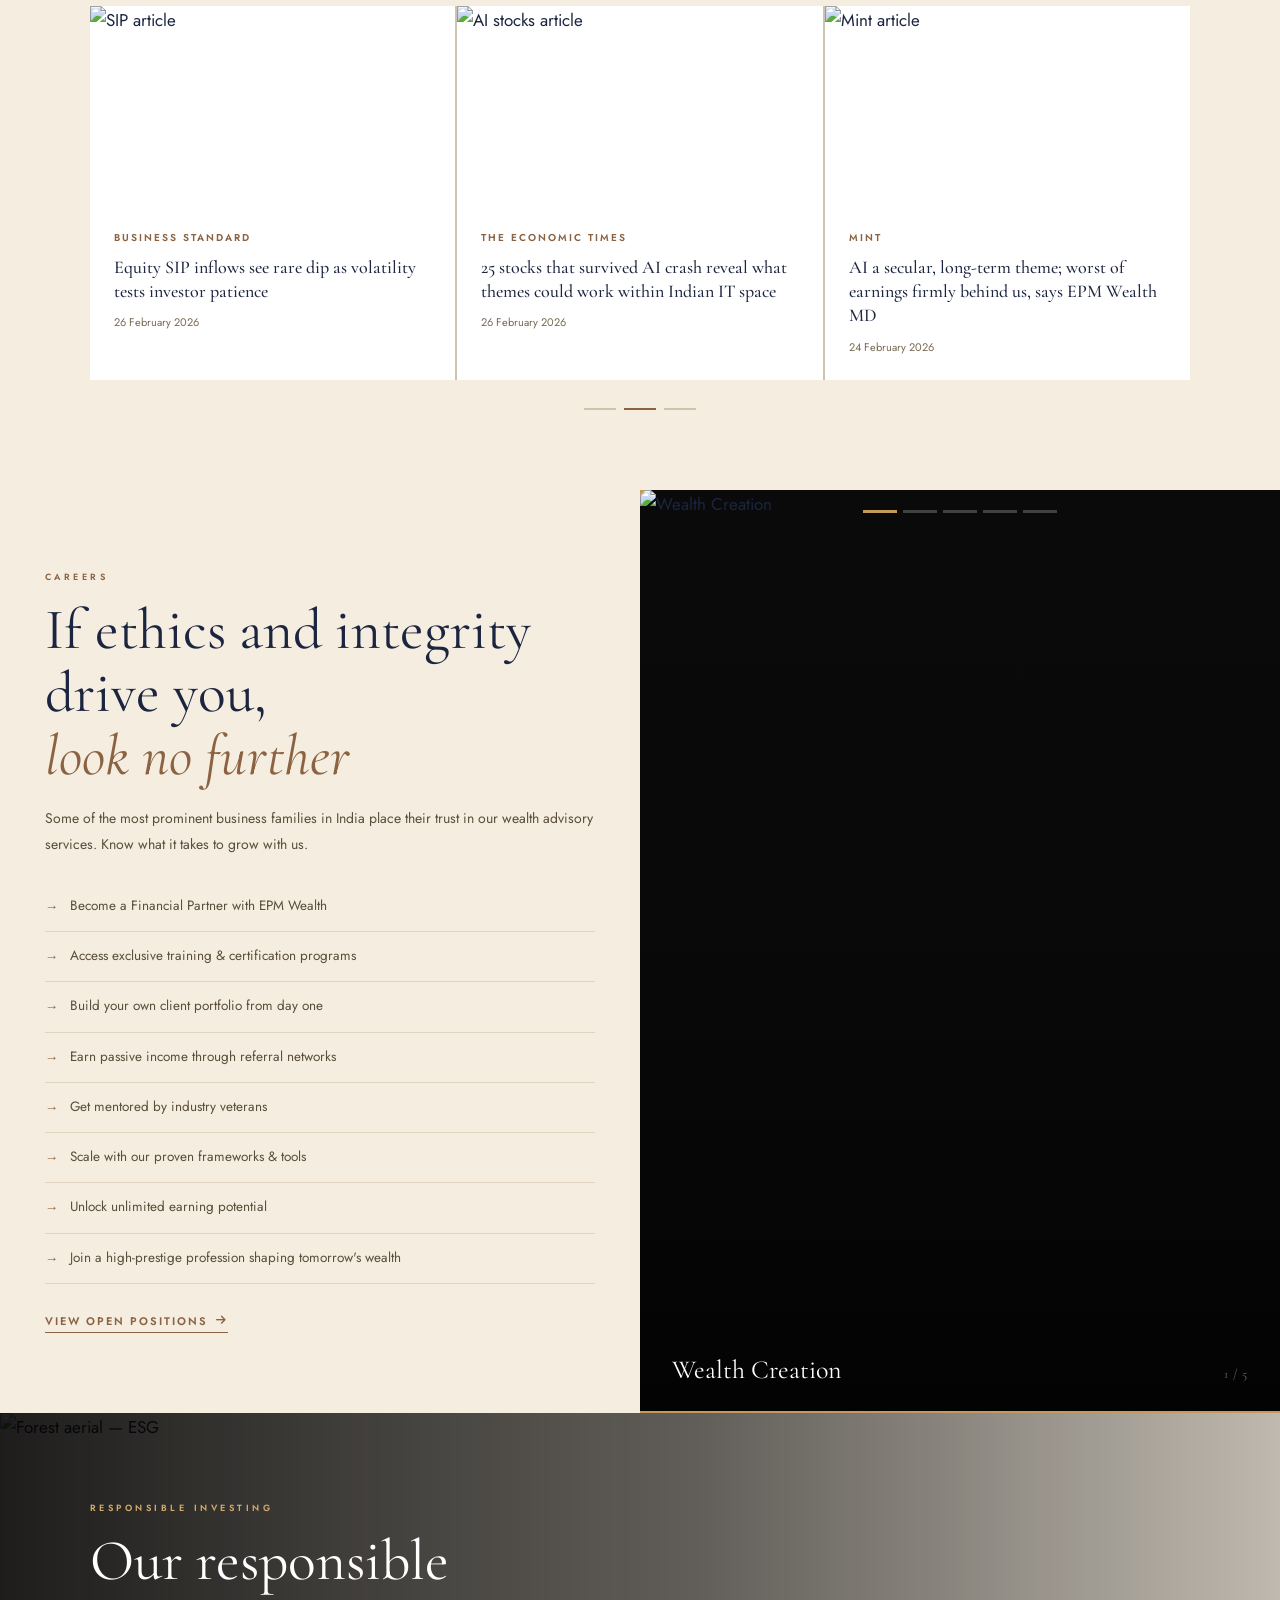
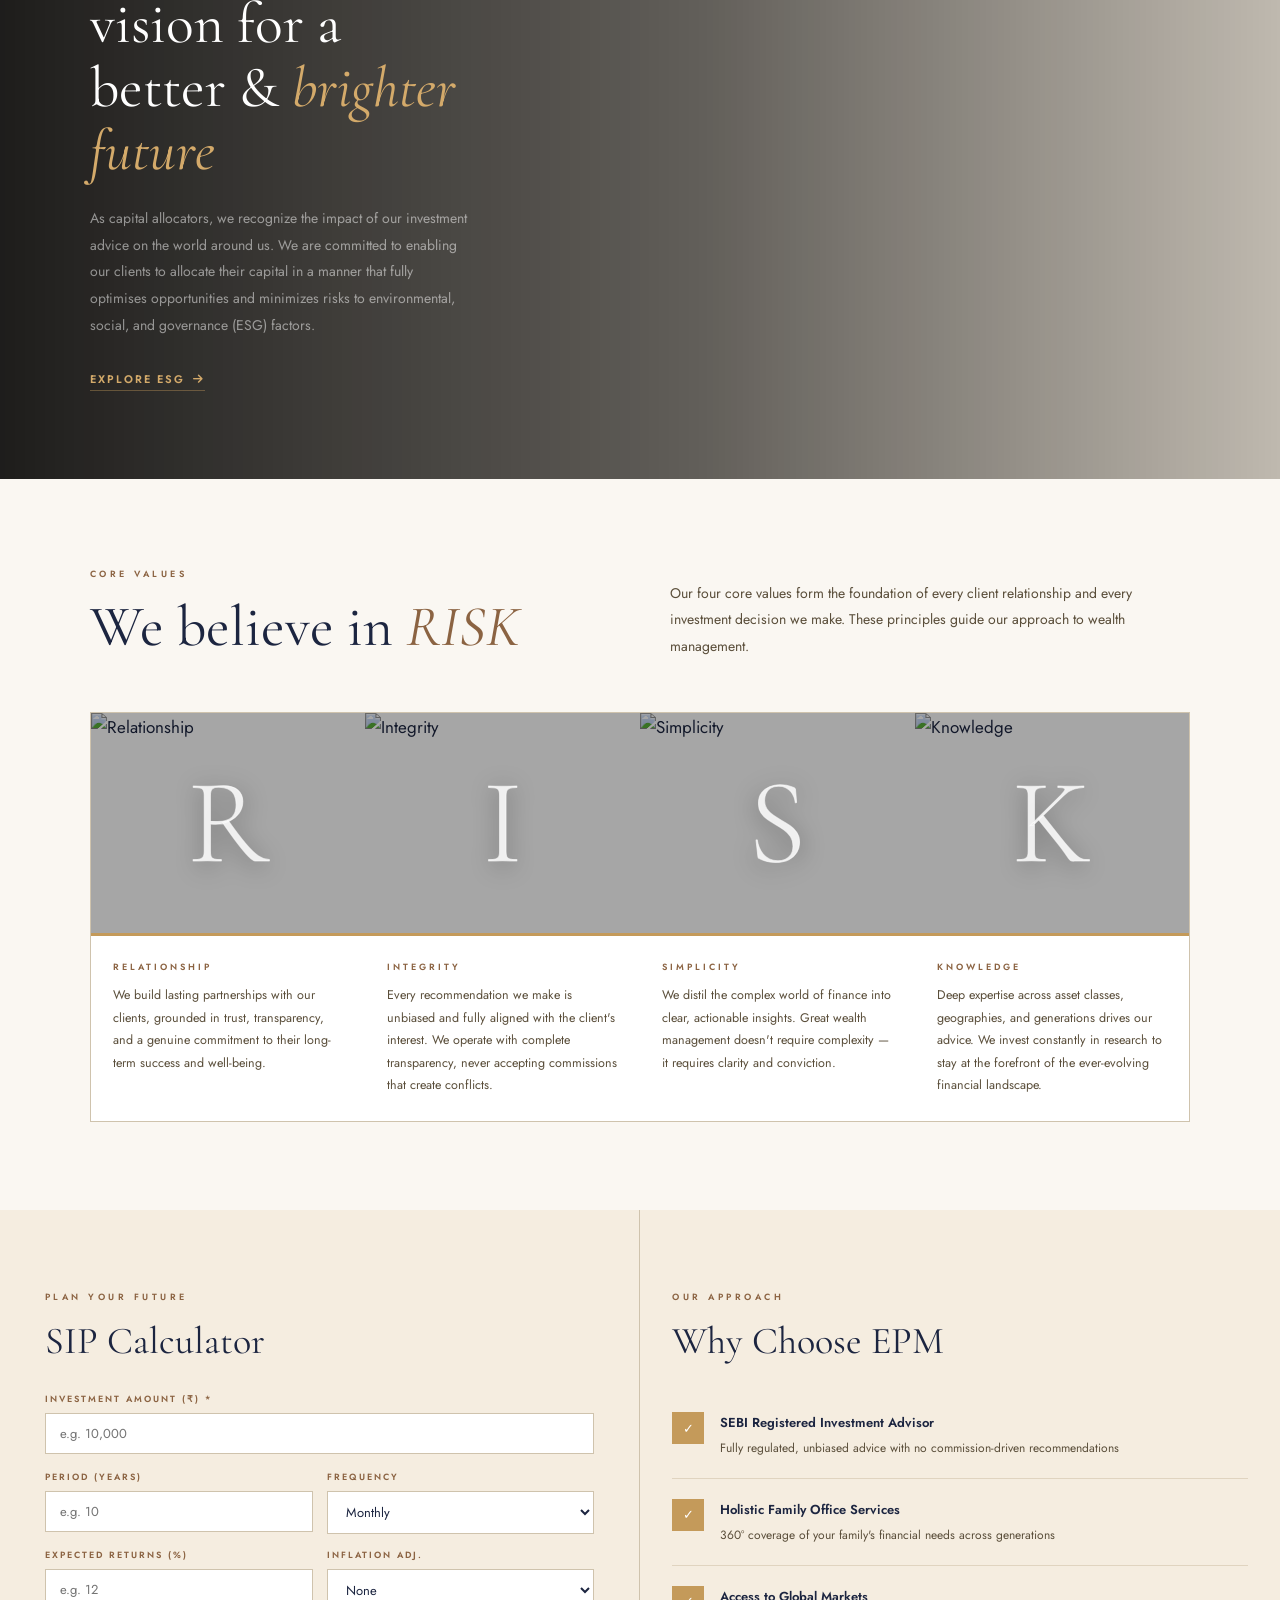
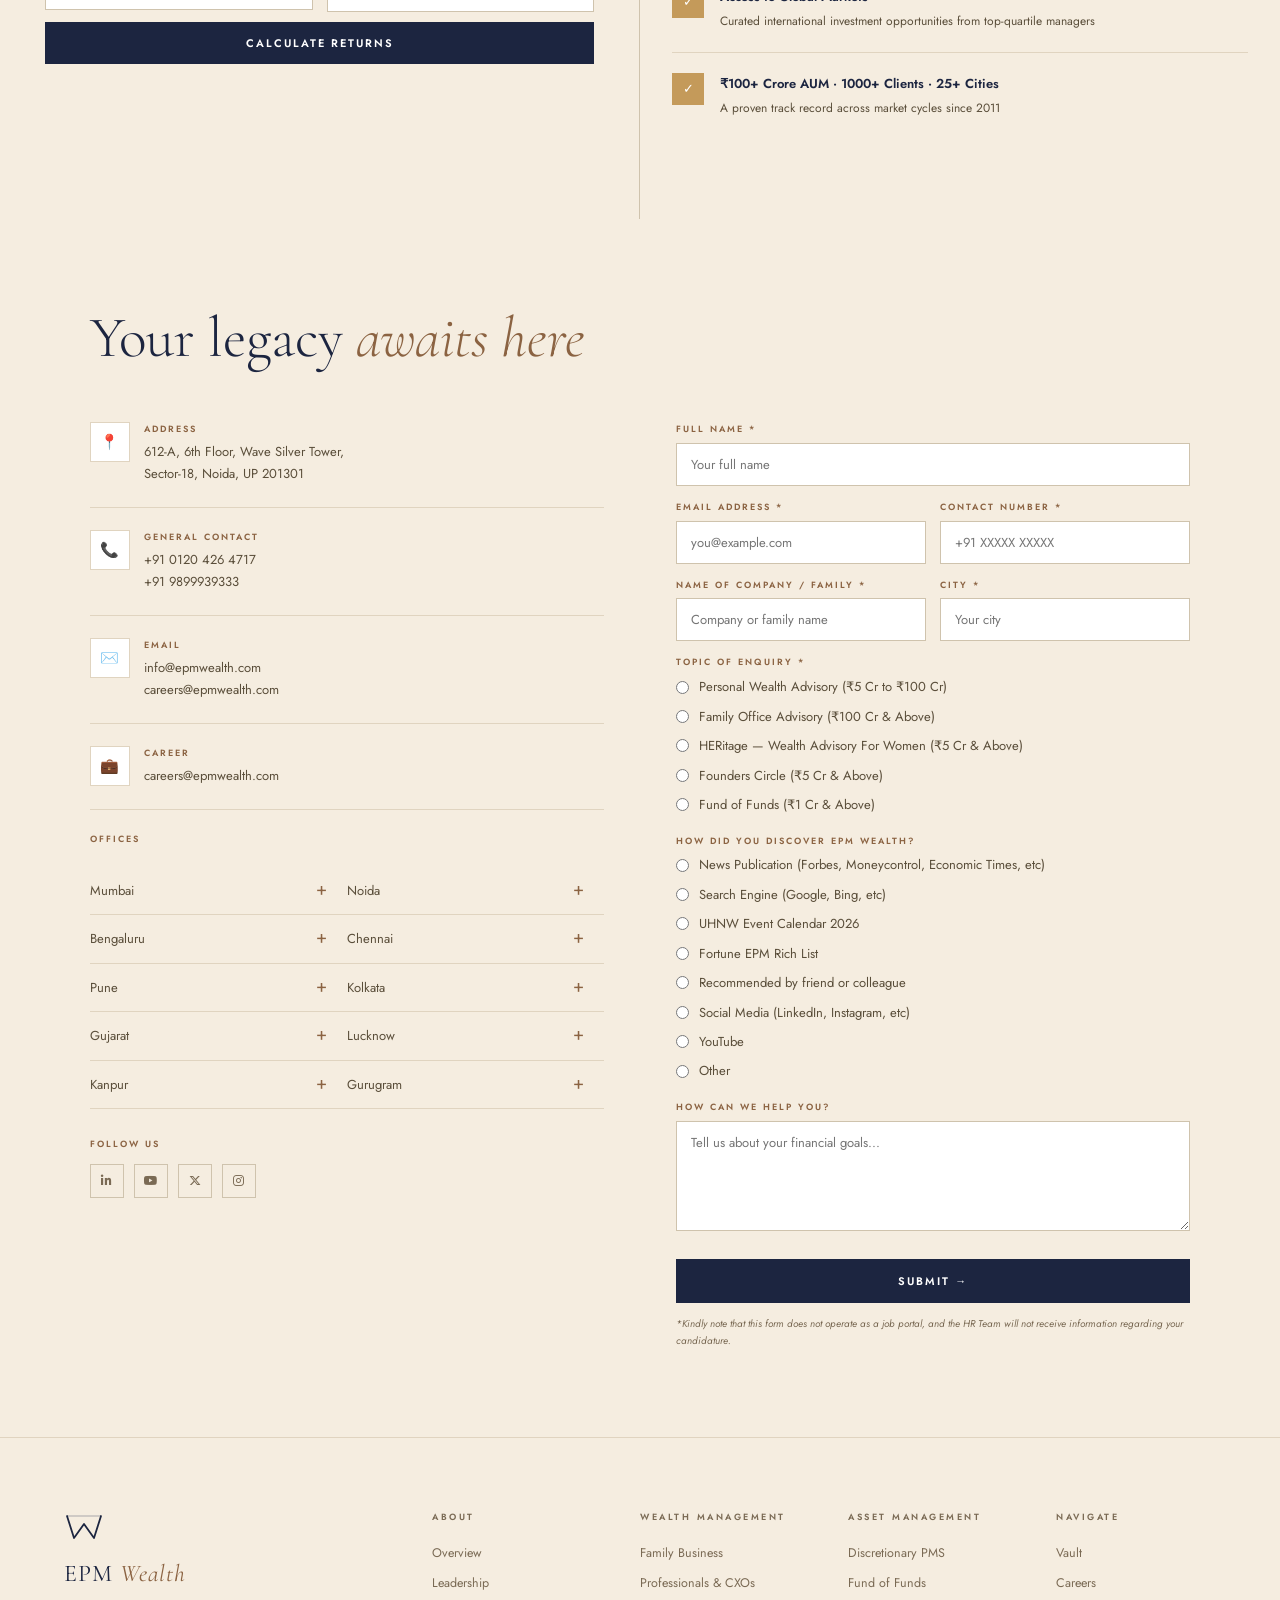
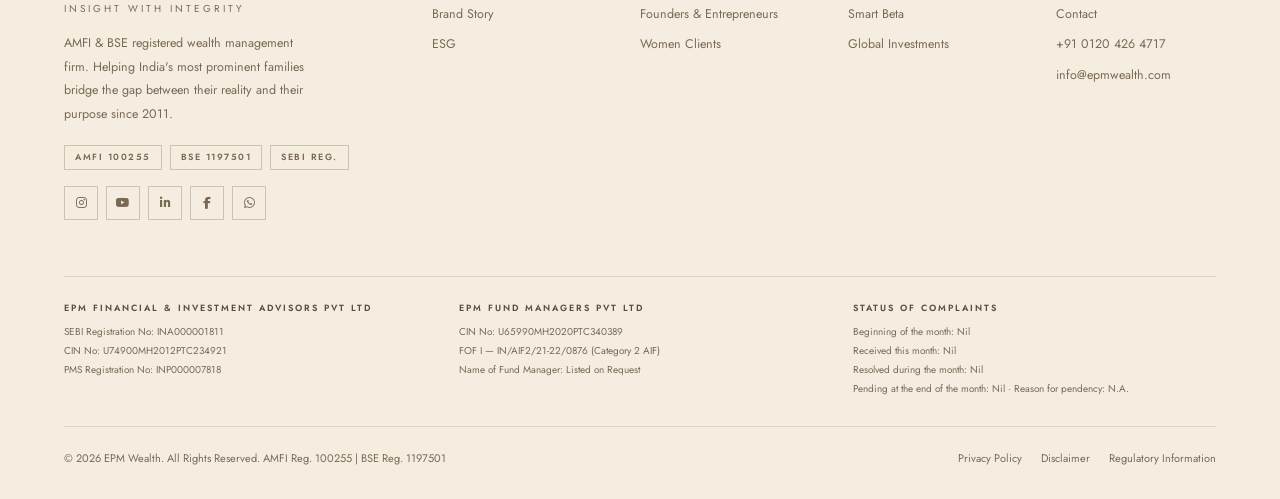
==== commit 6ca27ebf: "them chageed" ====
--- a/index.html
+++ b/index.html
@@ -17,6 +17,9 @@
   --muted:#5a4e3a;--muted2:#7a6a54;
   --white:#ffffff;--offwh:#faf7f2;
   --blush:#f5ede0;
+}
+.solutions-wrap, .intro-section, #about {
+  background: #ffffff !important;
 }
 *,*::before,*::after{box-sizing:border-box;margin:0;padding:0}
 html{font-size:17px;scroll-behavior:smooth}
@@ -760,6 +763,8 @@
 
 /* Signature — true cursive Google Font style */
 .founder-sig {
+  margin-left: auto;
+  margin-right: auto;
   margin-top: 28px;
   font-family: 'Cormorant Garamond', serif;
   font-size: 36px;
@@ -769,7 +774,7 @@
   text-align: center;
   display: block;
   width: 100%;
-  /* Simulate handwriting slant */
+  white-space: nowrap;
   letter-spacing: 2px;
   transform: rotate(-3deg) translateX(-4px);
   transform-origin: center;
@@ -1551,17 +1556,17 @@
 <!-- ══ FOUNDER QUOTE — Waterfield Tanish Gupta style ══ -->
 <!-- Replace entire founder-wrap -->
 <div class="founder-wrap" id="about-founder">
-  <div class="founder-left reveal-left">
-    <div class="founder-quote">
-      "The hallmark of our offering is professional
-      and personalised wealth advisory services.
-      Our clients rely on us to work with them on
-      important and deeply personal issues around
-      their financial well-being"
-    </div>
-    <span class="founder-sig">Tanish Gupta</span>
-    <span class="founder-title-label">Founder &amp; CEO</span>
-  </div>
+<div class="founder-left reveal-left" style="display:flex;flex-direction:column;align-items:center;text-align:center;">
+  <div class="founder-quote" style="text-align:center;">
+    "The hallmark of our offering is professional
+    and personalised wealth advisory services.
+    Our clients rely on us to work with them on
+    important and deeply personal issues around
+    their financial well-being"
+  </div>
+  <span class="founder-sig" style="display:block;text-align:center;margin:28px auto 0;transform:none;white-space:nowrap;">Tanish Gupta</span>
+  <span class="founder-title-label" style="display:block;text-align:center;margin-top:10px;">Founder &amp; CEO</span>
+</div>
 
   <div class="founder-right reveal">
     <img
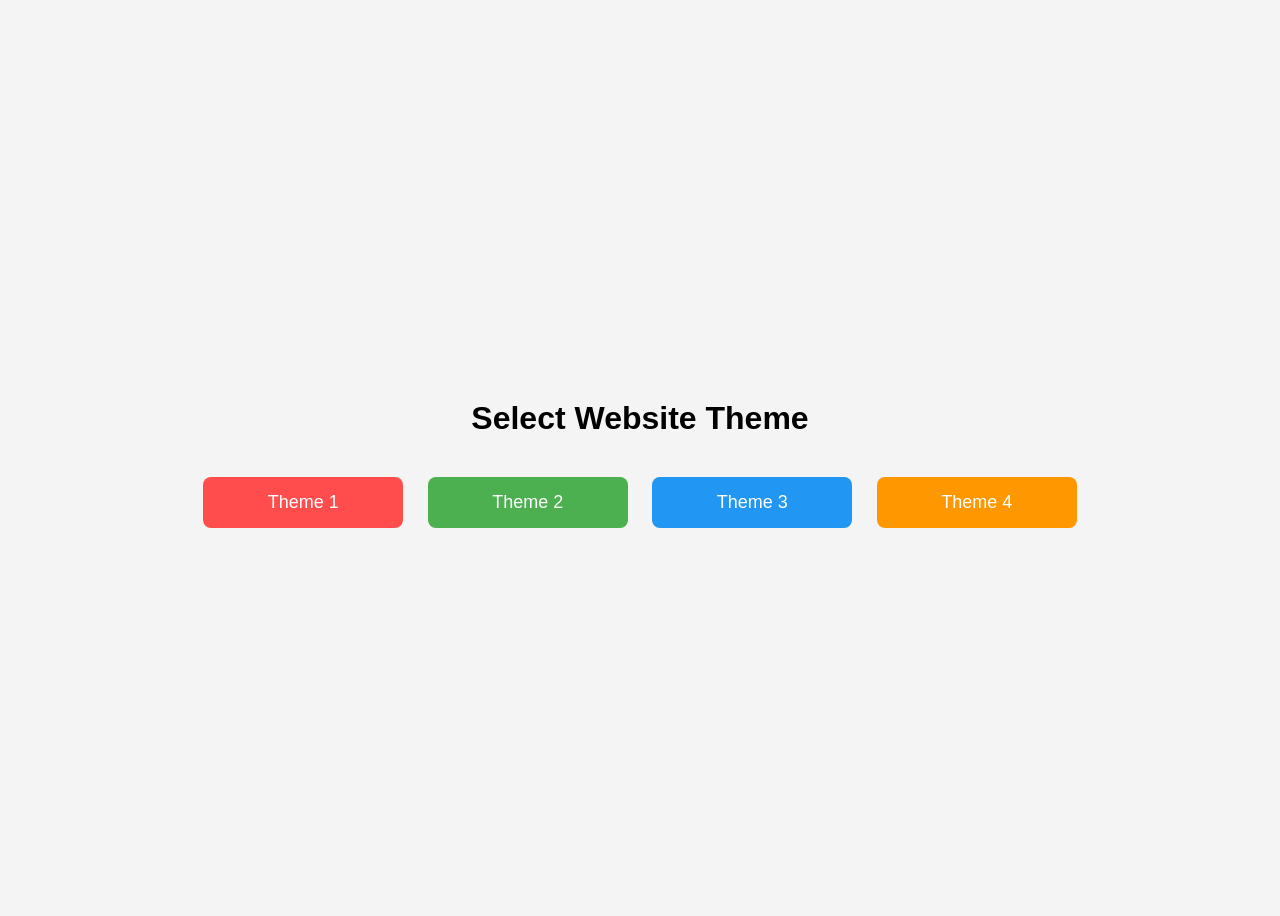
==== commit 05830336: "them chaged 1" ====
--- a/index.html
+++ b/index.html
@@ -1,2221 +1,73 @@
 <!DOCTYPE html>
 <html lang="en">
 <head>
-<meta charset="UTF-8"/>
-<meta name="viewport" content="width=device-width,initial-scale=1.0"/>
-<title>EPM Wealth — Bridging the gap between your reality &amp; your Purpose</title>
-<link href="https://fonts.googleapis.com/css2?family=Cormorant+Garamond:ital,wght@0,300;0,400;0,500;0,600;1,300;1,400;1,500;1,600&family=Jost:wght@300;400;500;600&display=swap" rel="stylesheet"/>
-<link rel="stylesheet" href="https://cdnjs.cloudflare.com/ajax/libs/font-awesome/6.5.0/css/all.min.css"/>
+<meta charset="UTF-8">
+<title>Theme Selector</title>
+
 <style>
-/* ══ TOKENS ══ */
-:root{
-  --cream:#f5ede0;--cream2:#ede4d6;--cream3:#faf4ec;
-  --warm:#8b6342;--warm2:#c49a5a;--warm3:#e2c47a;
-  --char:#1c2540;--char2:#2a2a2a;--navy:#0d1f3c;
-  --gold:#c49a5a;--gold2:#d4aa6a;
-  --border:#e0d4c0;--border2:#cfc3ad;
-  --muted:#5a4e3a;--muted2:#7a6a54;
-  --white:#ffffff;--offwh:#faf7f2;
-  --blush:#f5ede0;
-}
-.solutions-wrap, .intro-section, #about {
-  background: #ffffff !important;
-}
-*,*::before,*::after{box-sizing:border-box;margin:0;padding:0}
-html{font-size:17px;scroll-behavior:smooth}
-body{font-family:'Jost',sans-serif;color:var(--char);background:var(--blush);overflow-x:hidden;line-height:1.65}
-a{text-decoration:none;color:inherit}
-img{max-width:100%;display:block}
-::-webkit-scrollbar{width:3px}
-::-webkit-scrollbar-track{background:var(--cream)}
-::-webkit-scrollbar-thumb{background:var(--gold);border-radius:2px}
 
-/* ══ UTILS ══ */
-.serif{font-family:'Cormorant Garamond',Georgia,serif}
-.label{font-size:9px;letter-spacing:3.5px;text-transform:uppercase;font-weight:600;color:var(--warm);display:block;margin-bottom:14px}
-.label.light{color:rgba(255,255,255,.45)}
-.label.gold{color:var(--gold2)}
-.h2{font-family:'Cormorant Garamond',serif;font-size:clamp(32px,4.5vw,58px);font-weight:400;line-height:1.1;color:var(--char)}
-.h2.light{color:var(--white)}
-.h2 em{font-style:italic;color:var(--warm)}
-.body-text{font-size:14px;color:var(--muted);line-height:1.9}
-.body-text.light{color:rgba(255,255,255,.5)}
-.arrow-link{display:inline-flex;align-items:center;gap:8px;font-size:11px;letter-spacing:2px;text-transform:uppercase;font-weight:600;color:var(--char);border-bottom:1px solid var(--char);padding-bottom:2px;transition:gap .2s}
-.arrow-link:hover{gap:14px}
-.arrow-link.warm{color:var(--warm);border-bottom-color:var(--warm)}
-.arrow-link.gold{color:var(--gold2);border-bottom-color:rgba(196,154,90,.4)}
-.reveal{opacity:0;transform:translateY(26px);transition:opacity .75s ease,transform .75s ease}
-.reveal.visible{opacity:1;transform:none}
-.reveal-left{opacity:0;transform:translateX(-26px);transition:opacity .75s ease,transform .75s ease}
-.reveal-left.visible{opacity:1;transform:none}
-
-/* ══ NAV — Waterfield floating pill style ══ */
-.nav-outer{
-  position:relative;
-  z-index:600;
-  padding:10px 32px;
-  margin-bottom:-78px;
-}
-nav{
-  background:rgba(240,232,218,0.96);backdrop-filter:blur(14px);
-  border:1px solid rgba(180,162,138,.5);
-  border-radius:6px;
-  height:52px;padding:0 24px;
-  display:grid;grid-template-columns:1fr auto 1fr;align-items:center;
-  box-shadow:0 2px 24px rgba(0,0,0,.1);
-  transition:box-shadow .3s;
-}
-nav.scrolled{box-shadow:0 4px 32px rgba(0,0,0,.18)}
-.nav-left{display:flex;align-items:center;gap:34px}
-.nav-center{display:flex;align-items:center;justify-content:center}
-.nav-right{display:flex;align-items:center;justify-content:flex-end;gap:20px}
-.nav-a{
-  font-family:'Cormorant Garamond',serif;font-size:15.5px;
-  color:var(--char);font-weight:400;transition:color .2s;white-space:nowrap;
-}
-.nav-logo-img {
-  height: 32px;
-  width: auto;
-  object-fit: contain;
-  display: block;
-}
-.nav-logo-text {
-  font-family: 'Cormorant Garamond', serif;
-  font-size: 16px;
-  font-weight: 500;
-  letter-spacing: 3px;
-  color: var(--char);
-  text-transform: uppercase;
-}
-.nav-a:hover{color:var(--warm)}
-.nav-logo-wrap{display:flex;align-items:center;gap:10px;text-decoration:none}
-.nav-logo-mark{
-  width:44px;height:44px;display:flex;align-items:center;justify-content:center;
-}
-.nav-logo-svg path,.nav-logo-svg line{stroke:var(--char)}
-.nav-logo-text{
-  font-family:'Cormorant Garamond',serif;font-size:17px;font-weight:500;
-  letter-spacing:3px;color:var(--char);text-transform:uppercase;
-}
-.nav-badge{
-  background:var(--warm);color:#fff;font-size:8px;letter-spacing:.8px;
-  text-transform:uppercase;font-weight:700;padding:3px 9px;border-radius:20px;
-  margin-right:4px;
-}
-.nav-uhnw{
-  display:flex;align-items:center;gap:5px;
-  font-family:'Cormorant Garamond',serif;font-size:15px;
-  color:var(--char);transition:color .2s;white-space:nowrap;
-}
-.nav-uhnw:hover{color:var(--warm)}
-.nav-contact{
-  font-family:'Cormorant Garamond',serif;font-size:15px;
-  color:var(--char);transition:color .2s;
-}
-.nav-contact:hover{color:var(--warm)}
-.nav-hamburger{display:none;flex-direction:column;gap:5px;cursor:pointer}
-.nav-hamburger span{width:22px;height:1.5px;background:var(--char)}
-
-/* ══ HERO ══ */
-/* ══ HERO — Exact Waterfield match ══ */
-.hero {
-  position: relative;
-  min-height: 100vh;
-  display: flex;
-  flex-direction: column;
-  justify-content: flex-start;
-  overflow: hidden;
-  background: #1a1a2e;
+body{
+    font-family: Arial, sans-serif;
+    background:#f4f4f4;
+    display:flex;
+    justify-content:center;
+    align-items:center;
+    height:100vh;
 }
 
-.hero-bg {
-  position: absolute;
-  inset: 0;
-  z-index: 0;
+.container{
+    text-align:center;
 }
 
-.hero-bg img {
-  width: 100%;
-  height: 100%;
-  object-fit: cover;
-  object-position: center 40%;
+h1{
+    margin-bottom:30px;
 }
 
-/* Waterfield exact overlay — dark vignette LEFT + RIGHT + bottom */
-.hero-overlay {
-  position: absolute;
-  inset: 0;
-  z-index: 1;
-  background:
-    /* left dark vignette */
-    radial-gradient(ellipse 40% 100% at 0% 50%, rgba(0,0,0,.72) 0%, transparent 100%),
-    /* right dark vignette */
-    radial-gradient(ellipse 40% 100% at 100% 50%, rgba(0,0,0,.72) 0%, transparent 100%),
-    /* top subtle */
-    linear-gradient(to bottom, rgba(0,0,0,.25) 0%, transparent 30%),
-    /* bottom for ticker */
-    linear-gradient(to top, rgba(0,0,0,.55) 0%, transparent 35%);
+button{
+    width:200px;
+    padding:15px;
+    margin:10px;
+    font-size:18px;
+    border:none;
+    border-radius:8px;
+    cursor:pointer;
+    transition:0.3s;
 }
 
-/* Hero content — centered, vertically positioned like Waterfield */
-.hero-content {
-  position: relative;
-  z-index: 10;
-  text-align: center;
-  padding: 200px 15% 300px;
-  width: 100%;
-  margin: 0 auto;
+button:hover{
+    transform:scale(1.05);
 }
 
-.hero h1 {
-  font-family: 'Cormorant Garamond', serif;
-  font-size: clamp(40px, 5.5vw, 76px);
-  font-weight: 300;
-  line-height: 1.1;
-  color: #ffffff;
-  letter-spacing: -.3px;
-  text-align: center;
-  text-shadow: 0 2px 20px rgba(0,0,0,.2);
-  margin-bottom: 0;
+.theme1{background:#ff4d4d;color:white;}
+.theme2{background:#4CAF50;color:white;}
+.theme3{background:#2196F3;color:white;}
+.theme4{background:#ff9800;color:white;}
+.theme5{background:#9C27B0;color:white;}
+
+</style>
+</head>
+
+<body>
+
+<div class="container">
+
+<h1>Select Website Theme</h1>
+
+<button class="theme1" onclick="goTheme('them1.html')">Theme 1</button>
+<button class="theme2" onclick="goTheme('them2.html')">Theme 2</button>
+<button class="theme3" onclick="goTheme('final.html')">Theme 3</button>
+<button class="theme4" onclick="goTheme('final2.html')">Theme 4</button>
+
+
+</div>
+
+<script>
+
+function goTheme(page){
+    window.location.href = page;
 }
 
-/* "Purpose" — script style matching Waterfield */
-.hero h1 .italic-purpose {
-  display: block;
-  font-style: italic;
-  color: var(--warm2);
-  font-size: clamp(48px, 6.5vw, 90px);
-  font-weight: 300;
-  letter-spacing: 2px;
-  text-shadow: 0 2px 24px rgba(0,0,0,.15);
-  margin-top: 4px;
-  font-family: 'Cormorant Garamond', serif;
-}
+</script>
 
-/* Subtitle — bottom right, exactly like Waterfield */
-.hero-sub {
-  position: absolute;
-  bottom: 160px;       /* above the ticker */
-  right: 7%;
-  font-size: 15px;
-  color: rgba(255,255,255,.82);
-  max-width: 420px;
-  line-height: 1.85;
-  text-align: right;
-  text-shadow: 0 1px 8px rgba(0,0,0,.3);
-  z-index: 10;
-  margin: 0;
-}
-
-/* ══ TICKER — Waterfield floating style ══ */
-.hero-ticker {
-  position: absolute;
-  bottom: 0;
-  left: 50%;
-  transform: translateX(-50%);
-  width: calc(100% - 480px);   /* narrower — centered float */
-  max-width: 900px;
-  z-index: 3;
-  background: rgba(50, 45, 55, 0.78);
-  backdrop-filter: blur(18px);
-  -webkit-backdrop-filter: blur(18px);
-  border: 1px solid rgba(255,255,255,.08);
-  border-radius: 8px 8px 0 0;
-  padding: 20px 28px;
-}
-
-.ticker-label-cell {
-  margin-bottom: 14px;
-  padding: 0 0 12px 0;
-  border-bottom: 1px solid rgba(255,255,255,.1);
-}
-
-.ticker-label-text {
-  font-family: 'Jost', sans-serif;
-  font-size: 10px;
-  font-weight: 700;
-  letter-spacing: 3px;
-  text-transform: uppercase;
-  color: rgba(255,255,255,.8);
-}
-
-.ticker-items-row {
-  display: grid;
-  grid-template-columns: 1fr 1fr 1fr;
-  gap: 0;
-}
-
-.ticker-item {
-  display: flex;
-  align-items: center;
-  gap: 14px;
-  padding: 8px 20px 8px 0;
-  border-right: 1px solid rgba(255,255,255,.08);
-  cursor: pointer;
-  transition: opacity .2s;
-}
-
-.ticker-item:hover { opacity: .75; }
-.ticker-item:last-child { border-right: none; padding-right: 0; }
-.ticker-item:nth-child(2),
-.ticker-item:nth-child(3) { padding-left: 20px; }
-
-.ticker-thumb {
-  width: 72px;
-  height: 50px;
-  flex-shrink: 0;
-  overflow: hidden;
-  border-radius: 3px;
-}
-
-.ticker-thumb img {
-  width: 100%;
-  height: 100%;
-  object-fit: cover;
-}
-
-.ticker-meta {
-  font-size: 9px;
-  letter-spacing: 2px;
-  text-transform: uppercase;
-  color: rgba(255,255,255,.4);
-  margin-bottom: 4px;
-  font-weight: 600;
-}
-
-.ticker-title {
-  font-family: 'Cormorant Garamond', serif;
-  font-size: 14px;
-  color: rgba(255,255,255,.88);
-  line-height: 1.3;
-  font-weight: 400;
-}
-
-@media(max-width: 1024px) {
-  .hero-content { padding: 180px 10% 280px; }
-  .hero-ticker { width: calc(100% - 160px); }
-  .hero-sub { right: 5%; bottom: 150px; }
-}
-
-@media(max-width: 768px) {
-  .hero-ticker { display: none; }
-  .hero-sub {
-    position: relative;
-    bottom: auto;
-    right: auto;
-    text-align: center;
-    margin: 20px auto 0;
-    max-width: 340px;
-  }
-  .hero-content { padding: 160px 5% 80px; }
-}
-/* ══ SECTIONS ══ */
-.section{padding:88px 7%}
-.section-sm{padding:64px 7%}
-
-/* ══ INTRO ══ */
-.intro-grid{display:grid;grid-template-columns:1fr 1fr;gap:80px;align-items:center;max-width:1200px;margin:0 auto}
-.intro-h{font-family:'Cormorant Garamond',serif;font-size:clamp(36px,4vw,52px);font-weight:400;line-height:1.15;color:var(--char)}
-.intro-h em{font-style:italic;color:var(--warm)}
-
-/* ══ WM CARD — Full bleed image with blur text panel ══ */
-/* ══ WM CARDS — 2x2 grid with full-bleed image + blur text panel ══ */
-.wm-cards-grid {
-  display: grid;
-  grid-template-columns: 1fr 1fr;  /* 2 columns restored */
-  gap: 2px;
-  background: var(--border2);
-}
-
-.wm-card {
-  position: relative;
-  overflow: hidden;
-  cursor: pointer;
-  min-height: 420px;
-  display: block;
-  background: #1a1208;
-}
-
-/* Image: full bleed behind entire card */
-.wm-card-photo {
-  position: absolute;
-  inset: 0;
-  z-index: 0;
-}
-
-.wm-card-photo img {
-  width: 100%;
-  height: 100%;
-  object-fit: cover;
-  object-position: center;
-  transition: transform .7s cubic-bezier(.4,0,.2,1), filter .6s;
-  filter: saturate(.85);
-}
-
-.wm-card:hover .wm-card-photo img {
-  transform: scale(1.05);
-  filter: saturate(1);
-}
-
-/* Text panel: left HALF of the card only, blur works since image is behind */
-.wm-card-body {
-  position: relative;
-  z-index: 2;
-  width: 55%;          /* left half of this card */
-  height: 100%;
-  min-height: 420px;
-  padding: 36px 32px;
-  display: flex;
-  flex-direction: column;
-  justify-content: space-between;
-  background: rgba(28, 20, 12, 0.52);
-  backdrop-filter: blur(14px);
-  -webkit-backdrop-filter: blur(14px);
-  border-right: 1px solid rgba(255,255,255,.07);
-  transition: background .35s;
-  box-sizing: border-box;
-}
-
-.wm-card:hover .wm-card-body {
-  background: rgba(18, 12, 6, 0.62);
-}
-
-.wm-card-top { flex: 1; }
-
-.wm-card-title {
-  font-family: 'Cormorant Garamond', serif;
-  font-size: clamp(26px, 2.4vw, 36px);
-  font-weight: 400;
-  line-height: 1.05;
-  color: var(--white);
-  margin-bottom: 14px;
-}
-
-.wm-card-desc {
-  font-size: 12.5px;
-  color: rgba(255,255,255,.62);
-  line-height: 1.85;
-  margin-bottom: 0;
-}
-
-.wm-card-invest-block {
-  border-top: 1px solid rgba(255,255,255,.12);
-  padding-top: 18px;
-  margin-top: 24px;
-  margin-bottom: 14px;
-}
-
-.wm-card-invest {
-  font-size: 9px;
-  letter-spacing: 2.5px;
-  text-transform: uppercase;
-  color: rgba(255,255,255,.45);
-  font-weight: 600;
-  margin-bottom: 6px;
-}
-
-.wm-card-amount {
-  font-family: 'Cormorant Garamond', serif;
-  font-size: 15px;
-  font-weight: 600;
-  color: var(--white);
-  margin-bottom: 0;
-}
-
-.wm-card-link {
-  display: inline-flex;
-  align-items: center;
-  gap: 8px;
-  font-size: 10px;
-  letter-spacing: 2.5px;
-  text-transform: uppercase;
-  font-weight: 600;
-  color: var(--warm2);
-  transition: gap .25s;
-  margin-top: 14px;
-}
-
-.wm-card:hover .wm-card-link { gap: 14px; }
-
-.wm-card-overlay { display: none; }
-
-/* Responsive */
-@media(max-width: 1100px) {
-  .wm-cards-grid {
-    grid-template-columns: 1fr;  /* stack on smaller screens */
-  }
-  .wm-card-body {
-    width: 60%;
-  }
-}
-
-@media(max-width: 768px) {
-  .wm-card-body {
-    width: 100%;
-    min-height: auto;
-    padding: 28px 24px;
-    backdrop-filter: none;
-    -webkit-backdrop-filter: none;
-    background: rgba(18, 12, 6, 0.75);
-  }
-  .wm-card {
-    min-height: 360px;
-  }
-}
-
-/* ══ ASSET MANAGEMENT — Waterfield dark image cards ══ */
-/* ══ ASSET MANAGEMENT — Warm theme match ══ */
-.am-wrap {
-  background: var(--cream2); /* warm cream instead of dark navy */
-}
-
-.am-cards-grid {
-  display: grid;
-  grid-template-columns: 1fr 1fr;
-  gap: 2px;
-  background: var(--border);
-}
-
-.am-card {
-  position: relative;
-  overflow: hidden;
-  cursor: pointer;
-  min-height: 340px;
-  display: flex;
-  flex-direction: column;
-  justify-content: flex-end;
-  background: var(--cream);
-}
-
-/* Warm overlay instead of cold dark blue */
-.am-card img {
-  position: absolute;
-  inset: 0;
-  width: 100%;
-  height: 100%;
-  object-fit: cover;
-  transition: transform .7s cubic-bezier(.4,0,.2,1), filter .6s;
-  filter: saturate(.75) brightness(.7) sepia(.15); /* warm tone */
-}
-
-.am-card:hover img {
-  transform: scale(1.05);
-  filter: saturate(.85) brightness(.62) sepia(.1);
-}
-
-.am-card-overlay {
-  position: absolute;
-  inset: 0;
-  /* Warm brown gradient instead of cold navy */
-  background: linear-gradient(
-    to top,
-    rgba(20, 14, 8, 0.88) 0%,
-    rgba(30, 20, 10, 0.55) 50%,
-    rgba(20, 14, 8, 0.18) 100%
-  );
-}
-
-.am-card-body {
-  position: relative;
-  z-index: 2;
-  padding: 28px 30px;
-}
-
-.am-card-min {
-  font-size: 9px;
-  letter-spacing: 2.5px;
-  text-transform: uppercase;
-  color: rgba(255,255,255,.38);
-  margin-bottom: 5px;
-  font-weight: 600;
-}
-
-.am-card-amount {
-  font-family: 'Cormorant Garamond', serif;
-  font-size: 18px;
-  font-weight: 400;
-  color: var(--warm2); /* warm gold instead of cool gold */
-  margin-bottom: 12px;
-  font-style: italic;
-}
-
-.am-card-title {
-  font-family: 'Cormorant Garamond', serif;
-  font-size: clamp(24px, 2.8vw, 36px);
-  font-weight: 400;
-  color: var(--white);
-  line-height: 1.1;
-  margin-bottom: 10px;
-}
-
-.am-card-desc {
-  font-size: 12.5px;
-  color: rgba(255,255,255,.5);
-  line-height: 1.8;
-  max-width: 360px;
-}
-
-.am-card-link {
-  display: inline-flex;
-  align-items: center;
-  gap: 6px;
-  font-size: 10px;
-  letter-spacing: 2px;
-  text-transform: uppercase;
-  color: var(--warm2);
-  margin-top: 18px;
-  font-weight: 600;
-  transition: gap .2s;
-  border-bottom: 1px solid rgba(196,154,90,.3);
-  padding-bottom: 2px;
-}
-
-.am-card-link:hover { gap: 12px; }
-
-/* Section header text colors — warm on cream bg */
-.am-wrap .label.gold {
-  color: var(--warm); /* warm brown instead of bright gold */
-}
-
-.am-wrap .h2.light {
-  color: var(--char); /* dark char instead of white */
-}
-
-.am-wrap .body-text.light {
-  color: var(--muted); /* warm muted instead of white */
-}
-.am-card-min{font-size:9px;letter-spacing:2px;text-transform:uppercase;color:rgba(255,255,255,.28);margin-bottom:4px}
-.am-card-amount{font-family:'Cormorant Garamond',serif;font-size:18px;font-weight:400;color:var(--gold2);margin-bottom:12px}
-.am-card-title{font-family:'Cormorant Garamond',serif;font-size:clamp(22px,2.5vw,30px);font-weight:400;color:var(--white);line-height:1.15;margin-bottom:8px}
-.am-card-desc{font-size:12.5px;color:rgba(255,255,255,.4);line-height:1.8;max-width:340px}
-.am-card-link{display:inline-flex;align-items:center;gap:6px;font-size:10px;letter-spacing:1.5px;text-transform:uppercase;color:var(--gold2);margin-top:16px;font-weight:600;transition:gap .2s}
-.am-card-link:hover{gap:10px}
-
-/* ══ VAULT / INSIGHTS ══ */
-.vault-wrap{background:var(--blush)}
-.vault-grid{display:grid;grid-template-columns:1fr 1.7fr;gap:60px;align-items:start}
-.vault-subscribe{margin-top:32px;padding:28px;background:var(--white);border:1px solid var(--border)}
-.vault-inp-row{display:flex}
-.vault-inp{flex:1;padding:11px 14px;background:var(--cream);border:1px solid var(--border2);border-right:none;font-family:'Jost',sans-serif;font-size:13px;outline:none;transition:border-color .2s;color:var(--char)}
-.vault-inp:focus{border-color:var(--warm)}
-.vault-sub-btn{padding:11px 20px;background:var(--char);color:var(--white);border:none;cursor:pointer;font-size:10px;letter-spacing:1.5px;text-transform:uppercase;font-weight:600;font-family:'Jost',sans-serif;transition:background .2s}
-.vault-sub-btn:hover{background:var(--navy)}
-/* Main featured article */
-.vault-featured{position:relative;overflow:hidden;cursor:pointer;min-height:340px;display:flex;flex-direction:column;justify-content:flex-end;border-radius:2px}
-.vault-featured img{position:absolute;inset:0;width:100%;height:100%;object-fit:cover;transition:transform .6s}
-.vault-featured:hover img{transform:scale(1.04)}
-.vault-featured-overlay{position:absolute;inset:0;background:linear-gradient(to top,rgba(0,0,0,.85) 0%,rgba(0,0,0,.3) 55%,transparent 100%)}
-.vault-featured-body{position:relative;z-index:2;padding:24px}
-/* Small article cards */
-.vault-small-grid{display:grid;grid-template-columns:repeat(4,1fr);gap:14px;margin-top:14px}
-.vault-small-card{background:var(--white);border:1px solid var(--border);overflow:hidden;cursor:pointer;transition:box-shadow .2s}
-.vault-small-card:hover{box-shadow:0 6px 28px rgba(0,0,0,.08)}
-.vault-card-thumb{width:100%;height:140px;overflow:hidden}
-.vault-card-thumb img{width:100%;height:100%;object-fit:cover;transition:transform .5s}
-.vault-small-card:hover .vault-card-thumb img{transform:scale(1.05)}
-.vault-card-body{padding:16px}
-.vault-card-cat{font-size:8px;letter-spacing:2px;text-transform:uppercase;color:var(--warm);font-weight:600;margin-bottom:6px}
-.vault-card-title{font-family:'Cormorant Garamond',serif;font-size:14px;font-weight:500;line-height:1.35;color:var(--char)}
-.vault-card-date{font-size:10px;color:var(--muted2);margin-top:7px}
-
-/* ══ UHNW BANNER ══ */
-/* ══ UHNW BANNER — Match Image 3 style ══ */
-.uhnw-banner {
-  display: grid;
-  grid-template-columns: 1fr 1fr;
-  border-top: 1px solid var(--border);
-  border-bottom: none;
-}
-
-.uhnw-left {
-  padding: 60px 7%;
-  display: flex;
-  align-items: center;
-  gap: 36px;
-  background: var(--cream2);
-}
-
-.uhnw-thumb {
-  width: 260px;
-  height: 260px;
-  flex-shrink: 0;
-  overflow: hidden;
-  border: none;
-  border-radius: 2px;
-}
-
-.uhnw-thumb img {
-  width: 100%;
-  height: 100%;
-  object-fit: cover;
-}
-
-/* UHNW text block */
-.uhnw-text-block { }
-
-.uhnw-text-block .label {
-  font-size: 11px;
-  letter-spacing: 2px;
-  color: var(--muted2);
-  margin-bottom: 10px;
-}
-
-.uhnw-text-block h3 {
-  font-family: 'Cormorant Garamond', serif;
-  font-size: clamp(28px, 3vw, 42px);
-  font-weight: 400;
-  line-height: 1.15;
-  color: var(--char);
-  margin-bottom: 14px;
-}
-
-.uhnw-text-block p {
-  font-size: 13px;
-  color: var(--muted2);
-  line-height: 1.75;
-  margin-bottom: 20px;
-}
-
-/* Video right side */
-.uhnw-right {
-  position: relative;
-  overflow: hidden;
-  min-height: 380px;
-  display: flex;
-  align-items: center;
-  justify-content: center;
-  cursor: pointer;
-  background: #111;
-}
-
-.uhnw-right img {
-  position: absolute;
-  inset: 0;
-  width: 100%;
-  height: 100%;
-  object-fit: cover;
-}
-
-.uhnw-right-overlay {
-  position: absolute;
-  inset: 0;
-  background: rgba(10,8,6,.38);
-}
-
-.uhnw-play {
-  position: relative;
-  z-index: 2;
-  width: 72px;
-  height: 72px;
-  border-radius: 50%;
-  border: 2px solid rgba(255,255,255,.5);
-  display: flex;
-  align-items: center;
-  justify-content: center;
-  transition: border-color .2s, background .2s;
-}
-
-.uhnw-right:hover .uhnw-play {
-  border-color: var(--gold2);
-  background: rgba(196,154,90,.15);
-}
-
-.uhnw-play i {
-  color: rgba(255,255,255,.9);
-  font-size: 20px;
-  margin-left: 5px;
-}
-/* ══ FOUNDER — Final pixel-perfect fix ══ */
-.founder-wrap {
-  background: var(--blush);
-  display: grid;
-  background: #ffffff;
-  grid-template-columns: 52% 48%;
-  align-items: start;       /* TOP aligned, not center */
-  padding: 80px 2% 80px 6%;
-  gap: 0;
-  min-height: 580px;
-}
-
-.founder-left {
-  padding: 40px 80px 40px 0;
-  display: flex;
-  flex-direction: column;
-  align-items: center;
-  justify-content: flex-start;
-  text-align: center;
-}
-
-/* Quote — bigger, heavier, center */
-.founder-quote {
-  font-family: 'Cormorant Garamond', serif;
-  font-size: clamp(24px, 2.6vw, 36px);  /* bigger */
-  font-style: italic;
-  font-weight: 500;                      /* heavier */
-  line-height: 1.65;
-  color: var(--char);
-  text-align: center;
-  max-width: 520px;
-  width: 100%;
-}
-
-.founder-quote::before { display: none; }
-
-/* Signature — true cursive Google Font style */
-.founder-sig {
-  margin-left: auto;
-  margin-right: auto;
-  margin-top: 28px;
-  font-family: 'Cormorant Garamond', serif;
-  font-size: 36px;
-  font-style: italic;
-  font-weight: 300;
-  color: var(--warm);
-  text-align: center;
-  display: block;
-  width: 100%;
-  white-space: nowrap;
-  letter-spacing: 2px;
-  transform: rotate(-3deg) translateX(-4px);
-  transform-origin: center;
-  line-height: 1.3;
-}
-
-.founder-title-label {
-  font-size: 10px;
-  letter-spacing: 3px;
-  text-transform: uppercase;
-  color: var(--muted2);
-  margin-top: 16px;
-  font-weight: 600;
-  text-align: center;
-  display: block;
-  transform: none;   /* no tilt on this label */
-}
-
-/* Image — tall portrait, top-aligned, contained */
-.founder-right {
-  width: 340px;
-  height: 500px;
-  overflow: hidden;
-  border-radius: 2px;
-  margin: 0 0 0 20px;       
-  position: relative;
-  display: block;
-}
-
-.founder-right img {
-  width: 100%;
-  height: 100%;
-  object-fit: cover;
-  object-position: top center;
-  position: absolute;
-  inset: 0;
-}
-
-.founder-right > div { display: none; }
-.founder-left .arrow-link { display: none; }
-
-@media(max-width: 1024px) {
-  .founder-wrap { grid-template-columns: 1fr 1fr; padding: 60px 4%; }
-  .founder-left { padding-right: 40px; }
-  .founder-right { width: 300px; height: 420px; }
-}
-
-@media(max-width: 768px) {
-  .founder-wrap { grid-template-columns: 1fr; gap: 48px; padding: 60px 5%; }
-  .founder-left { padding: 0; }
-  .founder-right { width: 100%; height: 360px; margin: 0; }
-}
-/* ══ RECOGNITION SECTION — Exact Waterfield match ══ */
-.recog-wrap {
-  background: var(--blush);
-  padding: 88px 0 0;
-  text-align: center;
-  overflow: hidden;
-}
-
-.recog-wrap > .label {
-  display: block;
-  text-align: center;
-  margin-bottom: 16px;
-}
-
-/* "Recognition driven by" */
-.recog-heading {
-  font-family: 'Cormorant Garamond', serif;
-  font-size: clamp(32px, 4.5vw, 56px);
-  font-weight: 400;
-  color: var(--char);
-  line-height: 1.1;
-  margin-bottom: 0;
-}
-
-/* "Results" — large script italic */
-.recog-results {
-  font-family: 'Cormorant Garamond', serif;
-  font-size: clamp(48px, 6vw, 80px);
-  font-style: italic;
-  font-weight: 300;
-  color: var(--warm);
-  line-height: 1;
-  margin: 8px 0 0;
-  letter-spacing: 1px;
-}
-
-/* Description text */
-.recog-desc {
-  font-size: 14px;
-  color: var(--muted);
-  max-width: 560px;
-  margin: 24px auto 0;
-  line-height: 1.85;
-  text-align: center;
-}
-
-/* ══ ARCH — wide flat semicircle like Waterfield ══ */
-.recog-arch-wrap {
-  position: relative;
-  width: 100%;
-  margin-top: 48px;
-  display: flex;
-  justify-content: center;
-  align-items: flex-end;
-  min-height: 420px;
-}
-
-/* The arch shape — wide ellipse */
-.recog-arch-bg {
-  position: absolute;
-  bottom: 0;
-  left: 50%;
-  transform: translateX(-50%);
-  width: 90%;
-  max-width: 1100px;
-  height: 420px;
-  background: rgba(210, 200, 220, 0.28);
-  border-radius: 550px 550px 0 0;
-}
-
-/* Content inside arch */
-.recog-arch-content {
-  position: relative;
-  z-index: 2;
-  text-align: center;
-  padding: 60px 40px 48px;
-  width: 100%;
-}
-
-.recog-award-name {
-  font-family: 'Cormorant Garamond', serif;
-  font-size: clamp(18px, 2.2vw, 28px);
-  font-weight: 600;
-  color: var(--char);
-  line-height: 1.3;
-  margin-bottom: 20px;
-}
-
-/* Laurel wreath SVG — replacing emoji */
-.recog-laurel {
-  width: 64px;
-  height: 64px;
-  margin: 0 auto 12px;
-  color: var(--warm);
-}
-
-.recog-award-source {
-  font-size: 11px;
-  letter-spacing: 2.5px;
-  text-transform: uppercase;
-  color: var(--muted2);
-  font-weight: 600;
-}
-
-/* ══ YEAR TABS — full width spread ══ */
-.award-years {
-  display: flex;
-  justify-content: center;
-  border-bottom: 1px solid var(--border);
-  margin-top: 0;
-  overflow-x: auto;
-  padding: 0 5%;
-  background: var(--blush);
-}
-
-.award-year {
-  flex: 1;
-  text-align: center;
-  padding: 16px 8px;
-  font-size: 12px;
-  letter-spacing: 1.5px;
-  color: var(--muted2);
-  cursor: pointer;
-  border-bottom: 2px solid transparent;
-  margin-bottom: -1px;
-  transition: color .2s, border-color .2s;
-  white-space: nowrap;
-  font-family: 'Cormorant Garamond', serif;
-  font-size: 16px;
-}
-
-.award-year.active {
-  color: var(--char);
-  border-bottom-color: var(--warm);
-}
-
-.award-year:hover { color: var(--char); }
-
-/* ══ STATS — below tabs ══ */
-.recog-stats {
-  display: flex;
-  justify-content: center;
-  gap: 80px;
-  padding: 64px 7%;
-  background: var(--blush);
-  border-top: none;
-}
-
-.recog-stat-num {
-  font-family: 'Cormorant Garamond', serif;
-  font-size: clamp(56px, 7vw, 96px);
-  font-weight: 300;
-  color: var(--char);
-  line-height: 1;
-}
-
-.recog-stat-num sup {
-  font-size: .4em;
-  vertical-align: super;
-}
-
-.recog-stat-lbl {
-  font-size: 9px;
-  letter-spacing: 2.5px;
-  text-transform: uppercase;
-  color: var(--muted);
-  margin-top: 10px;
-  font-weight: 600;
-}
-
-@media(max-width: 768px) {
-  .recog-arch-bg { width: 100%; border-radius: 300px 300px 0 0; }
-  .recog-stats { gap: 32px; flex-wrap: wrap; }
-  .award-year { font-size: 13px; padding: 12px 4px; }
-}
-/* ══ PRESS ══ */
-.press-wrap{background:var(--blush);padding:80px 7%}
-.press-actions{display:flex;gap:28px;margin:10px 0 40px}
-.press-grid{display:grid;grid-template-columns:repeat(3,1fr);gap:2px;background:var(--border2)}
-.press-card{background:var(--white);overflow:hidden;cursor:pointer;transition:box-shadow .2s}
-.press-card:hover{box-shadow:0 8px 40px rgba(0,0,0,.07)}
-.press-thumb{width:100%;height:200px;overflow:hidden}
-.press-thumb img{width:100%;height:100%;object-fit:cover;transition:transform .5s}
-.press-card:hover .press-thumb img{transform:scale(1.04)}
-.press-card-body{padding:24px}
-.press-source{font-size:10px;letter-spacing:2px;text-transform:uppercase;color:var(--warm);font-weight:600;margin-bottom:8px;display:flex;align-items:center;gap:6px}
-.press-title{font-family:'Cormorant Garamond',serif;font-size:18px;font-weight:500;line-height:1.35;color:var(--char)}
-.press-date{font-size:11px;color:var(--muted2);margin-top:10px}
-.press-divider-dots{display:flex;justify-content:center;gap:8px;margin:28px 0 0}
-.press-dot{width:32px;height:2px;background:var(--border2)}
-.press-dot.active{background:var(--warm)}
-
-/* ══ CAREERS — Waterfield collage style ══ */
-.careers-wrap{display:grid;grid-template-columns:1fr 1fr;min-height:640px}
-.careers-left{padding:80px 7%;background:var(--blush)}
-.careers-list{list-style:none;margin-top:20px}
-.careers-list li{padding:13px 0;border-bottom:1px solid var(--border);display:flex;align-items:flex-start;gap:12px;font-size:13.5px;color:var(--muted);transition:color .2s}
-.careers-list li:hover{color:var(--char)}
-.careers-list li::before{content:'→';color:var(--warm);flex-shrink:0;margin-top:1px}
-
-/* Collage image panel */
-.careers-right{position:relative;overflow:hidden;background:#0a0a0a;cursor:none}
-.collage-slider{width:100%;height:100%;position:relative;min-height:640px}
-.collage-slide{position:absolute;inset:0;opacity:0;transition:opacity .55s cubic-bezier(.4,0,.2,1)}
-.collage-slide.active{opacity:1}
-.collage-slide img{width:100%;height:100%;object-fit:cover;display:block}
-.collage-slide-overlay{position:absolute;inset:0;background:linear-gradient(to top,rgba(0,0,0,.7) 0%,rgba(0,0,0,.15) 50%,transparent 100%)}
-.collage-info{position:absolute;bottom:0;left:0;right:0;z-index:4;padding:28px 32px;display:flex;align-items:flex-end;justify-content:space-between}
-.collage-label{font-family:'Cormorant Garamond',serif;font-size:26px;font-weight:400;color:var(--white);line-height:1.1}
-.collage-num{font-family:'Cormorant Garamond',serif;font-size:13px;color:rgba(255,255,255,.4);letter-spacing:1px}
-.collage-progress{position:absolute;bottom:0;left:0;height:2px;background:var(--gold);z-index:5;transition:width .1s linear;width:0%}
-.collage-zones{position:absolute;inset:0;z-index:3;display:flex}
-.collage-zone{flex:1;height:100%}
-.collage-thumbs{position:absolute;top:20px;left:50%;transform:translateX(-50%);z-index:4;display:flex;gap:6px}
-.collage-thumb{width:34px;height:3px;background:rgba(255,255,255,.22);cursor:pointer;transition:background .2s}
-.collage-thumb.active{background:var(--gold)}
-.career-cursor{position:absolute;width:8px;height:8px;border-radius:50%;background:var(--gold);pointer-events:none;z-index:10;transform:translate(-50%,-50%);transition:transform .15s;box-shadow:0 0 0 2px rgba(196,154,90,.3)}
-
-/* ══ CSR ══ */
-.csr-wrap{position:relative;overflow:hidden;min-height:560px;display:flex;align-items:center}
-.csr-wrap img.csr-bg{position:absolute;inset:0;width:100%;height:100%;object-fit:cover}
-.csr-overlay{position:absolute;inset:0;background:linear-gradient(to right,rgba(0,0,0,.88) 0%,rgba(0,0,0,.6) 55%,rgba(0,0,0,.22) 100%)}
-.csr-content{position:relative;z-index:2;padding:88px 7%;max-width:560px}
-
-/* ══ VALUES / RISK ══ */
-.risk-wrap{background:var(--offwh);padding:88px 7%}
-.risk-header{display:grid;grid-template-columns:1fr 1fr;gap:60px;align-items:end;margin-bottom:52px}
-.risk-grid{display:grid;grid-template-columns:repeat(4,1fr);gap:0;border:1px solid var(--border2);background:var(--border2)}
-.risk-card{background:var(--white);display:flex;flex-direction:column;position:relative;overflow:hidden;transition:box-shadow .25s;cursor:pointer}
-.risk-card:hover{box-shadow:0 8px 40px rgba(0,0,0,.1);z-index:2}
-.risk-card-img{width:100%;height:220px;overflow:hidden;position:relative;flex-shrink:0}
-.risk-card-img img{width:100%;height:100%;object-fit:cover;transition:transform .6s}
-.risk-card:hover .risk-card-img img{transform:scale(1.06)}
-.risk-card-letter-overlay{position:absolute;inset:0;display:flex;align-items:center;justify-content:center;background:rgba(0,0,0,.35);transition:background .3s}
-.risk-card:hover .risk-card-letter-overlay{background:rgba(0,0,0,.22)}
-.risk-card-letter{font-family:'Cormorant Garamond',serif;font-size:120px;font-weight:300;color:rgba(255,255,255,.85);line-height:1;text-shadow:0 4px 24px rgba(0,0,0,.4);-webkit-text-stroke:1px rgba(255,255,255,.6)}
-.risk-card-body{padding:24px 22px;flex:1;display:flex;flex-direction:column;justify-content:space-between;border-top:3px solid var(--gold)}
-.risk-card-word{font-size:9px;letter-spacing:3px;text-transform:uppercase;color:var(--warm);font-weight:600;margin-bottom:10px}
-.risk-card-desc{font-size:12.5px;color:var(--muted);line-height:1.8;flex:1}
-
-/* ══ SIP + WHY ══ */
-.sip-values-wrap{display:grid;grid-template-columns:1fr 1fr;background:var(--cream)}
-.sip-left{padding:80px 7%;border-right:1px solid var(--border2)}
-.values-right{padding:80px 5%}
-.sip-label-t{font-size:9px;letter-spacing:2px;text-transform:uppercase;color:var(--warm);font-weight:600;display:block;margin-bottom:6px}
-.sip-inp{width:100%;padding:10px 14px;background:var(--white);border:1px solid var(--border2);color:var(--char);font-family:'Jost',sans-serif;font-size:13px;outline:none;transition:border-color .2s}
-.sip-inp:focus{border-color:var(--warm)}
-.sip-btn{width:100%;padding:13px;font-size:11px;letter-spacing:2px;text-transform:uppercase;font-weight:600;font-family:'Jost',sans-serif;background:var(--char);color:var(--white);border:none;cursor:pointer;margin-top:10px;transition:background .2s}
-.sip-btn:hover{background:var(--navy)}
-.sip-results{display:none;margin-top:24px;background:var(--char);padding:28px}
-.sip-results.show{display:grid;grid-template-columns:repeat(3,1fr);gap:16px}
-.sip-rn{font-family:'Cormorant Garamond',serif;font-size:28px;font-weight:400;color:var(--gold2)}
-.sip-rl{font-size:9px;letter-spacing:1.5px;text-transform:uppercase;color:rgba(255,255,255,.3);margin-top:4px}
-
-/* ══ CONTACT ══ */
-.contact-wrap{padding:88px 7%;background:var(--blush)}
-.contact-title{font-family:'Cormorant Garamond',serif;font-size:clamp(30px,4.5vw,58px);font-weight:300;line-height:1.1;color:var(--char);margin-bottom:52px}
-.contact-title em{font-style:italic;color:var(--warm)}
-.contact-grid{display:grid;grid-template-columns:1fr 1fr;gap:72px;align-items:start}
-.ci-row{display:flex;gap:14px;margin-bottom:22px;padding-bottom:22px;border-bottom:1px solid var(--border);transition:padding-left .2s}
-.ci-row:hover{padding-left:6px}
-.ci-icon{width:40px;height:40px;background:var(--white);border:1px solid var(--border);display:flex;align-items:center;justify-content:center;font-size:15px;flex-shrink:0}
-.ci-lbl{font-size:9px;letter-spacing:2px;text-transform:uppercase;color:var(--warm);font-weight:600;margin-bottom:4px}
-.ci-val{font-size:13px;color:var(--muted);line-height:1.7}
-.ci-val a{color:var(--muted);transition:color .2s}
-.ci-val a:hover{color:var(--char)}
-.offices-grid{display:grid;grid-template-columns:1fr 1fr;gap:0;margin-top:20px}
-.office-item{padding:13px 0;border-bottom:1px solid var(--border);font-size:13px;color:var(--muted);display:flex;justify-content:space-between;padding-right:20px;cursor:pointer;transition:color .2s}
-.office-item:hover{color:var(--warm)}
-.office-plus{color:var(--warm);font-size:18px;line-height:1}
-
-/* Form */
-.form-group{margin-bottom:14px}
-.form-row{display:grid;grid-template-columns:1fr 1fr;gap:14px}
-.form-label{font-size:9px;letter-spacing:2px;text-transform:uppercase;color:var(--warm);font-weight:600;display:block;margin-bottom:6px}
-.form-inp,.form-textarea,.form-select{width:100%;padding:11px 14px;background:var(--white);border:1px solid var(--border2);color:var(--char);font-family:'Jost',sans-serif;font-size:13px;outline:none;transition:border-color .2s;appearance:none}
-.form-inp:focus,.form-textarea:focus,.form-select:focus{border-color:var(--warm)}
-.form-textarea{min-height:110px;resize:vertical}
-.form-radio-group{display:flex;flex-direction:column;gap:8px;margin-top:6px}
-.form-radio-item{display:flex;align-items:center;gap:10px;font-size:13px;color:var(--muted);cursor:pointer}
-.form-radio-item input{accent-color:var(--warm)}
-.form-submit{width:100%;padding:14px;background:var(--char);color:var(--white);border:none;cursor:pointer;font-family:'Jost',sans-serif;font-size:11px;letter-spacing:2px;text-transform:uppercase;font-weight:600;margin-top:6px;transition:background .2s}
-.form-submit:hover{background:var(--navy)}
-.form-ok{display:none;margin-top:12px;padding:12px;background:var(--white);border:1px solid var(--border);font-size:13px;color:var(--muted);text-align:center}
-
-/* ══ FOOTER ══ */
-footer{background:var(--blush);padding:72px 5% 32px;border-top:1px solid var(--border)}
-.footer-top{display:grid;grid-template-columns:2fr 1fr 1fr 1fr 1fr;gap:48px;margin-bottom:56px}
-.footer-brand{font-family:'Cormorant Garamond',serif;font-size:24px;font-weight:400;color:var(--char);margin-bottom:8px;letter-spacing:1px}
-.footer-brand span{font-style:italic;color:var(--warm)}
-.footer-tagline{font-size:10px;letter-spacing:3px;text-transform:uppercase;color:var(--muted2);margin-bottom:14px}
-.footer-about{font-size:12.5px;color:var(--muted2);line-height:1.9;max-width:240px}
-.footer-badges{display:flex;gap:8px;margin-top:18px;flex-wrap:wrap}
-.footer-badge{padding:4px 10px;border:1px solid var(--border2);font-size:9px;letter-spacing:1.5px;text-transform:uppercase;color:var(--muted2);font-weight:600}
-.footer-socials{display:flex;gap:8px;margin-top:16px}
-.footer-soc{width:34px;height:34px;border:1px solid var(--border2);display:flex;align-items:center;justify-content:center;font-size:12px;color:var(--muted2);transition:border-color .2s,color .2s}
-.footer-soc:hover{border-color:var(--warm);color:var(--warm)}
-.footer-col h4{font-size:9px;letter-spacing:2.5px;text-transform:uppercase;color:var(--muted2);margin-bottom:18px;font-weight:600}
-.footer-col a{display:block;color:var(--muted2);font-size:12.5px;margin-bottom:10px;transition:all .2s}
-.footer-col a:hover{color:var(--warm);padding-left:4px}
-.footer-rule{height:1px;background:var(--border);margin-bottom:22px}
-.footer-legal{display:grid;grid-template-columns:1fr 1fr 1fr;gap:32px;margin-bottom:28px;font-size:10px;color:var(--muted2);line-height:1.9}
-.footer-legal-head{font-size:9px;letter-spacing:2px;text-transform:uppercase;color:var(--muted);font-weight:600;margin-bottom:6px}
-.footer-bottom{display:flex;justify-content:space-between;align-items:center;font-size:11px;color:var(--muted2);flex-wrap:wrap;gap:16px}
-.footer-bottom a{color:var(--muted2);margin-left:16px;transition:color .2s}
-.footer-bottom a:hover{color:var(--warm)}
-
-/* ══ FLOATING ══ */
-.sf{position:fixed;left:16px;top:50%;transform:translateY(-50%);display:flex;flex-direction:column;gap:6px;z-index:200}
-.sf a{width:32px;height:32px;border:1px solid var(--border);background:rgba(245,237,224,.9);display:flex;align-items:center;justify-content:center;font-size:11px;color:var(--muted);box-shadow:0 2px 10px rgba(0,0,0,.06);transition:border-color .2s,color .2s}
-.sf a:hover{border-color:var(--warm);color:var(--warm)}
-.wa-btn{position:fixed;bottom:22px;left:16px;width:44px;height:44px;background:#25D366;border-radius:50%;display:flex;align-items:center;justify-content:center;font-size:20px;z-index:200;box-shadow:0 4px 16px rgba(37,211,102,.3);transition:transform .2s}
-.wa-btn:hover{transform:scale(1.08)}
-
-/* ══ MOBILE MENU ══ */
-.mobile-menu{display:none;position:fixed;inset:0;background:var(--white);z-index:700;flex-direction:column;padding:24px 5%}
-.mobile-menu.open{display:flex}
-.mobile-menu-head{display:flex;justify-content:space-between;align-items:center;margin-bottom:40px}
-.mobile-menu a{font-size:28px;font-family:'Cormorant Garamond',serif;font-weight:400;color:var(--char);padding:16px 0;border-bottom:1px solid var(--border);display:block}
-.mobile-close{font-size:22px;cursor:pointer;color:var(--muted)}
-
-/* ══ RESPONSIVE ══ */
-@media(max-width:1100px){
-  .wm-cards-grid,.am-cards-grid{grid-template-columns:1fr}
-  .footer-top{grid-template-columns:1fr 1fr}
-  .risk-grid{grid-template-columns:repeat(2,1fr)}
-}
-@media(max-width:900px){
-  .intro-grid,.founder-wrap,.careers-wrap,.contact-grid,.sip-values-wrap,.risk-header,.uhnw-banner,.vault-grid{grid-template-columns:1fr}
-  .vault-small-grid{grid-template-columns:repeat(2,1fr)}
-  .press-grid{grid-template-columns:1fr}
-}
-@media(max-width:768px){
-  .nav-left,.nav-right .nav-uhnw,.nav-right .nav-contact{display:none}
-  .nav-hamburger{display:flex}
-  .risk-grid{grid-template-columns:1fr 1fr}
-  .sf,.wa-btn{display:none}
-  .hero-ticker{display:none}
-}
-@media(max-width:480px){
-  .risk-grid,.am-cards-grid,.wm-cards-grid{grid-template-columns:1fr}
-  .vault-small-grid{grid-template-columns:1fr}
-  .form-row,.footer-legal{grid-template-columns:1fr}
-  .footer-top{grid-template-columns:1fr}
-}
-</style>
-</head>
-<body>
-
-<!-- FLOATING SOCIAL -->
-<div class="sf">
-  <a href="https://www.instagram.com/epm_wealth/" target="_blank" rel="noopener"><i class="fab fa-instagram"></i></a>
-  <a href="https://www.youtube.com/@epmwealth101" target="_blank" rel="noopener"><i class="fab fa-youtube"></i></a>
-  <a href="https://www.linkedin.com/company/epm-wealth/" target="_blank" rel="noopener"><i class="fab fa-linkedin-in"></i></a>
-  <a href="https://www.facebook.com/epmwealthadvisor" target="_blank" rel="noopener"><i class="fab fa-facebook-f"></i></a>
-</div>
-<a href="https://wa.me/919999939333" class="wa-btn" target="_blank" rel="noopener" title="WhatsApp">💬</a>
-
-<!-- MOBILE MENU -->
-<div class="mobile-menu" id="mobileMenu">
-  <div class="mobile-menu-head">
-    <span style="font-family:'Cormorant Garamond',serif;font-size:20px;letter-spacing:2px;text-transform:uppercase;color:var(--char)">EPM Wealth</span>
-    <span class="mobile-close" onclick="closeMobileMenu()"><i class="fa fa-times"></i></span>
-  </div>
-  <a href="#about" onclick="closeMobileMenu()">About</a>
-  <a href="#wealth" onclick="closeMobileMenu()">Wealth Management</a>
-  <a href="#assets" onclick="closeMobileMenu()">Asset Management</a>
-  <a href="#vault" onclick="closeMobileMenu()">Vault</a>
-  <a href="#careers" onclick="closeMobileMenu()">Careers</a>
-  <a href="#contact" onclick="closeMobileMenu()" style="color:var(--warm)">Contact</a>
-</div>
-
-<!-- ══ NAV ══ -->
-<div class="nav-outer" id="navOuter">
-<nav id="mainNav">
-  <div class="nav-left">
-    <b><a href="#about" class="nav-a"><b>About</b></a></b>
-    <b><a href="#wealth" class="nav-a"><b>Wealth Management</b></a></b>
-    <b><a href="#assets" class="nav-a"><b> Management</b></a></b>
-    <b><a href="#vault" class="nav-a"><b>Vault</b></a></b>
-  </div>
-
-  <div class="nav-center">
-    <a href="#home" class="nav-logo-wrap">
-      <img
-        class="nav-logo-img"
-        src="logo-emp.png"
-        alt="EPM Wealth"
-        onerror="this.style.display='none'; document.getElementById('logoFallback').style.display='flex';"
-      />
-      <span
-        id="logoFallback"
-        style="display:none; align-items:center; gap:8px;"
-      >
-        <!-- W-mark SVG shown only if image fails to load -->
-        <svg viewBox="0 0 48 40" fill="none" xmlns="http://www.w3.org/2000/svg" width="36" height="30">
-          <path d="M4 8 L12 32 L24 16 L36 32 L44 8" stroke="#1c2540" stroke-width="2" fill="none" stroke-linecap="round" stroke-linejoin="round"/>
-          <line x1="4" y1="8" x2="44" y2="8" stroke="#1c2540" stroke-width="1.2" opacity="0.4"/>
-        </svg>
-        <span class="nav-logo-text">EPM Wealth</span>
-      </span>
-    </a>
-  </div>
-
-  <div class="nav-right">
-    <a href="#vault" class="nav-uhnw">
-      <span class="nav-badge"><b>New</b></span>
-      <b>UHNW Event Calendar 2026</b>
-    </a>
-    <a href="#contact" class="nav-contact"><b>Contact</b></a>
-    <div class="nav-hamburger" id="hamburger" onclick="openMobileMenu()">
-      <span></span><span></span><span></span>
-    </div>
-  </div>
-</nav>
-</div>
-
-<!-- ══ HERO ══ -->
-<section class="hero" id="home">
- <div class="hero-bg">
-    <img
-      src="brige.jpg"
-      alt="Bridge aerial — EPM Wealth"
-    />
-  </div>
-  <div class="hero-overlay"></div>
-  <div class="hero-content">
-    <h1>
-      Bridging the gap between<br>your reality &amp; your
-      <span class="italic-purpose">Purpose</span>
-    </h1>
-    </div>
-     
-  </div>
-  <div class="hero-ticker">
-    <div class="ticker-label-cell">
-      <div class="ticker-label-text">EPM TODAY</div>
-    </div>
-    <div class="ticker-items-row">
-      <div class="ticker-item">
-        <div class="ticker-thumb">
-          <img src="https://images.unsplash.com/photo-1526304640581-d334cdbbf45e?w=160&q=75&auto=format&fit=crop" alt="GIFT City"/>
-        </div>
-        <div>
-          <div class="ticker-meta">Article</div>
-          <div class="ticker-title">The GIFT City Advantage</div>
-        </div>
-      </div>
-      <div class="ticker-item">
-        <div class="ticker-thumb">
-          <img src="https://images.unsplash.com/photo-1611974789855-9c2a0a7236a3?w=160&q=75&auto=format&fit=crop" alt="Silver"/>
-        </div>
-        <div>
-          <div class="ticker-meta">Article</div>
-          <div class="ticker-title">Silver: Protecting Gains, Avoiding FOMO</div>
-        </div>
-      </div>
-      <div class="ticker-item">
-        <div class="ticker-thumb">
-          <img src="https://images.unsplash.com/photo-1486325212027-8081e485255e?w=160&q=75&auto=format&fit=crop" alt="REITs"/>
-        </div>
-        <div>
-          <div class="ticker-meta">Article</div>
-          <div class="ticker-title">REITs and InvITs: Developments to Watch in 2026</div>
-        </div>
-      </div>
-    </div>
-  </div>
-</section>
-
-<!-- ══ INTRO / SOLUTIONS ══ -->
-<section class="section" id="about" style="background:var(--blush);border-bottom:1px solid var(--border)">
-  <div class="intro-grid">
-    <div class="reveal-left">
-      <span class="label">Solutions</span>
-      <h2 class="intro-h">Helping you create an <em>enduring legacy</em></h2>
-      <a href="#contact" class="arrow-link warm" style="margin-top:28px">Start the conversation <i class="fa fa-arrow-right"></i></a>
-    </div>
-    <div class="reveal">
-      <p class="body-text">Wealth Advisory is beyond just building a portfolio. By serving some of India's most prominent business families since 2011, we have learnt the importance of taking a holistic, global yet personalised approach to meeting our clients' wealth management needs.</p>
-      <p class="body-text" style="margin-top:18px">Combining our in-depth knowledge and innovative technology, we create a plan tailored to your complex needs. Your financial consultant — backed by an experienced team — can help you navigate every important decision.</p>
-    </div>
-  </div>
-</section>
-
-<!-- ══ WEALTH MANAGEMENT — Waterfield image-overlay cards ══ -->
-<section class="section" id="wealth" style="background:var(--blush)">
-  <div style="display:grid;grid-template-columns:1fr 1fr;gap:60px;align-items:end;margin-bottom:40px" class="reveal">
-    <div>
-      <span class="label">Services</span>
-      <h2 class="h2">Wealth Management</h2>
-    </div>
-    <div>
-      <p class="body-text">Our wealth management services are tailored to your unique wealth creation journeys. Explore bespoke solutions for your specific requirements.</p>
-    </div>
-  </div>
-
-  <!-- Replace the entire wm-cards-grid div -->
-<div class="wm-cards-grid reveal">
-
-  <!-- Card 1: Family Businesses -->
-  <div class="wm-card">
-    <div class="wm-card-body">
-      <div class="wm-card-top">
-        <div class="wm-card-title">Family<br>Businesses</div>
-        <div class="wm-card-desc">Investment advisory, succession, family governance solutions, and philanthropic advisory for family patriarchs and the next generation.</div>
-      </div>
-      <div class="wm-card-bottom">
-        <div class="wm-card-invest-block">
-          <div class="wm-card-invest">Investable Asset</div>
-          <div class="wm-card-amount">Greater than INR 100 Crores</div>
-        </div>
-        <a class="wm-card-link">Explore Service <i class="fa fa-arrow-right"></i></a>
-      </div>
-    </div>
-    <div class="wm-card-photo">
-      <img src="https://images.unsplash.com/photo-1611974789855-9c2a0a7236a3?w=900&q=85&auto=format&fit=crop" alt="Family Businesses"/>
-    </div>
-  </div>
-
-  <!-- Card 2: Professionals & CXOs -->
-  <div class="wm-card">
-    <div class="wm-card-body">
-      <div class="wm-card-top">
-        <div class="wm-card-title">Professionals<br>and CXOs</div>
-        <div class="wm-card-desc">Holistic offerings for senior corporate leaders &amp; professionals such as doctors, lawyers, designers, and more.</div>
-      </div>
-      <div class="wm-card-bottom">
-        <div class="wm-card-invest-block">
-          <div class="wm-card-invest">Investable Asset</div>
-          <div class="wm-card-amount">Greater than INR 10 Crores</div>
-        </div>
-        <a class="wm-card-link">Explore Service <i class="fa fa-arrow-right"></i></a>
-      </div>
-    </div>
-    <div class="wm-card-photo">
-      <img src="https://images.unsplash.com/photo-1560472354-b33ff0c44a43?w=900&q=80&auto=format&fit=crop" alt="Professionals and CXOs"/>
-    </div>
-  </div>
-
-  <!-- Card 3: Founders & Entrepreneurs -->
-  <div class="wm-card">
-    <div class="wm-card-body">
-      <div class="wm-card-top">
-        <div class="wm-card-title">Founders &amp;<br>Entrepreneurs</div>
-        <div class="wm-card-desc">Comprehensive personal wealth planning for India's notable startup founders, from pre-liquidity to post-exit stage.</div>
-      </div>
-      <div class="wm-card-bottom">
-        <div class="wm-card-invest-block">
-          <div class="wm-card-invest">Investable Asset</div>
-          <div class="wm-card-amount">Greater than INR 5 Crores</div>
-        </div>
-        <a class="wm-card-link">Explore Service <i class="fa fa-arrow-right"></i></a>
-      </div>
-    </div>
-    <div class="wm-card-photo">
-      <img src="https://images.unsplash.com/photo-1553484771-371a605b060b?w=900&q=80&auto=format&fit=crop" alt="Founders and Entrepreneurs"/>
-    </div>
-  </div>
-
-  <!-- Card 4: Women Clients -->
-  <div class="wm-card">
-    <div class="wm-card-body">
-      <div class="wm-card-top">
-        <div class="wm-card-title">Women<br>Clients</div>
-        <div class="wm-card-desc">Investment advisory, financial literacy, and community building for women leaders through our HERitage programme.</div>
-      </div>
-      <div class="wm-card-bottom">
-        <div class="wm-card-invest-block">
-          <div class="wm-card-invest">Investable Asset</div>
-          <div class="wm-card-amount">Greater than INR 5 Crores</div>
-        </div>
-        <a class="wm-card-link">Explore Service <i class="fa fa-arrow-right"></i></a>
-      </div>
-    </div>
-    <div class="wm-card-photo">
-      <img src="https://images.unsplash.com/photo-1600880292203-757bb62b4baf?w=900&q=80&auto=format&fit=crop" alt="Family Businesses"/>
-    </div>
-  </div>
-
-</div>
-</section>
-
-<!-- ══ ASSET MANAGEMENT — dark image cards ══ -->
-<section class="section am-wrap" id="assets">
-  <div style="display:grid;grid-template-columns:1fr 1fr;gap:60px;align-items:end;margin-bottom:40px" class="reveal">
-    <div>
-      <span class="label gold">Services</span>
-      <h2 class="h2 light">Asset Management</h2>
-    </div>
-    <div>
-      <p class="body-text light">Strategic solutions curated to facilitate meaningful and efficient access to sophisticated asset classes. Learn more about our distinctive set of asset management solutions.</p>
-    </div>
-  </div>
-  <div class="am-cards-grid reveal">
-    <div class="am-card">
-      <img 
-  src="https://images.unsplash.com/photo-1454165804606-c3d57bc86b40?w=900&q=85&auto=format&fit=crop" 
-  alt="Discretionary PMS"
-/>
-      <div class="am-card-overlay"></div>
-      <div class="am-card-body">
-        <div class="am-card-min">Minimum Amount</div>
-        <div class="am-card-amount">INR 1 Crore</div>
-        <div class="am-card-title">Discretionary PMS</div>
-        <div class="am-card-desc">Outsource your investment portfolio decision-making to EPM's expert advisors for superior risk-adjusted returns.</div>
-        <div class="am-card-link">Explore <i class="fa fa-arrow-right"></i></div>
-      </div>
-    </div>
-    <div class="am-card">
-      <img 
-  src="https://images.unsplash.com/photo-1477959858617-67f85cf4f1df?w=900&q=85&auto=format&fit=crop" 
-  alt="EPM Fund of Funds"
-/>
-      <div class="am-card-overlay"></div>
-      <div class="am-card-body">
-        <div class="am-card-min">Minimum Amount</div>
-        <div class="am-card-amount">INR 1 Crore</div>
-        <div class="am-card-title">EPM Fund of Funds</div>
-        <div class="am-card-desc">Access top quartile private market fund managers via our Fund of Funds platform for enhanced diversification.</div>
-        <div class="am-card-link">Explore <i class="fa fa-arrow-right"></i></div>
-      </div>
-    </div>
-    <div class="am-card">
-     <img 
-  src="https://images.unsplash.com/photo-1506905925346-21bda4d32df4?w=900&q=85&auto=format&fit=crop" 
-  alt="Smart Beta"
-/>
-      <div class="am-card-overlay"></div>
-      <div class="am-card-body">
-        <div class="am-card-min">Minimum Amount</div>
-        <div class="am-card-amount">INR 1 Crore</div>
-        <div class="am-card-title">Smart Beta</div>
-        <div class="am-card-desc">Create consistent alpha at low cost with a unique 3rd strategy beyond active &amp; passive investing approaches.</div>
-        <div class="am-card-link">Explore <i class="fa fa-arrow-right"></i></div>
-      </div>
-    </div>
-    <div class="am-card">
-      <img 
-  src="https://images.unsplash.com/photo-1526778548025-fa2f459cd5c1?w=900&q=85&auto=format&fit=crop" 
-  alt="Global Investments"
-/>
-      <div class="am-card-overlay"></div>
-      <div class="am-card-body">
-        <div class="am-card-min">Minimum Amount</div>
-        <div class="am-card-amount">INR 1 Crore</div>
-        <div class="am-card-title">Global Investments</div>
-        <div class="am-card-desc">Build a globally diversified portfolio with advice from a global investment manager for superior risk-adjusted returns.</div>
-        <div class="am-card-link">Explore <i class="fa fa-arrow-right"></i></div>
-      </div>
-    </div>
-  </div>
-</section>
-
-<!-- ══ VAULT / INSIGHTS ══ -->
-<section class="vault-wrap section" id="vault">
-  <div class="vault-grid">
-    <div class="reveal-left">
-      <span class="label">Vault</span>
-      <h2 class="h2" style="font-size:clamp(28px,3.5vw,46px)">Your access to<br><em>rich insights</em></h2>
-      <p class="body-text" style="margin-top:20px">From experienced partners at the forefront of today's financial trends and beyond. Trusted by the top 0.01% of the country.</p>
-      <a href="#contact" class="arrow-link warm" style="margin-top:20px">Explore Vault <i class="fa fa-arrow-right"></i></a>
-      <div class="vault-subscribe">
-        <div style="font-family:'Cormorant Garamond',serif;font-size:20px;font-weight:500;color:var(--char);margin-bottom:6px">Sign up for priority access</div>
-        <p style="font-size:12px;color:var(--muted2);margin-bottom:16px;line-height:1.7">Get our insights delivered straight to your inbox.<br>Trusted by the top 0.01% of the country.</p>
-        <div class="vault-inp-row">
-          <input class="vault-inp" type="email" placeholder="Email Address"/>
-          <button class="vault-sub-btn">Subscribe →</button>
-        </div>
-      </div>
-    </div>
-    <div class="reveal">
-      <div class="vault-featured">
-        <img src="https://images.unsplash.com/photo-1585421514738-01798e348b17?w=900&q=80&auto=format&fit=crop" alt="Iran Israel conflict"/>
-        <div class="vault-featured-overlay"></div>
-        <div class="vault-featured-body">
-          <span style="font-size:9px;letter-spacing:2px;text-transform:uppercase;color:rgba(255,255,255,.45);margin-bottom:6px;display:block">Article · CIO's Desk · 03 March 2026</span>
-          <div style="font-family:'Cormorant Garamond',serif;font-size:24px;font-weight:400;color:var(--white);line-height:1.2;margin-bottom:8px">Understanding the Iran–Israel–U.S. Conflict</div>
-          <div style="font-size:12px;color:rgba(255,255,255,.55);line-height:1.7">The unfolding geopolitical tensions and their impact on markets.</div>
-        </div>
-      </div>
-    </div>
-  </div>
-  <div class="vault-small-grid reveal" style="margin-top:28px">
-    <div class="vault-small-card">
-      <div class="vault-card-thumb"><img src="https://images.unsplash.com/photo-1554224155-6726b3ff858f?w=400&q=75&auto=format&fit=crop" alt="Union Budget"/></div>
-      <div class="vault-card-body"><div class="vault-card-cat">Article</div><div class="vault-card-title">Union Budget 2026–27 Decoded</div><div class="vault-card-date">03 February 2026</div></div>
-    </div>
-    <div class="vault-small-card">
-      <div class="vault-card-thumb"><img src="https://images.unsplash.com/photo-1610375461246-83df859d849d?w=400&q=75&auto=format&fit=crop" alt="Gold"/></div>
-      <div class="vault-card-body"><div class="vault-card-cat">Article · CIO's Desk</div><div class="vault-card-title">Where does gold go from here?</div><div class="vault-card-date">20 January 2026</div></div>
-    </div>
-    <div class="vault-small-card">
-      <div class="vault-card-thumb"><img src="https://images.unsplash.com/photo-1526304640581-d334cdbbf45e?w=400&q=75&auto=format&fit=crop" alt="GIFT City"/></div>
-      <div class="vault-card-body"><div class="vault-card-cat">Article · CIO's Desk</div><div class="vault-card-title">The GIFT City Advantage</div><div class="vault-card-date">20 January 2026</div></div>
-    </div>
-    <div class="vault-small-card">
-      <div class="vault-card-thumb"><img src="https://images.unsplash.com/photo-1611974789855-9c2a0a7236a3?w=400&q=75&auto=format&fit=crop" alt="Silver"/></div>
-      <div class="vault-card-body"><div class="vault-card-cat">Article · CIO's Desk</div><div class="vault-card-title">Silver: Protecting Gains, Avoiding FOMO</div><div class="vault-card-date">20 January 2026</div></div>
-    </div>
-  </div>
-</section>
-
-<!-- ══ UHNW BANNER ══ -->
-<div class="uhnw-banner">
-  <div class="uhnw-left reveal-left">
-    <div class="uhnw-thumb">
-    <img
-      src="https://images.unsplash.com/photo-1504701954957-2010ec3bcec1?w=520&q=80&auto=format&fit=crop"
-      alt="UHNW Event Calendar 2026"
-    />
-  </div>
-     <div class="uhnw-text-block">
-    <span class="label">2026</span>
-    <h3>UHNW Event Calendar</h3>
-    <p>Stay ahead of top-drawer global events and experiences.</p>
-    <a href="#contact" class="arrow-link warm">Learn More <i class="fa fa-arrow-right"></i></a>
-  </div>
-  </div>
-  <div class="uhnw-right reveal">
-    <img src="https://images.unsplash.com/photo-1579621970563-ebec7560ff3e?w=900&q=80&auto=format&fit=crop" alt="EPM Brand"/>
-    <div class="uhnw-right-overlay"></div>
-    <div class="uhnw-play"><i class="fa fa-play"></i></div>
-  </div>
-</div>
-
-<!-- ══ FOUNDER QUOTE — Waterfield Tanish Gupta style ══ -->
-<!-- Replace entire founder-wrap -->
-<div class="founder-wrap" id="about-founder">
-<div class="founder-left reveal-left" style="display:flex;flex-direction:column;align-items:center;text-align:center;">
-  <div class="founder-quote" style="text-align:center;">
-    "The hallmark of our offering is professional
-    and personalised wealth advisory services.
-    Our clients rely on us to work with them on
-    important and deeply personal issues around
-    their financial well-being"
-  </div>
-  <span class="founder-sig" style="display:block;text-align:center;margin:28px auto 0;transform:none;white-space:nowrap;">Tanish Gupta</span>
-  <span class="founder-title-label" style="display:block;text-align:center;margin-top:10px;">Founder &amp; CEO</span>
-</div>
-
-  <div class="founder-right reveal">
-    <img
-      src="mr-tanish-gupta.jpeg"
-      alt="Founder EPM Wealth"
-    />
-  </div>
-</div>
-<!-- ══ RECOGNITION — Waterfield arch style ══ -->
-<div class="recog-wrap" id="recognition">
-    <span class="label">Awards</span>
-  <div class="recog-heading reveal">Recognition driven by</div>
-  <div class="recog-results reveal">Results</div>
-  <p class="recog-desc reveal">
-    Our awards are a matter of great pride for us. Recognition is natural when our
-    services and processes have added significant value to our clients' lives and businesses.
-  </p>
-  <!-- Waterfield arch/semicircle award display -->
-  <div class="recog-arch reveal">
-    <div id="archAwardName" class="recog-award-name">Tanish Gupta — Forbes 50 over 50</div>
-    <div id="archAwardSub" class="recog-award-sub" style="color:var(--warm);font-size:11px;letter-spacing:1.5px;text-transform:uppercase;margin-top:4px">2026</div>
-    <div class="recog-award-icon">🏆</div>
-    <div id="archAwardSource" class="recog-award-source">Forbes Global</div>
-  </div>
-
-  <div class="award-years reveal">
-    <div class="award-year active" onclick="switchYear(this,'Tanish Gupta — Forbes 50 over 50','Forbes Global','🏆')">2026</div>
-    <div class="award-year" onclick="switchYear(this,'ET Best Wealth Management Firms','Economic Times','🌟')">2025</div>
-    <div class="award-year" onclick="switchYear(this,'CNBCTV18 Wealth Excellence Award','CNBC TV18','🎖️')">2024</div>
-    <div class="award-year" onclick="switchYear(this,'Business Standard Elite Partner','Business Standard','💎')">2023</div>
-    <div class="award-year" onclick="switchYear(this,'Mint Best Wealth Advisory Firm','Mint','🥇')">2022</div>
-    <div class="award-year" onclick="switchYear(this,'Forbes Best Financial Advisors','Forbes India','🏅')">2021</div>
-    <div class="award-year" onclick="switchYear(this,'Outlook Money Best Wealth Manager','Outlook Money','⭐')">2020</div>
-    <div class="award-year" onclick="switchYear(this,'ET Wealth Investment Excellence','ET Wealth','🎗️')">2019</div>
-  </div>
-
-  <!-- Stats row -->
-  <div style="display:flex;justify-content:center;gap:80px;margin-top:56px;padding-top:48px;border-top:1px solid var(--border)" class="reveal">
-    <div style="text-align:center">
-      <div style="font-family:'Cormorant Garamond',serif;font-size:68px;font-weight:300;color:var(--char);line-height:1">100<sup style="font-size:.45em;vertical-align:super">+</sup></div>
-      <div style="font-size:9px;letter-spacing:2.5px;text-transform:uppercase;color:var(--muted);margin-top:8px">Cr Total AUM</div>
-    </div>
-    <div style="text-align:center">
-      <div style="font-family:'Cormorant Garamond',serif;font-size:68px;font-weight:300;color:var(--char);line-height:1">1000<sup style="font-size:.45em;vertical-align:super">+</sup></div>
-      <div style="font-size:9px;letter-spacing:2.5px;text-transform:uppercase;color:var(--muted);margin-top:8px">Unique Clients</div>
-    </div>
-    <div style="text-align:center">
-      <div style="font-family:'Cormorant Garamond',serif;font-size:68px;font-weight:300;color:var(--char);line-height:1">25<sup style="font-size:.45em;vertical-align:super">+</sup></div>
-      <div style="font-size:9px;letter-spacing:2.5px;text-transform:uppercase;color:var(--muted);margin-top:8px">Cities Served</div>
-    </div>
-  </div>
-</div>
-
-<!-- ══ PRESS ══ -->
-<div class="press-wrap" id="press">
-  <span class="label">Pressclub</span>
-  <h2 class="h2" style="margin-bottom:8px">What the press<br>has been saying</h2>
-  <div class="press-actions">
-    <a href="#" class="arrow-link warm">Explore Pressclub <i class="fa fa-arrow-right"></i></a>
-    <a href="#" class="arrow-link">Download Media Kit <i class="fa fa-arrow-right"></i></a>
-  </div>
-
-  <div class="press-grid reveal">
-    <div class="press-card">
-      <div class="press-thumb"><img src="https://images.unsplash.com/photo-1611974789855-9c2a0a7236a3?w=600&q=80&auto=format&fit=crop" alt="SIP article"/></div>
-      <div class="press-card-body">
-        <div class="press-source"><img src="https://upload.wikimedia.org/wikipedia/commons/thumb/0/06/BusinessStandard.svg/200px-BusinessStandard.svg.png" height="14" style="opacity:.55" onerror="this.style.display='none'"/> Business Standard</div>
-        <div class="press-title">Equity SIP inflows see rare dip as volatility tests investor patience</div>
-        <div class="press-date">26 February 2026</div>
-      </div>
-    </div>
-    <div class="press-card">
-      <div class="press-thumb"><img src="https://images.unsplash.com/photo-1677756119517-756a188d2d94?w=600&q=80&auto=format&fit=crop" alt="AI stocks article"/></div>
-      <div class="press-card-body">
-        <div class="press-source">The Economic Times</div>
-        <div class="press-title">25 stocks that survived AI crash reveal what themes could work within Indian IT space</div>
-        <div class="press-date">26 February 2026</div>
-      </div>
-    </div>
-    <div class="press-card">
-      <div class="press-thumb"><img src="https://images.unsplash.com/photo-1504270997636-07ddfbd48945?w=600&q=80&auto=format&fit=crop" alt="Mint article"/></div>
-      <div class="press-card-body">
-        <div class="press-source">Mint</div>
-        <div class="press-title">AI a secular, long-term theme; worst of earnings firmly behind us, says EPM Wealth MD</div>
-        <div class="press-date">24 February 2026</div>
-      </div>
-    </div>
-  </div>
-  <div class="press-divider-dots">
-    <div class="press-dot"></div>
-    <div class="press-dot active"></div>
-    <div class="press-dot"></div>
-  </div>
-</div>
-
-<!-- ══ CAREERS ══ -->
-<div class="careers-wrap" id="careers">
-  <div class="careers-left reveal-left">
-    <span class="label">Careers</span>
-    <h2 class="h2" style="margin-bottom:8px">If ethics and integrity<br>drive you,<br><em>look no further</em></h2>
-    <p class="body-text" style="margin-top:16px;margin-bottom:24px">Some of the most prominent business families in India place their trust in our wealth advisory services. Know what it takes to grow with us.</p>
-    <ul class="careers-list">
-      <li>Become a Financial Partner with EPM Wealth</li>
-      <li>Access exclusive training &amp; certification programs</li>
-      <li>Build your own client portfolio from day one</li>
-      <li>Earn passive income through referral networks</li>
-      <li>Get mentored by industry veterans</li>
-      <li>Scale with our proven frameworks &amp; tools</li>
-      <li>Unlock unlimited earning potential</li>
-      <li>Join a high-prestige profession shaping tomorrow's wealth</li>
-    </ul>
-    <a href="#contact" class="arrow-link warm" style="margin-top:28px">View Open Positions <i class="fa fa-arrow-right"></i></a>
-  </div>
-
-  <div class="careers-right" id="careerRight">
-    <div class="collage-slider" id="collageSlider">
-      <div class="collage-slide active" data-label="Wealth Creation" data-num="1/5">
-        <img src="https://images.unsplash.com/photo-1560250097-0b93528c311a?w=900&q=85&auto=format&fit=crop" alt="Wealth Creation"/>
-        <div class="collage-slide-overlay"></div>
-      </div>
-      <div class="collage-slide" data-label="Wealth Protection" data-num="2/5">
-        <img src="https://images.unsplash.com/photo-1454165804606-c3d57bc86b40?w=900&q=85&auto=format&fit=crop" alt="Wealth Protection"/>
-        <div class="collage-slide-overlay"></div>
-      </div>
-      <div class="collage-slide" data-label="Partner Programme" data-num="3/5">
-        <img src="https://images.unsplash.com/photo-1542744173-8e7e53415bb0?w=900&q=85&auto=format&fit=crop" alt="Partner Programme"/>
-        <div class="collage-slide-overlay"></div>
-      </div>
-      <div class="collage-slide" data-label="Training &amp; Support" data-num="4/5">
-        <img src="https://images.unsplash.com/photo-1531482615713-2afd69097998?w=900&q=85&auto=format&fit=crop" alt="Training and Support"/>
-        <div class="collage-slide-overlay"></div>
-      </div>
-      <div class="collage-slide" data-label="Our Culture" data-num="5/5">
-        <img src="https://images.unsplash.com/photo-1582213782179-e0d53f98f2ca?w=900&q=85&auto=format&fit=crop" alt="Our Culture"/>
-        <div class="collage-slide-overlay"></div>
-      </div>
-      <div class="collage-zones" id="collageZones">
-        <div class="collage-zone" data-idx="0"></div>
-        <div class="collage-zone" data-idx="1"></div>
-        <div class="collage-zone" data-idx="2"></div>
-        <div class="collage-zone" data-idx="3"></div>
-        <div class="collage-zone" data-idx="4"></div>
-      </div>
-      <div class="collage-info" id="collageInfo">
-        <div class="collage-label" id="collageLabel">Wealth Creation</div>
-        <div class="collage-num" id="collageNum">1 / 5</div>
-      </div>
-      <div class="collage-thumbs" id="collageThumbs">
-        <div class="collage-thumb active" data-idx="0"></div>
-        <div class="collage-thumb" data-idx="1"></div>
-        <div class="collage-thumb" data-idx="2"></div>
-        <div class="collage-thumb" data-idx="3"></div>
-        <div class="collage-thumb" data-idx="4"></div>
-      </div>
-      <div class="collage-progress" id="collageProgress"></div>
-      <div class="career-cursor" id="careerCursor"></div>
-    </div>
-  </div>
-</div>
-
-<!-- ══ RESPONSIBLE INVESTING ══ -->
-<div class="csr-wrap">
-  <img class="csr-bg" src="https://images.unsplash.com/photo-1448375240586-882707db888b?w=1920&q=85&auto=format&fit=crop" alt="Forest aerial — ESG"/>
-  <div class="csr-overlay"></div>
-  <div class="csr-content reveal">
-    <span class="label gold">Responsible Investing</span>
-    <h2 class="h2 light" style="margin-bottom:22px">Our responsible vision for a better &amp; <em style="color:var(--gold2);font-style:italic">brighter future</em></h2>
-    <p class="body-text light">As capital allocators, we recognize the impact of our investment advice on the world around us. We are committed to enabling our clients to allocate their capital in a manner that fully optimises opportunities and minimizes risks to environmental, social, and governance (ESG) factors.</p>
-    <a href="#contact" class="arrow-link gold" style="margin-top:32px">Explore ESG <i class="fa fa-arrow-right"></i></a>
-  </div>
-</div>
-
-<!-- ══ VALUES (RISK) ══ -->
-<div class="risk-wrap" id="values">
-  <div class="risk-header">
-    <div class="reveal-left">
-      <span class="label">Core Values</span>
-      <h2 class="h2">We believe in <em>RISK</em></h2>
-    </div>
-    <div class="reveal">
-      <p class="body-text">Our four core values form the foundation of every client relationship and every investment decision we make. These principles guide our approach to wealth management.</p>
-    </div>
-  </div>
-  <div class="risk-grid reveal">
-    <div class="risk-card">
-      <div class="risk-card-img">
-        <img src="https://images.unsplash.com/photo-1521791136064-7986c2920216?w=600&q=80&auto=format&fit=crop" alt="Relationship"/>
-        <div class="risk-card-letter-overlay"><span class="risk-card-letter">R</span></div>
-      </div>
-      <div class="risk-card-body">
-        <div class="risk-card-word">Relationship</div>
-        <div class="risk-card-desc">We build lasting partnerships with our clients, grounded in trust, transparency, and a genuine commitment to their long-term success and well-being.</div>
-      </div>
-    </div>
-    <div class="risk-card">
-      <div class="risk-card-img">
-        <img src="https://images.unsplash.com/photo-1589829545856-d10d557cf95f?w=600&q=80&auto=format&fit=crop" alt="Integrity"/>
-        <div class="risk-card-letter-overlay"><span class="risk-card-letter">I</span></div>
-      </div>
-      <div class="risk-card-body">
-        <div class="risk-card-word">Integrity</div>
-        <div class="risk-card-desc">Every recommendation we make is unbiased and fully aligned with the client's interest. We operate with complete transparency, never accepting commissions that create conflicts.</div>
-      </div>
-    </div>
-    <div class="risk-card">
-      <div class="risk-card-img">
-        <img src="https://images.unsplash.com/photo-1558618666-fcd25c85cd64?w=600&q=80&auto=format&fit=crop" alt="Simplicity"/>
-        <div class="risk-card-letter-overlay"><span class="risk-card-letter">S</span></div>
-      </div>
-      <div class="risk-card-body">
-        <div class="risk-card-word">Simplicity</div>
-        <div class="risk-card-desc">We distil the complex world of finance into clear, actionable insights. Great wealth management doesn't require complexity — it requires clarity and conviction.</div>
-      </div>
-    </div>
-    <div class="risk-card">
-      <div class="risk-card-img">
-        <img src="https://images.unsplash.com/photo-1456513080510-7bf3a84b82f8?w=600&q=80&auto=format&fit=crop" alt="Knowledge"/>
-        <div class="risk-card-letter-overlay"><span class="risk-card-letter">K</span></div>
-      </div>
-      <div class="risk-card-body">
-        <div class="risk-card-word">Knowledge</div>
-        <div class="risk-card-desc">Deep expertise across asset classes, geographies, and generations drives our advice. We invest constantly in research to stay at the forefront of the ever-evolving financial landscape.</div>
-      </div>
-    </div>
-  </div>
-</div>
-
-<!-- ══ SIP + WHY EPM ══ -->
-<div class="sip-values-wrap">
-  <div class="sip-left">
-    <span class="label">Plan Your Future</span>
-    <h3 style="font-family:'Cormorant Garamond',serif;font-size:clamp(24px,3vw,38px);font-weight:400;line-height:1.2;margin-bottom:28px">SIP Calculator</h3>
-    <div style="margin-bottom:16px">
-      <label class="sip-label-t">Investment Amount (₹) *</label>
-      <input class="sip-inp" type="number" id="sipAmt" placeholder="e.g. 10,000"/>
-    </div>
-    <div style="display:grid;grid-template-columns:1fr 1fr;gap:14px;margin-bottom:14px">
-      <div>
-        <label class="sip-label-t">Period (Years)</label>
-        <input class="sip-inp" type="number" id="sipYrs" placeholder="e.g. 10"/>
-      </div>
-      <div>
-        <label class="sip-label-t">Frequency</label>
-        <select class="sip-inp" id="sipFreq">
-          <option value="12">Monthly</option>
-          <option value="4">Quarterly</option>
-          <option value="1">Yearly</option>
-        </select>
-      </div>
-    </div>
-    <div style="display:grid;grid-template-columns:1fr 1fr;gap:14px">
-      <div>
-        <label class="sip-label-t">Expected Returns (%)</label>
-        <input class="sip-inp" type="number" id="sipRate" placeholder="e.g. 12"/>
-      </div>
-      <div>
-        <label class="sip-label-t">Inflation Adj.</label>
-        <select class="sip-inp" id="sipInfl">
-          <option value="0">None</option>
-          <option value="6">6%</option>
-          <option value="7">7%</option>
-          <option value="8">8%</option>
-        </select>
-      </div>
-    </div>
-    <button class="sip-btn" onclick="calcSip()">Calculate Returns</button>
-    <div class="sip-results" id="sipRes">
-      <div><div class="sip-rn" id="sInv">₹0</div><div class="sip-rl">Invested</div></div>
-      <div><div class="sip-rn" id="sGain">₹0</div><div class="sip-rl">Returns</div></div>
-      <div><div class="sip-rn" id="sTotal">₹0</div><div class="sip-rl">Total Value</div></div>
-    </div>
-  </div>
-  <div class="values-right">
-    <span class="label">Our Approach</span>
-    <h3 style="font-family:'Cormorant Garamond',serif;font-size:clamp(24px,3vw,38px);font-weight:400;line-height:1.2;margin-bottom:28px">Why Choose EPM</h3>
-    <div style="display:flex;flex-direction:column;gap:0">
-      <div style="padding:20px 0;border-bottom:1px solid var(--border);display:flex;align-items:flex-start;gap:16px">
-        <div style="width:32px;height:32px;background:var(--gold);display:flex;align-items:center;justify-content:center;font-size:13px;flex-shrink:0;color:#fff">✓</div>
-        <div>
-          <div style="font-size:13px;font-weight:600;color:var(--char);margin-bottom:4px">SEBI Registered Investment Advisor</div>
-          <div style="font-size:12px;color:var(--muted);line-height:1.7">Fully regulated, unbiased advice with no commission-driven recommendations</div>
-        </div>
-      </div>
-      <div style="padding:20px 0;border-bottom:1px solid var(--border);display:flex;align-items:flex-start;gap:16px">
-        <div style="width:32px;height:32px;background:var(--gold);display:flex;align-items:center;justify-content:center;font-size:13px;flex-shrink:0;color:#fff">✓</div>
-        <div>
-          <div style="font-size:13px;font-weight:600;color:var(--char);margin-bottom:4px">Holistic Family Office Services</div>
-          <div style="font-size:12px;color:var(--muted);line-height:1.7">360° coverage of your family's financial needs across generations</div>
-        </div>
-      </div>
-      <div style="padding:20px 0;border-bottom:1px solid var(--border);display:flex;align-items:flex-start;gap:16px">
-        <div style="width:32px;height:32px;background:var(--gold);display:flex;align-items:center;justify-content:center;font-size:13px;flex-shrink:0;color:#fff">✓</div>
-        <div>
-          <div style="font-size:13px;font-weight:600;color:var(--char);margin-bottom:4px">Access to Global Markets</div>
-          <div style="font-size:12px;color:var(--muted);line-height:1.7">Curated international investment opportunities from top-quartile managers</div>
-        </div>
-      </div>
-      <div style="padding:20px 0;display:flex;align-items:flex-start;gap:16px">
-        <div style="width:32px;height:32px;background:var(--gold);display:flex;align-items:center;justify-content:center;font-size:13px;flex-shrink:0;color:#fff">✓</div>
-        <div>
-          <div style="font-size:13px;font-weight:600;color:var(--char);margin-bottom:4px">₹100+ Crore AUM · 1000+ Clients · 25+ Cities</div>
-          <div style="font-size:12px;color:var(--muted);line-height:1.7">A proven track record across market cycles since 2011</div>
-        </div>
-      </div>
-    </div>
-  </div>
-</div>
-
-<!-- ══ CONTACT — Waterfield exact layout ══ -->
-<section class="contact-wrap" id="contact">
-  <h2 class="contact-title">Your legacy <em>awaits here</em></h2>
-  <div class="contact-grid">
-    <!-- Left: info + offices -->
-    <div>
-      <div class="ci-row">
-        <div class="ci-icon">📍</div>
-        <div>
-          <div class="ci-lbl">Address</div>
-          <div class="ci-val">612-A, 6th Floor, Wave Silver Tower,<br>Sector-18, Noida, UP 201301</div>
-        </div>
-      </div>
-      <div class="ci-row">
-        <div class="ci-icon">📞</div>
-        <div>
-          <div class="ci-lbl">General Contact</div>
-          <div class="ci-val">
-            <a href="tel:+911204264717">+91 0120 426 4717</a><br>
-            <a href="tel:+919899939333">+91 9899939333</a>
-          </div>
-        </div>
-      </div>
-      <div class="ci-row">
-        <div class="ci-icon">✉️</div>
-        <div>
-          <div class="ci-lbl">Email</div>
-          <div class="ci-val">
-            <a href="mailto:info@epmwealth.com">info@epmwealth.com</a><br>
-            <a href="mailto:careers@epmwealth.com">careers@epmwealth.com</a>
-          </div>
-        </div>
-      </div>
-      <div class="ci-row">
-        <div class="ci-icon">💼</div>
-        <div>
-          <div class="ci-lbl">Career</div>
-          <div class="ci-val"><a href="mailto:careers@epmwealth.com">careers@epmwealth.com</a></div>
-        </div>
-      </div>
-
-      <div style="margin-top:8px">
-        <div class="ci-lbl" style="margin-bottom:0">Offices</div>
-        <div class="offices-grid">
-          <div class="office-item">Mumbai <span class="office-plus">+</span></div>
-          <div class="office-item">Noida <span class="office-plus">+</span></div>
-          <div class="office-item">Bengaluru <span class="office-plus">+</span></div>
-          <div class="office-item">Chennai <span class="office-plus">+</span></div>
-          <div class="office-item">Pune <span class="office-plus">+</span></div>
-          <div class="office-item">Kolkata <span class="office-plus">+</span></div>
-          <div class="office-item">Gujarat <span class="office-plus">+</span></div>
-          <div class="office-item">Lucknow <span class="office-plus">+</span></div>
-          <div class="office-item">Kanpur <span class="office-plus">+</span></div>
-          <div class="office-item">Gurugram <span class="office-plus">+</span></div>
-        </div>
-      </div>
-
-      <div style="margin-top:28px">
-        <div class="ci-lbl" style="margin-bottom:12px">Follow Us</div>
-        <div style="display:flex;gap:10px">
-          <a href="https://www.linkedin.com/company/epm-wealth/" target="_blank" class="footer-soc"><i class="fab fa-linkedin-in"></i></a>
-          <a href="https://www.youtube.com/@epmwealth101" target="_blank" class="footer-soc"><i class="fab fa-youtube"></i></a>
-          <a href="#" target="_blank" class="footer-soc"><i class="fab fa-x-twitter"></i></a>
-          <a href="https://www.instagram.com/epm_wealth/" target="_blank" class="footer-soc"><i class="fab fa-instagram"></i></a>
-        </div>
-      </div>
-    </div>
-
-    <!-- Right: form — Waterfield radio-style selects -->
-    <div>
-      <form onsubmit="submitForm(event)">
-        <div class="form-group">
-          <label class="form-label">Full Name *</label>
-          <input class="form-inp" type="text" placeholder="Your full name" required/>
-        </div>
-        <div class="form-row">
-          <div class="form-group">
-            <label class="form-label">Email Address *</label>
-            <input class="form-inp" type="email" placeholder="you@example.com" required/>
-          </div>
-          <div class="form-group">
-            <label class="form-label">Contact Number *</label>
-            <input class="form-inp" type="tel" placeholder="+91 XXXXX XXXXX"/>
-          </div>
-        </div>
-        <div class="form-row">
-          <div class="form-group">
-            <label class="form-label">Name of Company / Family *</label>
-            <input class="form-inp" type="text" placeholder="Company or family name" required/>
-          </div>
-          <div class="form-group">
-            <label class="form-label">City *</label>
-            <input class="form-inp" type="text" placeholder="Your city" required/>
-          </div>
-        </div>
-        <div class="form-group">
-          <label class="form-label">Topic of Enquiry *</label>
-          <div class="form-radio-group">
-            <label class="form-radio-item"><input type="radio" name="enquiry" value="Personal Wealth Advisory (₹5 Cr to ₹100 Cr)"/> Personal Wealth Advisory (₹5 Cr to ₹100 Cr)</label>
-            <label class="form-radio-item"><input type="radio" name="enquiry" value="Family Office Advisory (₹100 Cr & Above)"/> Family Office Advisory (₹100 Cr &amp; Above)</label>
-            <label class="form-radio-item"><input type="radio" name="enquiry" value="HERitage"/> HERitage — Wealth Advisory For Women (₹5 Cr &amp; Above)</label>
-            <label class="form-radio-item"><input type="radio" name="enquiry" value="Founders Circle"/> Founders Circle (₹5 Cr &amp; Above)</label>
-            <label class="form-radio-item"><input type="radio" name="enquiry" value="Fund of Funds"/> Fund of Funds (₹1 Cr &amp; Above)</label>
-          </div>
-        </div>
-        <div class="form-group" style="margin-top:18px">
-          <label class="form-label">How did you discover EPM Wealth?</label>
-          <div class="form-radio-group">
-            <label class="form-radio-item"><input type="radio" name="discover" value="News Publication"/> News Publication (Forbes, Moneycontrol, Economic Times, etc)</label>
-            <label class="form-radio-item"><input type="radio" name="discover" value="Search Engine"/> Search Engine (Google, Bing, etc)</label>
-            <label class="form-radio-item"><input type="radio" name="discover" value="UHNW Event Calendar 2026"/> UHNW Event Calendar 2026</label>
-            <label class="form-radio-item"><input type="radio" name="discover" value="Fortune Rich List"/> Fortune EPM Rich List</label>
-            <label class="form-radio-item"><input type="radio" name="discover" value="Recommended"/> Recommended by friend or colleague</label>
-            <label class="form-radio-item"><input type="radio" name="discover" value="Social Media"/> Social Media (LinkedIn, Instagram, etc)</label>
-            <label class="form-radio-item"><input type="radio" name="discover" value="YouTube"/> YouTube</label>
-            <label class="form-radio-item"><input type="radio" name="discover" value="Other"/> Other</label>
-          </div>
-        </div>
-        <div class="form-group" style="margin-top:18px">
-          <label class="form-label">How can we help you?</label>
-          <textarea class="form-textarea" placeholder="Tell us about your financial goals..."></textarea>
-        </div>
-        <button type="submit" class="form-submit">Submit →</button>
-      </form>
-      <div class="form-ok" id="formOk">✅ Thank you! We'll be in touch within 24 hours.</div>
-      <p style="font-size:10px;color:var(--muted2);margin-top:12px;line-height:1.7;font-style:italic">*Kindly note that this form does not operate as a job portal, and the HR Team will not receive information regarding your candidature.</p>
-    </div>
-  </div>
-</section>
-
-<!-- ══ FOOTER — Waterfield light blush style ══ -->
-<footer>
-  <div class="footer-top">
-    <div>
-      <!-- W-mark logo in footer -->
-      <div style="display:flex;align-items:center;gap:8px;margin-bottom:10px">
-        <svg viewBox="0 0 40 34" fill="none" xmlns="http://www.w3.org/2000/svg" width="40" height="34">
-          <path d="M3 6 L10 28 L20 14 L30 28 L37 6" stroke="#1c2540" stroke-width="1.8" fill="none" stroke-linecap="round" stroke-linejoin="round"/>
-          <line x1="3" y1="6" x2="37" y2="6" stroke="#1c2540" stroke-width="1" opacity="0.35"/>
-        </svg>
-      </div>
-      <div class="footer-brand">EPM <span>Wealth</span></div>
-      <div class="footer-tagline">Insight with integrity</div>
-      <p class="footer-about">AMFI &amp; BSE registered wealth management firm. Helping India's most prominent families bridge the gap between their reality and their purpose since 2011.</p>
-      <div class="footer-badges">
-        <div class="footer-badge">AMFI 100255</div>
-        <div class="footer-badge">BSE 1197501</div>
-        <div class="footer-badge">SEBI Reg.</div>
-      </div>
-      <div class="footer-socials">
-        <a href="https://www.instagram.com/epm_wealth/" class="footer-soc" target="_blank"><i class="fab fa-instagram"></i></a>
-        <a href="https://www.youtube.com/@epmwealth101" class="footer-soc" target="_blank"><i class="fab fa-youtube"></i></a>
-        <a href="https://www.linkedin.com/company/epm-wealth/" class="footer-soc" target="_blank"><i class="fab fa-linkedin-in"></i></a>
-        <a href="https://www.facebook.com/epmwealthadvisor" class="footer-soc" target="_blank"><i class="fab fa-facebook-f"></i></a>
-        <a href="https://wa.me/919999939333" class="footer-soc" target="_blank"><i class="fab fa-whatsapp"></i></a>
-      </div>
-    </div>
-    <div class="footer-col">
-      <h4>About</h4>
-      <a href="#about">Overview</a>
-      <a href="#about">Leadership</a>
-      <a href="#about">Brand Story</a>
-      <a href="#contact">ESG</a>
-    </div>
-    <div class="footer-col">
-      <h4>Wealth Management</h4>
-      <a href="#wealth">Family Business</a>
-      <a href="#wealth">Professionals &amp; CXOs</a>
-      <a href="#wealth">Founders &amp; Entrepreneurs</a>
-      <a href="#wealth">Women Clients</a>
-    </div>
-    <div class="footer-col">
-      <h4>Asset Management</h4>
-      <a href="#assets">Discretionary PMS</a>
-      <a href="#assets">Fund of Funds</a>
-      <a href="#assets">Smart Beta</a>
-      <a href="#assets">Global Investments</a>
-    </div>
-    <div class="footer-col">
-      <h4>Navigate</h4>
-      <a href="#vault">Vault</a>
-      <a href="#careers">Careers</a>
-      <a href="#contact">Contact</a>
-      <a href="tel:+911204264717">+91 0120 426 4717</a>
-      <a href="mailto:info@epmwealth.com">info@epmwealth.com</a>
-    </div>
-  </div>
-
-  <div class="footer-rule"></div>
-
-  <div class="footer-legal">
-    <div>
-      <div class="footer-legal-head">EPM Financial &amp; Investment Advisors Pvt Ltd</div>
-      SEBI Registration No: INA000001811<br>
-      CIN No: U74900MH2012PTC234921<br>
-      PMS Registration No: INP000007818
-    </div>
-    <div>
-      <div class="footer-legal-head">EPM Fund Managers Pvt Ltd</div>
-      CIN No: U65990MH2020PTC340389<br>
-      FOF I — IN/AIF2/21-22/0876 (Category 2 AIF)<br>
-      Name of Fund Manager: Listed on Request
-    </div>
-    <div>
-      <div class="footer-legal-head">Status of Complaints</div>
-      Beginning of the month: Nil<br>
-      Received this month: Nil<br>
-      Resolved during the month: Nil<br>
-      Pending at the end of the month: Nil · Reason for pendency: N.A.
-    </div>
-  </div>
-
-  <div class="footer-rule"></div>
-  <div class="footer-bottom">
-    <span>© 2026 EPM Wealth. All Rights Reserved. AMFI Reg. 100255 | BSE Reg. 1197501</span>
-    <div>
-      <a href="#">Privacy Policy</a>
-      <a href="#">Disclaimer</a>
-      <a href="#">Regulatory Information</a>
-    </div>
-  </div>
-</footer>
-
-<script>
-/* ── Nav scroll ── */
-const nav = document.getElementById('mainNav');
-const navOuter = document.getElementById('navOuter');
-window.addEventListener('scroll', () => {
-  const scrolled = scrollY > 60;
-  nav.classList.toggle('scrolled', scrolled);
-  navOuter.style.cssText = scrolled
-    ? 'position:fixed;top:0;left:0;right:0;z-index:600;padding:8px 28px;margin-bottom:0'
-    : 'position:relative;z-index:600;padding:16px 32px;margin-bottom:-94px';
-});
-
-/* ── Reveal on scroll ── */
-const io = new IntersectionObserver(entries => {
-  entries.forEach(e => { if(e.isIntersecting){ e.target.classList.add('visible'); io.unobserve(e.target); } });
-}, { threshold: 0.08 });
-document.querySelectorAll('.reveal, .reveal-left').forEach(el => io.observe(el));
-
-/* ── Mobile menu ── */
-function openMobileMenu(){ document.getElementById('mobileMenu').classList.add('open'); document.body.style.overflow='hidden'; }
-function closeMobileMenu(){ document.getElementById('mobileMenu').classList.remove('open'); document.body.style.overflow=''; }
-
-/* ── Careers collage image slider ── */
-(function(){
-  const slides   = document.querySelectorAll('.collage-slide');
-  const thumbs   = document.querySelectorAll('.collage-thumb');
-  const label    = document.getElementById('collageLabel');
-  const num      = document.getElementById('collageNum');
-  const progress = document.getElementById('collageProgress');
-  const cursor   = document.getElementById('careerCursor');
-  const right    = document.getElementById('careerRight');
-  const zones    = document.querySelectorAll('.collage-zone');
-  let current = 0;
-  let autoTimer;
-
-  function activate(i){
-    if(i === current) return;
-    slides[current].classList.remove('active');
-    thumbs[current].classList.remove('active');
-    current = i;
-    slides[current].classList.add('active');
-    thumbs[current].classList.add('active');
-    const lbl = slides[current].dataset.label;
-    label.textContent = lbl.includes('&amp;') ? lbl.replace('&amp;','&') : lbl;
-    num.textContent   = (current+1) + ' / ' + slides.length;
-    resetProgress();
-  }
-
-  function resetProgress(){
-    progress.style.transition = 'none';
-    progress.style.width = '0%';
-    setTimeout(() => {
-      progress.style.transition = 'width 4.5s linear';
-      progress.style.width = '100%';
-    }, 30);
-  }
-
-  function startAuto(){
-    clearInterval(autoTimer);
-    autoTimer = setInterval(()=>{ activate((current+1)%slides.length); }, 5000);
-  }
-
-  zones.forEach(z => {
-    z.addEventListener('mouseenter', () => { activate(parseInt(z.dataset.idx)); clearInterval(autoTimer); });
-    z.addEventListener('mouseleave', () => { startAuto(); });
-  });
-  thumbs.forEach(t => {
-    t.addEventListener('click', () => { activate(parseInt(t.dataset.idx)); startAuto(); });
-  });
-
-  if(right){
-    right.addEventListener('mousemove', e => {
-      const r = right.getBoundingClientRect();
-      cursor.style.left = (e.clientX - r.left) + 'px';
-      cursor.style.top  = (e.clientY - r.top)  + 'px';
-      cursor.style.opacity = '1';
-    });
-    right.addEventListener('mouseleave', () => { cursor.style.opacity='0'; startAuto(); });
-    right.addEventListener('mouseenter', () => { cursor.style.opacity='1'; });
-  }
-
-  resetProgress();
-  startAuto();
-})();
-
-/* ── Award year switcher ── */
-function switchYear(el, name, source, icon){
-  document.querySelectorAll('.award-year').forEach(y => y.classList.remove('active'));
-  el.classList.add('active');
-  document.getElementById('archAwardName').textContent = name;
-  document.getElementById('archAwardSource').textContent = source;
-  document.getElementById('archAwardSub').textContent = el.textContent;
-  document.querySelector('.recog-award-icon').textContent = icon;
-}
-
-/* ── SIP Calculator ── */
-function calcSip(){
-  const P = parseFloat(document.getElementById('sipAmt').value)||0;
-  const n = parseInt(document.getElementById('sipFreq').value)||12;
-  const Y = parseFloat(document.getElementById('sipYrs').value)||0;
-  let R = parseFloat(document.getElementById('sipRate').value)||0;
-  R = Math.max(0, R - (parseFloat(document.getElementById('sipInfl').value)||0));
-  const r = R/100/n, tt = n*Y;
-  const mat = r>0 ? P*((Math.pow(1+r,tt)-1)/r)*(1+r) : P*tt;
-  const inv = P*tt;
-  const fmt = v => '₹'+Math.round(v).toLocaleString('en-IN');
-  document.getElementById('sInv').textContent   = fmt(inv);
-  document.getElementById('sGain').textContent  = fmt(mat-inv);
-  document.getElementById('sTotal').textContent = fmt(mat);
-  document.getElementById('sipRes').classList.add('show');
-}
-
-/* ── Contact form ── */
-function submitForm(e){
-  e.preventDefault();
-  document.getElementById('formOk').style.display='block';
-  e.target.reset();
-}
-</script>
 </body>
 </html>
